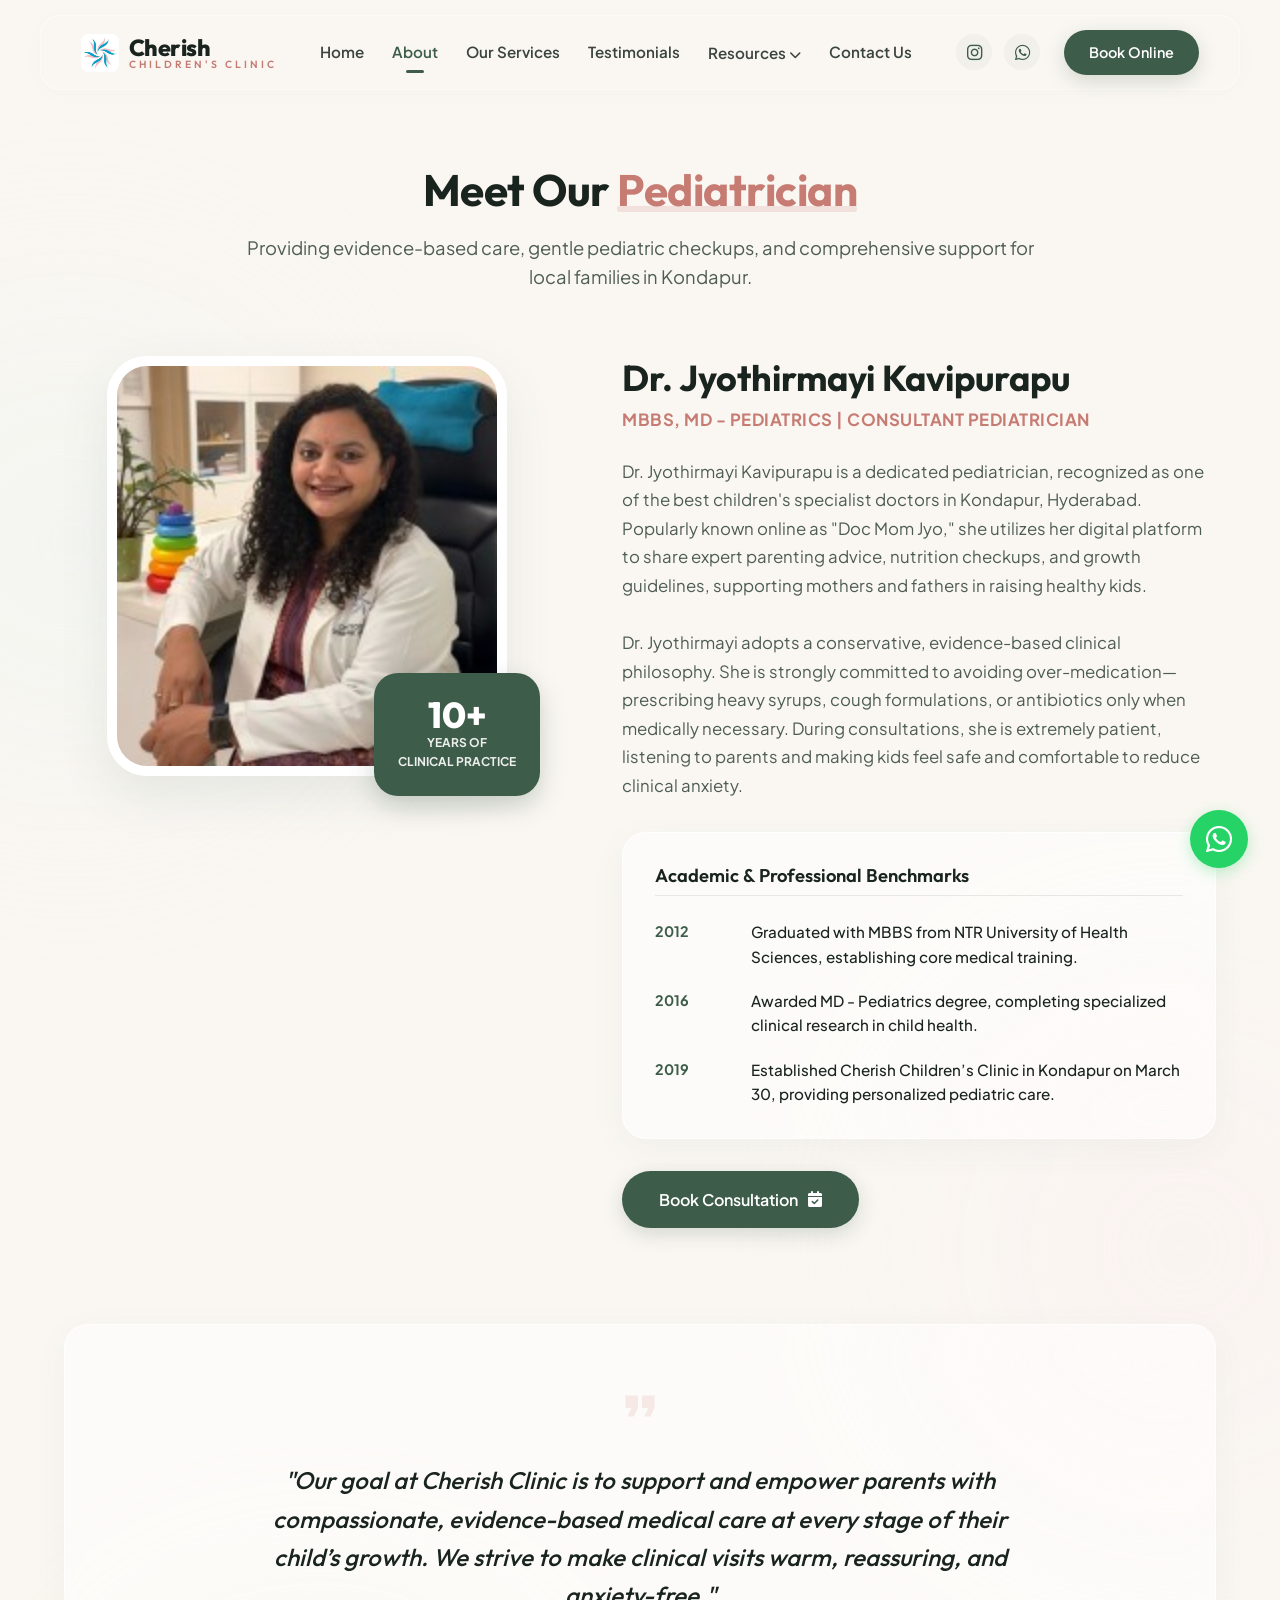
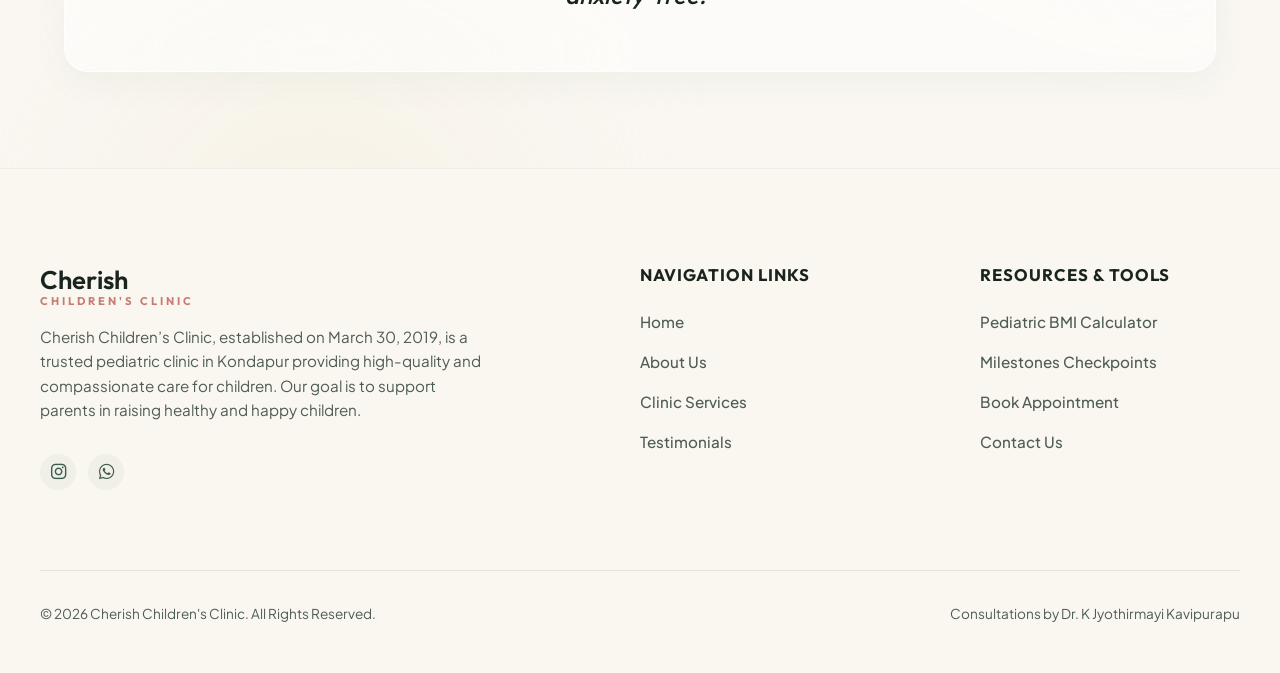
==== about.html @ bef2d630 "Initial commit" ====
<!DOCTYPE html>
<html lang="en">
<head>
  <meta charset="UTF-8">
  <meta name="viewport" content="width=device-width, initial-scale=1.0">
  <title>About Dr. Jyothirmayi - Cherish Children's Clinic</title>
  <meta name="description" content="Meet Dr. Jyothirmayi Kavipurapu, MBBS, MD - Pediatrics. Pediatrician with 10+ years of experience leading Cherish Children's Clinic in Kondapur, Hyderabad.">
  <meta name="keywords" content="dr jyothirmayi pediatrician, pediatric specialist kondapur, md pediatrics, best child doctor hyderabad">
  <meta name="author" content="Dr. K Jyothirmayi">
  
  <!-- FontAwesome Icons CDN -->
  <link rel="stylesheet" href="https://cdnjs.cloudflare.com/ajax/libs/font-awesome/6.4.0/css/all.min.css">
  
  <!-- Favicon -->
  <link rel="icon" type="image/jpeg" href="photos/logo.jpg">

  <!-- Custom Stylesheet -->
  <link rel="stylesheet" href="index.css">
</head>
<body>

  <!-- Background blobs -->
  <div class="bg-blob bg-blob-1"></div>
  <div class="bg-blob bg-blob-2"></div>
  <div class="bg-blob bg-blob-3"></div>

  <!-- Floating WhatsApp Widget -->
  <a href="https://wa.me/919986777109?text=Hello%20Cherish%20Children's%20Clinic,%20I'd%20like%20to%20inquire%20about%20booking%20an%20appointment." 
     target="_blank" 
     class="whatsapp-widget" 
     aria-label="Chat with us on WhatsApp">
    <i class="fab fa-whatsapp"></i>
  </a>

  <!-- Header Navigation -->
  <header id="main-header">
    <div class="logo-container">
      <img src="photos/logo.jpg" alt="Cherish Clinic Logo" class="logo-img">
      <h1>
        Cherish
        <span class="clinic-sub">Children's Clinic</span>
      </h1>
    </div>
    
    <nav class="nav-menu">
      <a href="index.html" class="nav-link">Home</a>
      <a href="about.html" class="nav-link active">About</a>
      <a href="services.html" class="nav-link">Our Services</a>
      <a href="testimonials.html" class="nav-link">Testimonials</a>
      
      <!-- Resources Dropdown -->
      <div class="dropdown">
        <a href="resources.html" class="nav-link">Resources <i class="fa-solid fa-chevron-down" style="font-size: 0.75rem;"></i></a>
        <div class="dropdown-menu">
          <a href="bmi-calculator.html" class="dropdown-item">BMI Calculator</a>
          <a href="milestones-blog.html" class="dropdown-item">Developmental Blog</a>
        </div>
      </div>
      
      <a href="contact.html" class="nav-link">Contact Us</a>
    </nav>

    <div class="header-actions">
      <div class="social-icons">
        <a href="https://www.instagram.com/doc_mom_jyo/?hl=en" target="_blank" class="social-icon instagram" aria-label="Instagram Profile"><i class="fab fa-instagram"></i></a>
        <a href="https://wa.me/919986777109" target="_blank" class="social-icon whatsapp" aria-label="WhatsApp Us"><i class="fab fa-whatsapp"></i></a>
      </div>
      <a href="booking.html" class="btn-primary" style="padding: 0.6rem 1.5rem; font-size: 0.9rem;">Book Online</a>
    </div>

    <!-- Hamburger Menu Toggle (Mobile) -->
    <button class="mobile-toggle" id="mobile-toggle" aria-label="Toggle Navigation Menu">
      <span></span>
      <span></span>
      <span></span>
    </button>
  </header>

  <!-- Mobile Navigation Drawer -->
  <div class="mobile-nav-drawer" id="mobile-drawer">
    <button class="mobile-nav-close" id="mobile-drawer-close" aria-label="Close Navigation Menu">
      <i class="fa-solid fa-xmark"></i>
    </button>
    <ul class="mobile-nav-links">
      <li><a href="index.html" class="mobile-nav-link">Home</a></li>
      <li><a href="about.html" class="mobile-nav-link">About</a></li>
      <li><a href="services.html" class="mobile-nav-link">Our Services</a></li>
      <li><a href="testimonials.html" class="mobile-nav-link">Testimonials</a></li>
      <li>
        <span class="mobile-nav-link" style="font-weight: 600; color: var(--text-primary);">Resources</span>
        <ul class="mobile-resources-sublinks">
          <li><a href="bmi-calculator.html">BMI Calculator</a></li>
          <li><a href="milestones-blog.html">Developmental Blog</a></li>
        </ul>
      </li>
      <li><a href="contact.html" class="mobile-nav-link">Contact Us</a></li>
      <li style="margin-top: 1.5rem;"><a href="booking.html" class="btn-primary">Book Appointment</a></li>
    </ul>
  </div>

  <!-- Main Content Area -->
  <main>
    <div class="page-container">
      
      <!-- Page Header -->
      <div class="page-header">
        <h2>Meet Our <span class="highlight-rose">Pediatrician</span></h2>
        <p>Providing evidence-based care, gentle pediatric checkups, and comprehensive support for local families in Kondapur.</p>
      </div>

      <!-- About Split Details -->
      <div class="about-split">
        <!-- Photo column -->
        <div class="about-media-column">
          <img src="photos/dr_jyothirmayi.jpg" alt="Dr. Jyothirmayi Kavipurapu" class="about-photo-frame">
          <div class="experience-floating-badge">
            <h4>10+</h4>
            <p>Years of<br>Clinical practice</p>
          </div>
        </div>
        
        <!-- Bio text column -->
        <div class="about-bio-column">
          <h3>Dr. Jyothirmayi Kavipurapu</h3>
          <p class="credentials">MBBS, MD - Pediatrics | Consultant Pediatrician</p>
          
          <p class="bio-para">
            Dr. Jyothirmayi Kavipurapu is a dedicated pediatrician, recognized as one of the best children's specialist doctors in Kondapur, Hyderabad. Popularly known online as "Doc Mom Jyo," she utilizes her digital platform to share expert parenting advice, nutrition checkups, and growth guidelines, supporting mothers and fathers in raising healthy kids.
            <br><br>
            Dr. Jyothirmayi adopts a conservative, evidence-based clinical philosophy. She is strongly committed to avoiding over-medication—prescribing heavy syrups, cough formulations, or antibiotics only when medically necessary. During consultations, she is extremely patient, listening to parents and making kids feel safe and comfortable to reduce clinical anxiety.
          </p>

          <!-- Timeline Card -->
          <div class="credentials-timeline-card glass-card">
            <h4>Academic & Professional Benchmarks</h4>
            
            <div class="timeline-item">
              <div class="timeline-year">2012</div>
              <div class="timeline-text">Graduated with MBBS from NTR University of Health Sciences, establishing core medical training.</div>
            </div>
            
            <div class="timeline-item">
              <div class="timeline-year">2016</div>
              <div class="timeline-text">Awarded MD - Pediatrics degree, completing specialized clinical research in child health.</div>
            </div>
            
            <div class="timeline-item">
              <div class="timeline-year">2019</div>
              <div class="timeline-text">Established Cherish Children’s Clinic in Kondapur on March 30, providing personalized pediatric care.</div>
            </div>
          </div>

          <a href="booking.html" class="btn-primary">Book Consultation <i class="fa-solid fa-calendar-check"></i></a>
        </div>
      </div>

      <!-- Vision Section -->
      <div class="about-vision-section glass-card">
        <svg class="quote-icon" viewBox="0 0 24 24">
          <path d="M6 17h3l2-4V7H5v6h3zm8 0h3l2-4V7h-6v6h3z"/>
        </svg>
        <h3>
          "Our goal at Cherish Clinic is to support and empower parents with compassionate, evidence-based medical care at every stage of their child’s growth. We strive to make clinical visits warm, reassuring, and anxiety-free."
        </h3>
      </div>

    </div>
  </main>

  <!-- Footer -->
  <footer>
    <div class="footer-top-columns">
      <div class="footer-logo-brand">
        <h2>
          Cherish
          <span class="clinic-sub">Children's Clinic</span>
        </h2>
        <p>Cherish Children’s Clinic, established on March 30, 2019, is a trusted pediatric clinic in Kondapur providing high-quality and compassionate care for children. Our goal is to support parents in raising healthy and happy children.</p>
        <div class="social-icons" style="margin-top: 1rem;">
          <a href="https://www.instagram.com/doc_mom_jyo/?hl=en" target="_blank" class="social-icon instagram" aria-label="Instagram"><i class="fab fa-instagram"></i></a>
          <a href="https://wa.me/919986777109" target="_blank" class="social-icon whatsapp" aria-label="WhatsApp"><i class="fab fa-whatsapp"></i></a>
        </div>
      </div>
      
      <div class="footer-column">
        <h4>Navigation Links</h4>
        <ul class="footer-links-list">
          <li><a href="index.html">Home</a></li>
          <li><a href="about.html">About Us</a></li>
          <li><a href="services.html">Clinic Services</a></li>
          <li><a href="testimonials.html">Testimonials</a></li>
        </ul>
      </div>

      <div class="footer-column">
        <h4>Resources & Tools</h4>
        <ul class="footer-links-list">
          <li><a href="bmi-calculator.html">Pediatric BMI Calculator</a></li>
          <li><a href="milestones-blog.html">Milestones Checkpoints</a></li>
          <li><a href="booking.html">Book Appointment</a></li>
          <li><a href="contact.html">Contact Us</a></li>
        </ul>
      </div>
    </div>

    <div class="footer-bottom-bar">
      <p>&copy; 2026 Cherish Children's Clinic. All Rights Reserved.</p>
      <p>Consultations by Dr. K Jyothirmayi Kavipurapu</p>
    </div>
  </footer>

  <!-- Universal Script -->
  <script src="script.js"></script>
</body>
</html>
---- index.css ----
/* index.css - Cherish Children's Clinic Design System & Styles */
@import url('https://fonts.googleapis.com/css2?family=Outfit:wght@300;400;500;600;700;800&family=Plus+Jakarta+Sans:wght@300;400;500;600;700;800&display=swap');

:root {
  /* Earth-Toned Luxury Palette */
  --bg-primary: #faf7f2;        /* Warm Oat/Cream main background */
  --bg-secondary: #f4edd9;      /* Deeper warm sand */
  --bg-sage-light: #eef4f0;     /* Soft Light Mint */
  --bg-rose-light: #fbf1f0;     /* Soft Terracotta Blush */
  
  --sage-green: #3e5c4a;        /* Rich Forest Sage Green */
  --sage-green-hover: #2e4436;
  --sage-green-glow: rgba(62, 92, 74, 0.08);
  
  --terracotta-rose: #c67b73;    /* Warm Terracotta Rose */
  --terracotta-rose-hover: #b46860;
  --terracotta-rose-glow: rgba(198, 123, 115, 0.08);
  
  --text-primary: #1a241f;      /* Deep Forest Charcoal */
  --text-secondary: #4e5d54;    /* Muted Sage Slate */
  
  --border-color: rgba(62, 92, 74, 0.12);
  --glass-bg: rgba(255, 255, 255, 0.55);
  --glass-border: rgba(255, 255, 255, 0.75);
  --glass-shadow: 0 10px 35px 0 rgba(62, 92, 74, 0.05);
  --glass-shadow-hover: 0 20px 50px 0 rgba(62, 92, 74, 0.1);
  
  --transition-smooth: all 0.5s cubic-bezier(0.16, 1, 0.3, 1);
  --transition-quick: all 0.25s ease;
  
  --font-heading: 'Outfit', sans-serif;
  --font-body: 'Plus Jakarta Sans', sans-serif;
}

/* Base resets & animations */
* {
  box-sizing: border-box;
  margin: 0;
  padding: 0;
  -webkit-tap-highlight-color: transparent;
}

html {
  scroll-behavior: smooth;
  scroll-padding-top: 100px;
  font-size: 16px;
  height: 100%;
}

body {
  font-family: var(--font-body);
  background-color: var(--bg-primary);
  color: var(--text-primary);
  line-height: 1.6;
  overflow-x: hidden;
  position: relative;
  min-height: 100%;
  display: flex;
  flex-direction: column;
  opacity: 0;
  animation: pageFadeIn 0.8s cubic-bezier(0.16, 1, 0.3, 1) forwards;
}

@keyframes pageFadeIn {
  to { opacity: 1; }
}

/* Typography */
h1, h2, h3, h4, h5, h6 {
  font-family: var(--font-heading);
  font-weight: 600;
  line-height: 1.2;
  color: var(--text-primary);
}

p {
  color: var(--text-secondary);
}

a {
  text-decoration: none;
  color: inherit;
  transition: var(--transition-quick);
}

button {
  font-family: var(--font-body);
  cursor: pointer;
  border: none;
  background: none;
  transition: var(--transition-quick);
}

/* Glowing background blobs */
.bg-blob {
  position: absolute;
  border-radius: 50%;
  filter: blur(120px);
  -webkit-filter: blur(120px);
  z-index: -1;
  opacity: 0.55;
  pointer-events: none;
  animation: floatBlob 24s infinite alternate ease-in-out;
}

.bg-blob-1 {
  top: 15%;
  left: -10%;
  width: 400px;
  height: 400px;
  background-color: var(--bg-sage-light);
}

.bg-blob-2 {
  top: 45%;
  right: -10%;
  width: 450px;
  height: 450px;
  background-color: var(--bg-rose-light);
  animation-delay: -6s;
}

.bg-blob-3 {
  bottom: 10%;
  left: 10%;
  width: 380px;
  height: 380px;
  background-color: var(--bg-secondary);
  animation-delay: -12s;
}

@keyframes floatBlob {
  0% { transform: translate(0, 0) scale(1); }
  50% { transform: translate(60px, -50px) scale(1.1); }
  100% { transform: translate(-30px, 60px) scale(0.9); }
}

/* Glassmorphism card */
.glass-card {
  background: var(--glass-bg);
  backdrop-filter: blur(20px);
  -webkit-backdrop-filter: blur(20px);
  border: 1px solid var(--glass-border);
  box-shadow: var(--glass-shadow);
  border-radius: 24px;
  transition: var(--transition-smooth);
}

.glass-card:hover {
  transform: translateY(-6px);
  box-shadow: var(--glass-shadow-hover);
  border-color: rgba(255, 255, 255, 0.95);
}

/* Section Containers (Multi-page Layouts) */
main {
  flex: 1;
  padding-top: 100px; /* Offset for floating header */
}

.page-container {
  padding: 4rem 1.5rem 6rem 1.5rem;
  max-width: 1200px;
  margin: 0 auto;
  position: relative;
}

.page-header {
  text-align: center;
  margin-bottom: 4rem;
  max-width: 800px;
  margin-left: auto;
  margin-right: auto;
}

.page-header h2 {
  font-size: 2.75rem;
  font-weight: 700;
  margin-bottom: 1rem;
  letter-spacing: -0.5px;
}

.page-header h2 span.highlight-rose {
  color: var(--terracotta-rose);
  position: relative;
  display: inline-block;
}

.page-header h2 span.highlight-rose::after {
  content: '';
  position: absolute;
  bottom: 5px;
  left: 0;
  width: 100%;
  height: 6px;
  background-color: rgba(198, 123, 115, 0.18);
  border-radius: 2px;
  z-index: -1;
}

.page-header p {
  font-size: 1.15rem;
}

/* Buttons (Modern magnetic style indicators) */
.btn-primary {
  background-color: var(--sage-green);
  color: #fff;
  padding: 0.9rem 2.25rem;
  font-size: 1rem;
  font-weight: 600;
  border-radius: 40px;
  display: inline-flex;
  align-items: center;
  gap: 0.6rem;
  box-shadow: 0 6px 20px rgba(62, 92, 74, 0.2);
  border: 1px solid transparent;
}

.btn-primary:hover {
  background-color: var(--sage-green-hover);
  transform: translateY(-2px);
  box-shadow: 0 8px 25px rgba(62, 92, 74, 0.3);
}

.btn-secondary {
  background-color: var(--terracotta-rose);
  color: #fff;
  padding: 0.9rem 2.25rem;
  font-size: 1rem;
  font-weight: 600;
  border-radius: 40px;
  display: inline-flex;
  align-items: center;
  gap: 0.6rem;
  box-shadow: 0 6px 20px rgba(198, 123, 115, 0.2);
}

.btn-secondary:hover {
  background-color: var(--terracotta-rose-hover);
  transform: translateY(-2px);
  box-shadow: 0 8px 25px rgba(198, 123, 115, 0.3);
}

.btn-outline {
  border: 1.5px solid var(--sage-green);
  color: var(--sage-green);
  padding: 0.85rem 2.1rem;
  font-size: 1rem;
  font-weight: 600;
  border-radius: 40px;
  display: inline-flex;
  align-items: center;
  gap: 0.6rem;
}

.btn-outline:hover {
  background-color: var(--sage-green);
  color: #fff;
  transform: translateY(-2px);
}

/* Header Styles */
header {
  position: fixed;
  top: 15px;
  left: 50%;
  transform: translateX(-50%);
  width: calc(100% - 40px);
  max-width: 1200px;
  height: 75px;
  z-index: 1000;
  display: flex;
  justify-content: space-between;
  align-items: center;
  padding: 0 2.5rem;
  border-radius: 20px;
  background-color: rgba(250, 247, 242, 0.75);
  border: 1px solid rgba(255, 255, 255, 0.4);
  box-shadow: 0 4px 25px rgba(0, 0, 0, 0.02);
  backdrop-filter: blur(12px);
  -webkit-backdrop-filter: blur(12px);
  transition: var(--transition-smooth);
}

header.header-scrolled {
  top: 10px;
  height: 68px;
  background: linear-gradient(135deg, rgba(250, 247, 242, 0.85), rgba(238, 244, 240, 0.85), rgba(251, 241, 240, 0.85));
  background-size: 300% 300%;
  animation: headerGradientShift 12s ease infinite;
  backdrop-filter: blur(20px);
  -webkit-backdrop-filter: blur(20px);
  border-bottom: 1px solid rgba(255, 255, 255, 0.6);
  box-shadow: var(--glass-shadow);
}

@keyframes headerGradientShift {
  0% { background-position: 0% 50%; }
  50% { background-position: 100% 50%; }
  100% { background-position: 0% 50%; }
}

header .logo-container {
  display: flex;
  align-items: center;
  gap: 0.6rem;
}

header .logo-container .logo-svg {
  width: 32px;
  height: 32px;
  fill: var(--sage-green);
}

header .logo-container .logo-img {
  width: 38px;
  height: 38px;
  object-fit: contain;
  border-radius: 8px;
}

header .logo-container h1 {
  font-size: 1.45rem;
  font-weight: 800;
  letter-spacing: -0.5px;
  display: flex;
  flex-direction: column;
}

header .logo-container h1 span.clinic-sub {
  font-size: 0.65rem;
  font-weight: 600;
  text-transform: uppercase;
  letter-spacing: 3px;
  color: var(--terracotta-rose);
  margin-top: -3px;
}

/* Nav Menu Desktop */
.nav-menu {
  display: flex;
  align-items: center;
  gap: 1.75rem;
}

.nav-link {
  font-size: 0.95rem;
  font-weight: 600;
  color: var(--text-primary);
  position: relative;
  padding: 0.5rem 0;
  opacity: 0.85;
}

.nav-link::after {
  content: '';
  position: absolute;
  bottom: 0;
  left: 50%;
  transform: translateX(-50%);
  width: 0;
  height: 3px;
  border-radius: 2px;
  background-color: var(--sage-green);
  transition: var(--transition-quick);
}

.nav-link:hover::after,
.nav-link.active::after {
  width: 18px;
}

.nav-link:hover,
.nav-link.active {
  color: var(--sage-green);
  opacity: 1;
}

/* Resources Dropdown */
.dropdown {
  position: relative;
}

.dropdown-menu {
  position: absolute;
  top: 100%;
  left: 50%;
  transform: translateX(-50%) translateY(15px);
  background: rgba(250, 247, 242, 0.95);
  border: 1px solid var(--border-color);
  backdrop-filter: blur(10px);
  border-radius: 16px;
  padding: 0.75rem 0;
  min-width: 180px;
  box-shadow: 0 10px 40px rgba(62,92,74,0.08);
  opacity: 0;
  visibility: hidden;
  transition: var(--transition-quick);
  z-index: 1100;
}

.dropdown:hover .dropdown-menu {
  opacity: 1;
  visibility: visible;
  transform: translateX(-50%) translateY(8px);
}

.dropdown-item {
  display: block;
  padding: 0.6rem 1.5rem;
  font-size: 0.9rem;
  font-weight: 600;
  color: var(--text-primary);
  transition: var(--transition-quick);
}

.dropdown-item:hover {
  background-color: var(--bg-sage-light);
  color: var(--sage-green);
}

/* Right-side links & social icons */
.header-actions {
  display: flex;
  align-items: center;
  gap: 1.5rem;
}

.social-icons {
  display: flex;
  align-items: center;
  gap: 0.75rem;
}

.social-icon {
  width: 36px;
  height: 36px;
  border-radius: 50%;
  background-color: rgba(62, 92, 74, 0.05);
  color: var(--sage-green);
  display: flex;
  align-items: center;
  justify-content: center;
  font-size: 1.1rem;
  transition: var(--transition-quick);
}

.social-icon:hover {
  background-color: var(--sage-green);
  color: #fff;
  transform: scale(1.08);
}

.social-icon.instagram:hover {
  background: linear-gradient(45deg, #f09433 0%, #e6683c 25%, #dc2743 50%, #cc2366 75%, #bc1888 100%);
  color: #fff;
}

.social-icon.whatsapp:hover {
  background-color: #25d366;
  color: #fff;
}

/* Mobile Hamburger Toggle */
.mobile-toggle {
  display: none;
  flex-direction: column;
  justify-content: space-between;
  width: 24px;
  height: 16px;
}

.mobile-toggle span {
  width: 100%;
  height: 2px;
  background-color: var(--text-primary);
  border-radius: 2px;
  transition: var(--transition-quick);
}

/* ==========================================
   PAGE: index.html - HOME PAGE
   ========================================== */
.hero-split {
  display: grid;
  grid-template-columns: 1.1fr 0.9fr;
  gap: 4rem;
  align-items: center;
  padding: 3rem 0 5rem 0;
}

.hero-tag {
  background-color: var(--bg-sage-light);
  color: var(--sage-green);
  font-size: 0.85rem;
  font-weight: 700;
  text-transform: uppercase;
  letter-spacing: 1.5px;
  padding: 0.5rem 1.25rem;
  border-radius: 30px;
  margin-bottom: 1.5rem;
  display: inline-block;
}

.hero-text h1 {
  font-size: 3.5rem;
  font-weight: 800;
  line-height: 1.15;
  margin-bottom: 1.5rem;
  letter-spacing: -1.5px;
}

.hero-text h1 span.highlight-rose {
  color: var(--terracotta-rose);
  position: relative;
  z-index: 1;
}

.hero-text h1 span.highlight-rose::after {
  content: '';
  position: absolute;
  bottom: 8px;
  left: 0;
  width: 100%;
  height: 12px;
  background-color: rgba(198, 123, 115, 0.15);
  z-index: -1;
  border-radius: 2px;
}

.hero-text p {
  font-size: 1.25rem;
  color: var(--text-secondary);
  margin-bottom: 2.5rem;
  max-width: 550px;
}

.hero-actions {
  display: flex;
  gap: 1rem;
}

/* Home hero card right side */
.hero-badge-card {
  padding: 2.5rem;
  display: flex;
  flex-direction: column;
  gap: 1.75rem;
}

.badge-doctor-row {
  display: flex;
  align-items: center;
  gap: 1.25rem;
}

.badge-doctor-img {
  width: 75px;
  height: 75px;
  border-radius: 50%;
  object-fit: cover;
  border: 3px solid #fff;
  box-shadow: 0 4px 15px rgba(62,92,74,0.1);
}

.badge-doctor-info h3 {
  font-size: 1.25rem;
  font-weight: 700;
}

.badge-doctor-info p {
  font-size: 0.85rem;
  font-weight: 600;
  text-transform: uppercase;
  color: var(--sage-green);
  letter-spacing: 1px;
}

.status-dot-indicator {
  display: inline-flex;
  align-items: center;
  gap: 0.4rem;
  font-size: 0.8rem;
  font-weight: 700;
  background-color: var(--bg-sage-light);
  color: var(--sage-green);
  padding: 0.25rem 0.75rem;
  border-radius: 20px;
  margin-top: 0.35rem;
}

.status-dot-indicator span.dot {
  width: 7px;
  height: 7px;
  border-radius: 50%;
  background-color: #28a745;
  display: block;
}

.badge-bullets-list {
  list-style: none;
  display: flex;
  flex-direction: column;
  gap: 0.75rem;
}

.badge-bullets-list li {
  font-size: 0.9rem;
  font-weight: 500;
  display: flex;
  align-items: center;
  gap: 0.75rem;
}

.badge-bullets-list li svg {
  width: 18px;
  height: 18px;
  fill: var(--terracotta-rose);
  flex-shrink: 0;
}

.hero-contact-strip {
  border-top: 1px solid var(--border-color);
  padding-top: 1.25rem;
  display: flex;
  justify-content: space-between;
  align-items: center;
}

.strip-item {
  font-size: 0.8rem;
  font-weight: 600;
  color: var(--text-secondary);
}

/* Home Section Previews styling */
.home-section-teaser {
  padding: 5rem 0;
  border-top: 1px solid rgba(62,92,74,0.06);
}

.teaser-row {
  display: flex;
  justify-content: space-between;
  align-items: flex-end;
  margin-bottom: 3rem;
}

.teaser-row h2 {
  font-size: 2.2rem;
  letter-spacing: -0.5px;
}

/* Home Highlights Section */
.highlights-container {
  display: grid;
  grid-template-columns: repeat(3, 1fr);
  gap: 2rem;
  margin-top: 2rem;
}

.highlight-card {
  padding: 2.5rem;
  text-align: left;
}

.highlight-icon-box {
  width: 52px;
  height: 52px;
  border-radius: 16px;
  background-color: var(--bg-sage-light);
  color: var(--sage-green);
  display: flex;
  align-items: center;
  justify-content: center;
  margin-bottom: 1.5rem;
}

.highlight-card h3 {
  font-size: 1.3rem;
  margin-bottom: 0.75rem;
}

.highlight-card p {
  font-size: 0.95rem;
}

/* ==========================================
   PAGE: about.html - ABOUT DR. JYO
   ========================================== */
.about-split {
  display: grid;
  grid-template-columns: 0.90fr 1.10fr;
  gap: 4.5rem;
  align-items: flex-start;
}

.about-media-column {
  position: relative;
}

.about-photo-frame {
  width: 100%;
  max-width: 400px;
  height: 420px;
  object-fit: cover;
  border-radius: 40px;
  border: 10px solid #fff;
  box-shadow: var(--glass-shadow-hover);
  display: block;
  margin: 0 auto;
}

.about-media-column .experience-floating-badge {
  position: absolute;
  bottom: -20px;
  right: 10px;
  background-color: var(--sage-green);
  color: #fff;
  padding: 1.5rem;
  border-radius: 24px;
  box-shadow: 0 10px 25px rgba(62,92,74,0.25);
  text-align: center;
  min-width: 140px;
}

.about-media-column .experience-floating-badge h4 {
  font-size: 2.25rem;
  font-weight: 800;
  color: #fff;
  line-height: 1;
}

.about-media-column .experience-floating-badge p {
  font-size: 0.75rem;
  font-weight: 700;
  text-transform: uppercase;
  color: rgba(255, 255, 255, 0.9);
}

.about-bio-column h3 {
  font-size: 2.25rem;
  font-weight: 700;
  margin-bottom: 0.5rem;
}

.about-bio-column p.credentials {
  font-size: 1.05rem;
  color: var(--terracotta-rose);
  font-weight: 700;
  margin-bottom: 1.5rem;
  text-transform: uppercase;
  letter-spacing: 0.5px;
}

.about-bio-column p.bio-para {
  font-size: 1.05rem;
  line-height: 1.7;
  margin-bottom: 2rem;
}

.credentials-timeline-card {
  padding: 2rem;
  display: flex;
  flex-direction: column;
  gap: 1.25rem;
  margin-bottom: 2rem;
}

.credentials-timeline-card h4 {
  font-size: 1.15rem;
  margin-bottom: 0.25rem;
  border-bottom: 1px solid var(--border-color);
  padding-bottom: 0.5rem;
}

.timeline-item {
  display: flex;
  gap: 1rem;
}

.timeline-year {
  font-size: 0.9rem;
  font-weight: 700;
  color: var(--sage-green);
  min-width: 80px;
}

.timeline-text {
  font-size: 0.95rem;
  font-weight: 500;
}

.about-vision-section {
  margin-top: 6rem;
  padding: 3.5rem;
  text-align: center;
  position: relative;
}

.about-vision-section svg.quote-icon {
  width: 50px;
  height: 50px;
  fill: rgba(198, 123, 115, 0.15);
  margin-bottom: 1.5rem;
}

.about-vision-section h3 {
  font-size: 1.5rem;
  font-style: italic;
  font-weight: 500;
  max-width: 800px;
  margin: 0 auto;
  line-height: 1.6;
  color: var(--text-primary);
}

/* ==========================================
   PAGE: services.html - SERVICES
   ========================================== */
.services-masonry {
  display: grid;
  grid-template-columns: repeat(3, 1fr);
  gap: 2rem;
}

.service-card-premium {
  padding: 3rem 2.25rem;
  display: flex;
  flex-direction: column;
  height: 100%;
}

.service-icon-svg {
  width: 48px;
  height: 48px;
  margin-bottom: 2rem;
  fill: var(--sage-green);
}

.service-card-premium:nth-child(even) .service-icon-svg {
  fill: var(--terracotta-rose);
}

.service-card-premium h3 {
  font-size: 1.4rem;
  font-weight: 700;
  margin-bottom: 1rem;
}

.service-card-premium p.service-desc {
  font-size: 0.95rem;
  margin-bottom: 2rem;
  flex-grow: 1;
}

.service-accordion {
  border-top: 1px solid var(--border-color);
  padding-top: 1.25rem;
}

.service-accordion-header {
  display: flex;
  justify-content: space-between;
  align-items: center;
  cursor: pointer;
}

.service-accordion-header span {
  font-size: 0.85rem;
  font-weight: 700;
  text-transform: uppercase;
  color: var(--text-primary);
  letter-spacing: 0.5px;
}

.service-accordion-header svg {
  width: 14px;
  height: 14px;
  fill: var(--text-secondary);
  transition: transform 0.3s;
}

.service-accordion.active .service-accordion-header svg {
  transform: rotate(180deg);
}

.service-accordion-content {
  max-height: 0;
  overflow: hidden;
  transition: max-height 0.3s ease-out;
}

.service-accordion-content ul {
  list-style: none;
  padding: 1rem 0 0.5rem 0;
  display: flex;
  flex-direction: column;
  gap: 0.5rem;
}

.service-accordion-content li {
  font-size: 0.85rem;
  display: flex;
  align-items: center;
  gap: 0.5rem;
}

.service-accordion-content li::before {
  content: '✦';
  color: var(--terracotta-rose);
  font-size: 0.7rem;
}

/* ==========================================
   PAGE: testimonials.html - TESTIMONIALS
   ========================================== */
.slider-featured-testimonials {
  position: relative;
  max-width: 900px;
  margin: 0 auto 5rem auto;
  overflow: hidden;
}

.featured-slider-track {
  display: flex;
  transition: transform 0.6s cubic-bezier(0.16, 1, 0.3, 1);
}

.featured-slide {
  flex: 0 0 100%;
  width: 100%;
  padding: 0 1rem;
}

.featured-testimonial-card {
  padding: 3.5rem;
  position: relative;
  min-height: 280px;
  text-align: center;
}

.featured-testimonial-card svg.quote-icon {
  width: 60px;
  height: 60px;
  fill: rgba(62,92,74,0.04);
  position: absolute;
  top: 2rem;
  left: 2rem;
}

.featured-author h3 {
  font-size: 1.4rem;
  font-weight: 700;
  margin-bottom: 0.25rem;
}

.featured-author p.author-meta {
  font-size: 0.8rem;
  text-transform: uppercase;
  color: var(--text-secondary);
  letter-spacing: 1.5px;
  margin-bottom: 1.5rem;
}

.featured-stars {
  color: #ffc107;
  font-size: 1.2rem;
  display: flex;
  justify-content: center;
  gap: 3px;
  margin-bottom: 2rem;
}

.featured-quote-text {
  font-size: 1.15rem;
  line-height: 1.75;
  font-style: italic;
  max-width: 750px;
  margin: 0 auto;
}

/* Masonry reviews list */
.reviews-grid-masonry {
  display: grid;
  grid-template-columns: repeat(3, 1fr);
  gap: 2rem;
}

.review-item-card {
  padding: 2.25rem;
  display: flex;
  flex-direction: column;
  gap: 1.25rem;
  min-height: 220px;
}

.review-header-row {
  display: flex;
  justify-content: space-between;
  align-items: flex-start;
}

.reviewer-name h4 {
  font-size: 1.1rem;
  font-weight: 700;
}

.reviewer-name span {
  font-size: 0.75rem;
  color: var(--text-secondary);
  display: block;
}

.review-body-text {
  font-size: 0.95rem;
  line-height: 1.6;
}

.review-body-text.collapsed p {
  display: -webkit-box;
  -webkit-line-clamp: 3;
  -webkit-box-orient: vertical;
  max-height: 4.8em;
  overflow: hidden;
}

/* ==========================================
   PAGE: bmi-calculator.html - PEDIATRIC BMI
   ========================================== */
.bmi-calculator-split {
  display: grid;
  grid-template-columns: 1.1fr 0.9fr;
  gap: 4rem;
  align-items: flex-start;
}

.bmi-control-box {
  padding: 3rem 2.5rem;
}

.gender-select-pill {
  display: flex;
  background-color: var(--bg-sage-light);
  padding: 0.35rem;
  border-radius: 30px;
  margin-bottom: 2rem;
}

.gender-pill-btn {
  flex: 1;
  padding: 0.6rem;
  font-size: 0.9rem;
  font-weight: 700;
  border-radius: 25px;
  text-align: center;
  color: var(--text-secondary);
}

.gender-pill-btn.active {
  background-color: var(--sage-green);
  color: #fff;
}

.range-slider-group {
  display: flex;
  flex-direction: column;
  gap: 0.75rem;
  margin-bottom: 2.25rem;
}

.slider-label-row {
  display: flex;
  justify-content: space-between;
  align-items: center;
}

.slider-label-row span.label-title {
  font-size: 0.95rem;
  font-weight: 700;
}

.slider-label-row span.label-value-display {
  font-size: 1.2rem;
  font-weight: 800;
  color: var(--sage-green);
}

/* Custom styled Range Inputs */
input[type=range] {
  -webkit-appearance: none;
  width: 100%;
  background: transparent;
}

input[type=range]:focus {
  outline: none;
}

input[type=range]::-webkit-slider-runnable-track {
  width: 100%;
  height: 6px;
  cursor: pointer;
  background: rgba(62,92,74,0.1);
  border-radius: 3px;
}

input[type=range]::-webkit-slider-thumb {
  height: 20px;
  width: 20px;
  border-radius: 50%;
  background: var(--sage-green);
  cursor: pointer;
  -webkit-appearance: none;
  margin-top: -7px;
  box-shadow: 0 3px 8px rgba(62,92,74,0.25);
  transition: transform 0.15s;
}

input[type=range]::-webkit-slider-thumb:hover {
  transform: scale(1.25);
}

/* BMI Gauge Metric Display */
.bmi-output-display-card {
  padding: 3rem 2rem;
  text-align: center;
}

.bmi-gauge-metric-box {
  position: relative;
  width: 160px;
  height: 160px;
  margin: 0 auto 2rem auto;
  display: flex;
  align-items: center;
  justify-content: center;
}

.bmi-gauge-metric-svg {
  position: absolute;
  top: 0;
  left: 0;
  width: 100%;
  height: 100%;
  transform: rotate(-90deg);
}

.bmi-gauge-metric-svg circle.bg {
  fill: none;
  stroke: var(--bg-sage-light);
  stroke-width: 8;
}

.bmi-gauge-metric-svg circle.fill {
  fill: none;
  stroke: var(--sage-green);
  stroke-width: 8;
  stroke-linecap: round;
  stroke-dasharray: 439.6; /* 2 * PI * r = 2 * 3.14159 * 70 */
  stroke-dashoffset: 439.6;
  transition: stroke-dashoffset 0.8s cubic-bezier(0.16, 1, 0.3, 1), stroke 0.8s ease;
}

.bmi-value-overlay {
  z-index: 2;
  display: flex;
  flex-direction: column;
  align-items: center;
}

.bmi-value-overlay h3 {
  font-size: 2.75rem;
  font-weight: 800;
  line-height: 1;
}

.bmi-value-overlay span {
  font-size: 0.75rem;
  font-weight: 700;
  text-transform: uppercase;
  letter-spacing: 1px;
  color: var(--text-secondary);
}

.bmi-status-badge {
  display: inline-block;
  padding: 0.4rem 1.25rem;
  border-radius: 30px;
  font-size: 0.85rem;
  font-weight: 700;
  text-transform: uppercase;
  letter-spacing: 0.5px;
  margin-bottom: 1rem;
}

.bmi-status-badge.healthy {
  background-color: var(--bg-sage-light);
  color: var(--sage-green);
}

.bmi-status-badge.underweight {
  background-color: var(--bg-rose-light);
  color: var(--terracotta-rose);
}

.bmi-status-badge.warning {
  background-color: #fbf0df;
  color: #c0842e;
}

.bmi-status-badge.danger {
  background-color: #f7e6e6;
  color: #b84c4c;
}

/* Fancy BMI alert warning card */
.bmi-action-alert-card {
  margin-top: 2rem;
  padding: 1.75rem;
  border-radius: 16px;
  border-left: 5px solid var(--terracotta-rose);
  background-color: rgba(198,123,115,0.04);
  text-align: left;
  display: none;
  flex-direction: column;
  gap: 1rem;
  animation: scaleUp 0.4s ease forwards;
}

/* ==========================================
   PAGE: milestones-blog.html - MILESTONES
   ========================================== */
.milestones-wrapper {
  max-width: 900px;
  margin: 0 auto;
}

.milestones-age-dock {
  display: flex;
  justify-content: center;
  gap: 1rem;
  margin-bottom: 3rem;
}

.age-dock-btn {
  padding: 0.85rem 2.25rem;
  border-radius: 30px;
  font-size: 1rem;
  font-weight: 700;
  border: 1px solid var(--border-color);
  background-color: transparent;
  color: var(--text-secondary);
}

.age-dock-btn.active {
  background-color: var(--sage-green);
  color: #fff;
  border-color: var(--sage-green);
  box-shadow: 0 4px 15px rgba(62,92,74,0.2);
}

.timeline-list-panel {
  display: none;
  padding: 3rem;
  animation: fadeIn 0.4s ease forwards;
}

.timeline-list-panel.active {
  display: block;
}

.timeline-list-grid {
  display: grid;
  grid-template-columns: 1fr 1fr;
  gap: 2rem;
}

.timeline-checkpoint-item {
  display: flex;
  gap: 1.25rem;
}

.checkpoint-number {
  width: 38px;
  height: 38px;
  border-radius: 50%;
  background-color: var(--bg-sage-light);
  color: var(--sage-green);
  display: flex;
  align-items: center;
  justify-content: center;
  font-weight: 700;
  font-size: 0.95rem;
  flex-shrink: 0;
}

.timeline-checkpoint-item:nth-child(even) .checkpoint-number {
  background-color: var(--bg-rose-light);
  color: var(--terracotta-rose);
}

.checkpoint-details h4 {
  font-size: 1.15rem;
  font-weight: 700;
  margin-bottom: 0.35rem;
}

.checkpoint-details p {
  font-size: 0.9rem;
}

.milestones-warning-panel {
  margin-top: 4.5rem;
  padding: 3rem;
  border: 1px solid rgba(198,123,115,0.15);
  border-left: 6px solid var(--terracotta-rose);
  background-color: rgba(198,123,115,0.03);
  border-radius: 24px;
}

.milestones-warning-panel h3 {
  color: var(--terracotta-rose);
  font-size: 1.5rem;
  margin-bottom: 1rem;
  display: flex;
  align-items: center;
  gap: 0.6rem;
}

.milestones-warning-panel h3 svg {
  width: 24px;
  height: 24px;
  fill: var(--terracotta-rose);
}

.milestones-warning-panel ul {
  list-style: none;
  padding-left: 0.5rem;
  margin-bottom: 2rem;
}

.milestones-warning-panel li {
  font-size: 1rem;
  margin-bottom: 0.75rem;
  position: relative;
  padding-left: 1.5rem;
}

.milestones-warning-panel li::before {
  content: '!';
  position: absolute;
  left: 0;
  top: 50%;
  transform: translateY(-50%);
  width: 16px;
  height: 16px;
  border-radius: 50%;
  background-color: var(--terracotta-rose);
  color: #fff;
  font-size: 0.65rem;
  font-weight: bold;
  display: flex;
  align-items: center;
  justify-content: center;
}

/* ==========================================
   PAGE: booking.html - SCHEDULER WIZARD
   ========================================== */
.booking-wizard-card {
  padding: 4rem 3rem;
}

.booking-stepper-tracker {
  display: flex;
  justify-content: space-between;
  position: relative;
  margin-bottom: 4rem;
  max-width: 600px;
  margin-left: auto;
  margin-right: auto;
}

.booking-stepper-tracker::before {
  content: '';
  position: absolute;
  top: 50%;
  left: 0;
  width: 100%;
  height: 2px;
  background-color: var(--border-color);
  z-index: 1;
  transform: translateY(-50%);
}

.stepper-progress-fill-line {
  position: absolute;
  top: 50%;
  left: 0;
  width: 0%;
  height: 2px;
  background-color: var(--sage-green);
  z-index: 2;
  transform: translateY(-50%);
  transition: width 0.4s ease;
}

.stepper-node {
  width: 42px;
  height: 42px;
  border-radius: 50%;
  background-color: var(--bg-primary);
  border: 2px solid var(--border-color);
  display: flex;
  align-items: center;
  justify-content: center;
  font-size: 1rem;
  font-weight: 700;
  z-index: 3;
  transition: var(--transition-quick);
}

.stepper-node.active {
  border-color: var(--sage-green);
  color: var(--sage-green);
  background-color: var(--bg-sage-light);
  transform: scale(1.15);
  box-shadow: 0 4px 15px rgba(62,92,74,0.15);
}

.stepper-node.completed {
  border-color: var(--sage-green);
  background-color: var(--sage-green);
  color: #fff;
}

.booking-panel-slide {
  display: none;
  animation: fadeIn 0.4s ease forwards;
}

.booking-panel-slide.active {
  display: block;
}

/* Step 1: Consult Type cards */
.consult-grid-cards {
  display: grid;
  grid-template-columns: 1fr 1fr;
  gap: 2rem;
}

.consult-card-option {
  padding: 3.5rem 2.5rem;
  text-align: center;
  cursor: pointer;
  border-radius: 24px;
}

.consult-card-option.active {
  border-color: var(--sage-green);
  background-color: rgba(62, 92, 74, 0.03);
  box-shadow: var(--glass-shadow-hover);
}

.consult-card-option svg {
  width: 52px;
  height: 52px;
  fill: var(--sage-green);
  margin-bottom: 2rem;
}

.consult-card-option h3 {
  font-size: 1.4rem;
  margin-bottom: 0.75rem;
}

/* Step 2: Doctor choices */
.doctor-select-grid {
  display: grid;
  grid-template-columns: 1fr 1fr;
  gap: 2rem;
}

.doctor-select-card {
  padding: 2.5rem;
  display: flex;
  align-items: center;
  gap: 2rem;
  cursor: pointer;
}

.doctor-select-card.active {
  border-color: var(--sage-green);
  background-color: rgba(62, 92, 74, 0.03);
}

.doctor-select-card img.doc-avatar-img {
  width: 85px;
  height: 85px;
  border-radius: 50%;
  object-fit: cover;
  border: 3px solid #fff;
  box-shadow: var(--glass-shadow);
}

.doctor-select-card div.avatar-placeholder {
  width: 85px;
  height: 85px;
  border-radius: 50%;
  background-color: var(--bg-sage-light);
  color: var(--sage-green);
  display: flex;
  align-items: center;
  justify-content: center;
  font-size: 2.2rem;
  font-weight: bold;
  border: 3px solid #fff;
  box-shadow: var(--glass-shadow);
}

.doc-card-details h3 {
  font-size: 1.3rem;
  margin-bottom: 0.25rem;
}

.doc-card-details p.dept {
  font-size: 0.8rem;
  font-weight: 700;
  text-transform: uppercase;
  color: var(--sage-green);
  letter-spacing: 1px;
}

.doc-card-details p.exp {
  font-size: 0.9rem;
}

/* Step 3: Date & Slots */
.wizard-date-scroll-rack {
  display: flex;
  gap: 1rem;
  overflow-x: auto;
  padding-bottom: 1rem;
  margin-bottom: 2.5rem;
}

.wizard-date-rack-card {
  flex: 0 0 calc(25% - 0.75rem);
  min-width: 90px;
  padding: 1rem;
  text-align: center;
  cursor: pointer;
  border-radius: 16px;
}

.wizard-date-rack-card.active {
  border-color: var(--sage-green);
  background-color: rgba(62, 92, 74, 0.03);
}

.wizard-date-rack-card span.day {
  display: block;
  font-size: 0.8rem;
  text-transform: uppercase;
  color: var(--text-secondary);
  font-weight: 600;
}

.wizard-date-rack-card span.date {
  display: block;
  font-size: 1.6rem;
  font-weight: 800;
  margin-top: 0.15rem;
}

.wizard-slots-grid-pane {
  display: grid;
  grid-template-columns: repeat(4, 1fr);
  gap: 1rem;
}

.wizard-slot-pill {
  padding: 0.9rem;
  text-align: center;
  border: 1px solid var(--border-color);
  border-radius: 10px;
  font-weight: 600;
  font-size: 0.95rem;
  background-color: #fff;
  transition: var(--transition-quick);
}

.wizard-slot-pill.active {
  background-color: var(--sage-green);
  color: #fff;
  border-color: var(--sage-green);
  box-shadow: 0 4px 12px rgba(62,92,74,0.2);
}

.wizard-slot-pill:hover:not(.active) {
  border-color: var(--sage-green);
  color: var(--sage-green);
}

/* Step 4: Checkout Flip-Card paywall */
.checkout-panel-split {
  display: grid;
  grid-template-columns: 1fr 1fr;
  gap: 3rem;
  align-items: flex-start;
}

.checkout-summary-column {
  padding: 2rem;
  border-radius: 20px;
  border: 1px solid var(--border-color);
}

.checkout-summary-heading {
  font-size: 1.25rem;
  font-weight: 700;
  border-bottom: 1px solid var(--border-color);
  padding-bottom: 0.75rem;
  margin-bottom: 1.5rem;
}

.checkout-summary-row {
  display: flex;
  justify-content: space-between;
  margin-bottom: 1rem;
  font-size: 1rem;
}

.checkout-summary-row.total-row {
  border-top: 1px dashed var(--border-color);
  padding-top: 1.25rem;
  margin-top: 1.25rem;
  font-weight: 800;
  font-size: 1.3rem;
}

/* Interactive Card Flip graphics */
.payment-card-visual {
  width: 100%;
  max-width: 320px;
  height: 185px;
  perspective: 1000px;
  margin: 0 auto 2rem auto;
}

.payment-card-inner {
  width: 100%;
  height: 100%;
  transition: transform 0.6s cubic-bezier(0.175, 0.885, 0.32, 1.275);
  transform-style: preserve-3d;
  position: relative;
}

.payment-card-visual.flip .payment-card-inner {
  transform: rotateY(180deg);
}

.payment-card-front, .payment-card-back {
  width: 100%;
  height: 100%;
  position: absolute;
  backface-visibility: hidden;
  border-radius: 18px;
  padding: 1.5rem;
  color: #fff;
  display: flex;
  flex-direction: column;
  justify-content: space-between;
  box-shadow: 0 10px 30px rgba(62,92,74,0.15);
}

.payment-card-front {
  background: linear-gradient(135deg, var(--sage-green), #4a6d57);
}

.payment-card-front .chip {
  width: 40px;
  height: 30px;
  background-color: #f6d27e;
  border-radius: 5px;
}

.payment-card-front .card-number-lbl {
  font-size: 1.25rem;
  letter-spacing: 2px;
  font-family: monospace;
}

.payment-card-front .card-holder-row {
  display: flex;
  justify-content: space-between;
}

.payment-card-front .card-holder-row span {
  font-size: 0.75rem;
  text-transform: uppercase;
  letter-spacing: 1px;
}

.payment-card-back {
  background: linear-gradient(135deg, #4a6d57, var(--sage-green));
  transform: rotateY(180deg);
}

.payment-card-back .stripe {
  width: 100%;
  height: 40px;
  background-color: rgba(0,0,0,0.2);
  margin-top: 10px;
}

.payment-card-back .cvv-stripe {
  background-color: #fff;
  height: 30px;
  display: flex;
  align-items: center;
  justify-content: flex-end;
  padding-right: 10px;
  color: #000;
  font-family: monospace;
  font-weight: bold;
}

/* payment form items */
.payment-forms-panel {
  display: flex;
  flex-direction: column;
  gap: 1.25rem;
}

.payment-gateway-radio-picker {
  display: flex;
  gap: 1rem;
}

.gateway-pill {
  flex: 1;
  padding: 0.75rem;
  border: 1px solid var(--border-color);
  border-radius: 12px;
  display: flex;
  align-items: center;
  justify-content: center;
  gap: 0.5rem;
  cursor: pointer;
}

.gateway-pill.active {
  border-color: var(--sage-green);
  background-color: var(--bg-sage-light);
}

.gateway-pill input {
  display: none;
}

.credit-card-form-inputs {
  display: flex;
  flex-direction: column;
  gap: 1rem;
}

.form-field-group {
  display: flex;
  flex-direction: column;
  gap: 0.4rem;
}

.form-field-group label {
  font-size: 0.85rem;
  font-weight: 700;
}

.form-field-group input {
  padding: 0.75rem 1rem;
  border: 1px solid var(--border-color);
  border-radius: 10px;
  font-family: var(--font-body);
  font-size: 0.95rem;
}

.form-field-group input:focus {
  outline: none;
  border-color: var(--sage-green);
}

.form-field-row {
  display: grid;
  grid-template-columns: 1fr 1fr;
  gap: 1rem;
}

/* UPI Payment view */
.upi-form-panel {
  display: none;
}

/* Success Confirmation popup */
.success-screen-card {
  padding: 5rem 3rem;
  text-align: center;
  display: none;
  flex-direction: column;
  align-items: center;
}

.success-check-mark-svg {
  width: 80px;
  height: 80px;
  fill: var(--sage-green);
  margin-bottom: 2rem;
}

.success-screen-card h2 {
  font-size: 2.25rem;
  margin-bottom: 0.75rem;
}

.success-screen-card p {
  font-size: 1.05rem;
  max-width: 600px;
  margin-bottom: 3rem;
}

/* Booking Nav buttons row */
.booking-wizard-nav-row {
  display: flex;
  justify-content: space-between;
  margin-top: 3.5rem;
}

/* ==========================================
   PAGE: contact.html - CONTACT US
   ========================================== */
.contact-split-grid {
  display: grid;
  grid-template-columns: 1.10fr 0.90fr;
  gap: 4.5rem;
  align-items: stretch;
}

.contact-card-premium {
  padding: 3rem;
  display: flex;
  flex-direction: column;
  gap: 2rem;
}

.contact-row-item {
  display: flex;
  align-items: flex-start;
  gap: 1.5rem;
}

.contact-row-icon-box {
  width: 48px;
  height: 48px;
  border-radius: 14px;
  background-color: var(--bg-sage-light);
  color: var(--sage-green);
  display: flex;
  align-items: center;
  justify-content: center;
  font-size: 1.3rem;
  flex-shrink: 0;
}

.contact-row-item:nth-child(even) .contact-row-icon-box {
  background-color: var(--bg-rose-light);
  color: var(--terracotta-rose);
}

.contact-row-details h4 {
  font-size: 1.15rem;
  font-weight: 700;
  margin-bottom: 0.2rem;
}

.contact-row-details a {
  font-size: 1rem;
  font-weight: 600;
  color: var(--text-primary);
}

.contact-row-details a:hover {
  color: var(--sage-green);
}

.hours-table-strip {
  list-style: none;
  width: 100%;
}

.hours-table-strip li {
  display: flex;
  justify-content: space-between;
  font-size: 0.9rem;
  margin-bottom: 0.5rem;
  border-bottom: 1px solid rgba(62,92,74,0.05);
  padding-bottom: 0.5rem;
}

.hours-table-strip li span.day {
  font-weight: 700;
}

.contact-map-card-premium {
  border-radius: 28px;
  overflow: hidden;
  box-shadow: var(--glass-shadow-hover);
  border: 1px solid var(--glass-border);
  min-height: 400px;
}

.contact-map-card-premium iframe {
  width: 100%;
  height: 100%;
  border: 0;
  display: block;
}

/* ==========================================
   FOOTER (Unified for all pages)
   ========================================== */
footer {
  padding: 6rem 1.5rem 3rem 1.5rem;
  background-color: #faf6f0;
  border-top: 1px solid rgba(62,92,74,0.06);
  margin-top: auto;
}

.footer-top-columns {
  max-width: 1200px;
  margin: 0 auto 5rem auto;
  display: grid;
  grid-template-columns: 2fr 1fr 1fr;
  gap: 5rem;
}

.footer-logo-brand h2 {
  font-size: 1.6rem;
  margin-bottom: 1rem;
  display: flex;
  flex-direction: column;
}

.footer-logo-brand h2 span.clinic-sub {
  font-size: 0.7rem;
  font-weight: 700;
  text-transform: uppercase;
  letter-spacing: 3px;
  color: var(--terracotta-rose);
}

.footer-logo-brand p {
  font-size: 0.95rem;
  max-width: 450px;
  margin-bottom: 2rem;
}

.footer-column h4 {
  font-size: 1.05rem;
  font-weight: 700;
  margin-bottom: 1.5rem;
  text-transform: uppercase;
  letter-spacing: 1px;
}

.footer-links-list {
  list-style: none;
}

.footer-links-list li {
  margin-bottom: 0.9rem;
}

.footer-links-list a {
  font-size: 0.95rem;
  color: var(--text-secondary);
  font-weight: 500;
}

.footer-links-list a:hover {
  color: var(--sage-green);
  padding-left: 6px;
}

.footer-bottom-bar {
  max-width: 1200px;
  margin: 0 auto;
  border-top: 1px solid var(--border-color);
  padding-top: 2rem;
  display: flex;
  justify-content: space-between;
  align-items: center;
  flex-wrap: wrap;
  gap: 1.5rem;
}

.footer-bottom-bar p {
  font-size: 0.85rem;
}

/* ==========================================
   FLOATING WHATSAPP & MOBILE MENU OVERLAYS
   ========================================== */
.whatsapp-widget {
  position: fixed;
  bottom: 2rem;
  right: 2rem;
  width: 58px;
  height: 58px;
  border-radius: 50%;
  background-color: #25d366;
  color: #fff;
  display: flex;
  align-items: center;
  justify-content: center;
  font-size: 1.85rem;
  box-shadow: 0 4px 15px rgba(37, 211, 102, 0.3);
  z-index: 999;
  transition: var(--transition-smooth);
}

.whatsapp-widget:hover {
  transform: translateY(-5px) scale(1.06);
  box-shadow: 0 8px 25px rgba(37, 211, 102, 0.5);
}

/* Mobile Nav Drawer overlay */
.mobile-nav-drawer {
  position: fixed;
  top: 0;
  right: -100%;
  width: 300px;
  height: 100vh;
  z-index: 1001;
  background: var(--bg-primary);
  box-shadow: -10px 0 40px rgba(0, 0, 0, 0.05);
  display: flex;
  flex-direction: column;
  padding: 3.5rem 2.25rem;
  gap: 2.5rem;
  transition: right 0.45s cubic-bezier(0.16, 1, 0.3, 1);
  border-left: 1px solid var(--border-color);
}

.mobile-nav-drawer.open {
  right: 0;
}

.mobile-nav-close {
  align-self: flex-end;
  font-size: 1.6rem;
  color: var(--text-primary);
}

.mobile-nav-links {
  display: flex;
  flex-direction: column;
  gap: 1.75rem;
  list-style: none;
}

.mobile-nav-link {
  font-size: 1.25rem;
  font-weight: 700;
}

.mobile-resources-sublinks {
  list-style: none;
  padding-left: 1rem;
  display: flex;
  flex-direction: column;
  gap: 0.9rem;
  margin-top: 0.9rem;
  border-left: 2px solid var(--border-color);
}

.mobile-resources-sublinks a {
  font-size: 1.05rem;
  color: var(--text-secondary);
  font-weight: 600;
}

/* Helper keyframes */
@keyframes fadeIn {
  from { opacity: 0; }
  to { opacity: 1; }
}

@keyframes scaleUp {
  from { opacity: 0; transform: scale(0.95); }
  to { opacity: 1; transform: scale(1); }
}

/* ==========================================
   RESPONSIVE DESIGN (MEDIA QUERIES)
   ========================================== */
@media (max-width: 1024px) {
  .hero-split, .about-split, .bmi-calculator-split, .checkout-panel-split, .contact-split-grid {
    gap: 3rem;
  }
  
  .services-masonry, .reviews-grid-masonry {
    grid-template-columns: repeat(2, 1fr);
  }
  
  .footer-top-columns {
    gap: 3rem;
  }
}

@media (max-width: 768px) {
  html {
    font-size: 15px;
  }
  
  header {
    width: calc(100% - 24px);
    padding: 0 1.5rem;
  }
  
  .nav-menu, .header-actions {
    display: none;
  }
  
  .mobile-toggle {
    display: flex;
  }
  
  main {
    padding-top: 90px;
  }
  
  .page-container {
    padding: 2.5rem 1.25rem 4rem 1.25rem;
  }
  
  .page-header h2 {
    font-size: 2.25rem;
  }
  
  /* Layout shifts to 1 column for splits */
  .hero-split, .about-split, .bmi-calculator-split, .checkout-panel-split, .contact-split-grid {
    grid-template-columns: 1fr;
    gap: 2.5rem;
  }
  
  .hero-text {
    text-align: center;
    display: flex;
    flex-direction: column;
    align-items: center;
  }
  
  .hero-text h1 {
    font-size: 2.75rem;
  }
  
  .hero-actions {
    justify-content: center;
  }
  
  .about-media-column {
    order: -1;
  }
  
  .about-bio-column {
    text-align: center;
  }
  
  .about-media-column .experience-floating-badge {
    right: 50%;
    transform: translateX(50%);
    bottom: -20px;
  }
  
  /* Grid conversions */
  .services-masonry, .reviews-grid-masonry {
    grid-template-columns: repeat(2, 1fr); /* Stay 2 per row */
    gap: 1rem;
  }
  
  .service-card-premium {
    padding: 2rem 1.5rem;
  }
  
  .highlights-container {
    grid-template-columns: 1fr;
    gap: 1.5rem;
  }
  
  .featured-testimonial-card {
    padding: 2.5rem 1.5rem;
  }
  
  .timeline-list-grid {
    grid-template-columns: 1fr;
    gap: 1.5rem;
  }
  
  .consult-grid-cards, .doctor-select-grid {
    grid-template-columns: 1fr;
    gap: 1.5rem;
  }
  
  .wizard-date-rack-card {
    flex: 0 0 calc(33.33% - 0.6rem);
  }
  
  .wizard-slot-pill {
    padding: 0.75rem;
  }
  
  .wizard-slots-grid-pane {
    grid-template-columns: repeat(2, 1fr);
  }
  
  .contact-map-card-premium {
    height: 300px;
  }
  
  .footer-top-columns {
    grid-template-columns: 1fr;
    gap: 2.5rem;
  }
  
  .footer-logo-brand {
    grid-column: span 1;
  }
}

@media (max-width: 480px) {
  .services-masonry, .reviews-grid-masonry {
    grid-template-columns: repeat(2, 1fr); /* Explicitly force 2 columns on mobile */
    gap: 0.5rem;
  }
  
  .service-card-premium h3 {
    font-size: 1.05rem;
  }
  
  .service-card-premium p.service-desc {
    font-size: 0.8rem;
  }
  
  .review-item-card {
    padding: 1rem;
  }
  
  .review-body-text {
    font-size: 0.85rem;
  }
  
  .hero-text h1 {
    font-size: 2.4rem;
  }
  
  .wizard-date-rack-card {
    flex: 0 0 calc(50% - 0.5rem);
  }
}

/* Resources Index & Loading Bar styling */
.resource-index-grid {
  display: grid;
  grid-template-columns: repeat(auto-fill, minmax(320px, 1fr));
  gap: 2rem;
  margin-bottom: 3rem;
}

.resource-card-link {
  display: block;
  text-decoration: none;
  color: inherit;
  transition: all 0.4s cubic-bezier(0.16, 1, 0.3, 1);
}

.resource-index-card {
  padding: 3rem 2.5rem;
  display: flex;
  flex-direction: column;
  height: 100%;
  border: 1px solid rgba(255, 255, 255, 0.6);
  background: rgba(255, 255, 255, 0.45);
  backdrop-filter: blur(20px);
  -webkit-backdrop-filter: blur(20px);
  border-radius: 32px;
  box-shadow: 0 10px 30px rgba(0, 0, 0, 0.02);
  transition: all 0.4s cubic-bezier(0.16, 1, 0.3, 1);
  position: relative;
}

.resource-index-card::after {
  content: '';
  position: absolute;
  top: 0;
  left: 0;
  right: 0;
  bottom: 0;
  border-radius: 32px;
  padding: 1.5px;
  background: linear-gradient(135deg, rgba(255, 255, 255, 0.8), rgba(255, 255, 255, 0.1) 40%, rgba(62, 92, 74, 0.15));
  -webkit-mask: linear-gradient(#fff 0 0) content-box, linear-gradient(#fff 0 0);
  mask: linear-gradient(#fff 0 0) content-box, linear-gradient(#fff 0 0);
  -webkit-mask-composite: xor;
  mask-composite: exclude;
  pointer-events: none;
}

.resource-card-link:hover .resource-index-card {
  transform: translateY(-8px);
  border-color: rgba(62, 92, 74, 0.25);
  background: rgba(255, 255, 255, 0.8);
  box-shadow: 0 20px 40px rgba(62, 92, 74, 0.06);
}

.resource-card-link:nth-child(even):hover .resource-index-card {
  border-color: rgba(198, 123, 115, 0.25);
  box-shadow: 0 20px 40px rgba(198, 123, 115, 0.06);
}

.resource-index-card.active {
  border-color: var(--sage-green);
  box-shadow: 0 8px 30px rgba(62,92,74,0.12);
  background: rgba(255, 255, 255, 0.95);
}

.resource-icon-badge {
  width: 58px;
  height: 58px;
  border-radius: 18px;
  background: linear-gradient(135deg, var(--bg-sage-light) 0%, rgba(62,92,74,0.15) 100%);
  color: var(--sage-green);
  display: flex;
  align-items: center;
  justify-content: center;
  margin-bottom: 1.75rem;
  font-size: 1.4rem;
  box-shadow: inset 0 2px 5px rgba(255,255,255,0.4);
}

.resource-card-link:nth-child(even) .resource-icon-badge {
  background: linear-gradient(135deg, var(--bg-rose-light) 0%, rgba(198,123,115,0.15) 100%);
  color: var(--terracotta-rose);
}

.resource-index-card h4 {
  font-size: 1.35rem;
  font-weight: 800;
  margin-bottom: 0.75rem;
  color: var(--text-primary);
  letter-spacing: -0.2px;
}

.resource-index-card p {
  font-size: 0.95rem;
  color: var(--text-secondary);
  line-height: 1.6;
  margin-bottom: 1.75rem;
  flex-grow: 1;
}

.resource-action-lbl {
  font-size: 0.85rem;
  font-weight: 800;
  color: var(--sage-green);
  text-transform: uppercase;
  display: flex;
  align-items: center;
  gap: 0.5rem;
  letter-spacing: 0.5px;
  transition: gap 0.25s ease;
}

.resource-card-link:hover .resource-action-lbl {
  gap: 0.75rem;
}

.resource-card-link:nth-child(even) .resource-action-lbl {
  color: var(--terracotta-rose);
}

.expandable-resource-container {
  display: none;
  margin-top: 2rem;
  animation: slideDownFade 0.5s cubic-bezier(0.16, 1, 0.3, 1) forwards;
}

.expandable-resource-container.open {
  display: block;
}

@keyframes slideDownFade {
  from {
    opacity: 0;
    transform: translateY(20px);
  }
  to {
    opacity: 1;
    transform: translateY(0);
  }
}

/* BMI Calculator Fake Loader styling */
.bmi-loader-overlay {
  display: none;
  flex-direction: column;
  align-items: center;
  justify-content: center;
  padding: 5rem 2rem;
  text-align: center;
}

.bmi-loader-bar-bg {
  width: 100%;
  max-width: 280px;
  height: 6px;
  background-color: var(--border-color);
  border-radius: 3px;
  overflow: hidden;
  margin-bottom: 1rem;
  position: relative;
}

.bmi-loader-bar-fill {
  width: 0%;
  height: 100%;
  background-color: var(--sage-green);
  border-radius: 3px;
  animation: loadProgress 0.8s cubic-bezier(0.4, 0, 0.2, 1) forwards;
}

.bmi-loader-overlay span {
  font-size: 0.9rem;
  font-weight: 600;
  color: var(--text-secondary);
}

@keyframes loadProgress {
  0% { width: 0%; }
  100% { width: 100%; }
}

/* Enhanced Premium Booking Nudge Card */
.enhanced-nudge-box {
  background: linear-gradient(135deg, rgba(62,92,74,0.06) 0%, rgba(198,123,115,0.06) 100%);
  border: 1.5px solid rgba(62,92,74,0.15);
  border-radius: 28px;
  padding: 2.5rem;
  margin-top: 3rem;
  box-shadow: var(--glass-shadow-hover);
  position: relative;
  overflow: hidden;
}

.enhanced-nudge-box::before {
  content: '';
  position: absolute;
  top: -50px;
  right: -50px;
  width: 150px;
  height: 150px;
  border-radius: 50%;
  background: radial-gradient(circle, rgba(198,123,115,0.1) 0%, transparent 70%);
  z-index: 1;
}

.enhanced-nudge-content {
  position: relative;
  z-index: 2;
  display: flex;
  align-items: center;
  gap: 2rem;
}

.enhanced-nudge-avatar-col {
  flex-shrink: 0;
  display: flex;
  flex-direction: column;
  align-items: center;
}

.enhanced-nudge-avatar {
  width: 85px;
  height: 85px;
  border-radius: 50%;
  object-fit: cover;
  border: 4px solid #fff;
  box-shadow: 0 8px 20px rgba(0,0,0,0.1);
}

.enhanced-nudge-info-col {
  flex-grow: 1;
}

.enhanced-nudge-info-col h4 {
  font-size: 1.45rem;
  font-weight: 800;
  color: var(--text-primary);
  margin-bottom: 0.5rem;
}

.enhanced-nudge-info-col p {
  font-size: 0.95rem;
  line-height: 1.6;
  color: var(--text-secondary);
  margin-bottom: 1.25rem;
}

.enhanced-nudge-actions {
  display: flex;
  gap: 1rem;
  align-items: center;
  flex-wrap: wrap;
}

@media (max-width: 768px) {
  .enhanced-nudge-content {
    flex-direction: column;
    text-align: center;
    gap: 1.5rem;
  }
  .enhanced-nudge-actions {
    justify-content: center;
  }
}

.back-to-index-btn {
  display: inline-flex;
  align-items: center;
  gap: 0.6rem;
  font-size: 0.9rem;
  font-weight: 700;
  color: var(--sage-green);
  background-color: rgba(62, 92, 74, 0.05);
  border: 1px solid rgba(62, 92, 74, 0.1);
  padding: 0.6rem 1.4rem;
  border-radius: 30px;
  text-decoration: none;
  margin-bottom: 2.5rem;
  transition: all 0.3s cubic-bezier(0.16, 1, 0.3, 1);
  box-shadow: 0 4px 10px rgba(0,0,0,0.02);
}

.back-to-index-btn:hover {
  background-color: var(--sage-green);
  color: #fff;
  transform: translateX(-4px);
  box-shadow: 0 6px 15px rgba(62, 92, 74, 0.15);
}
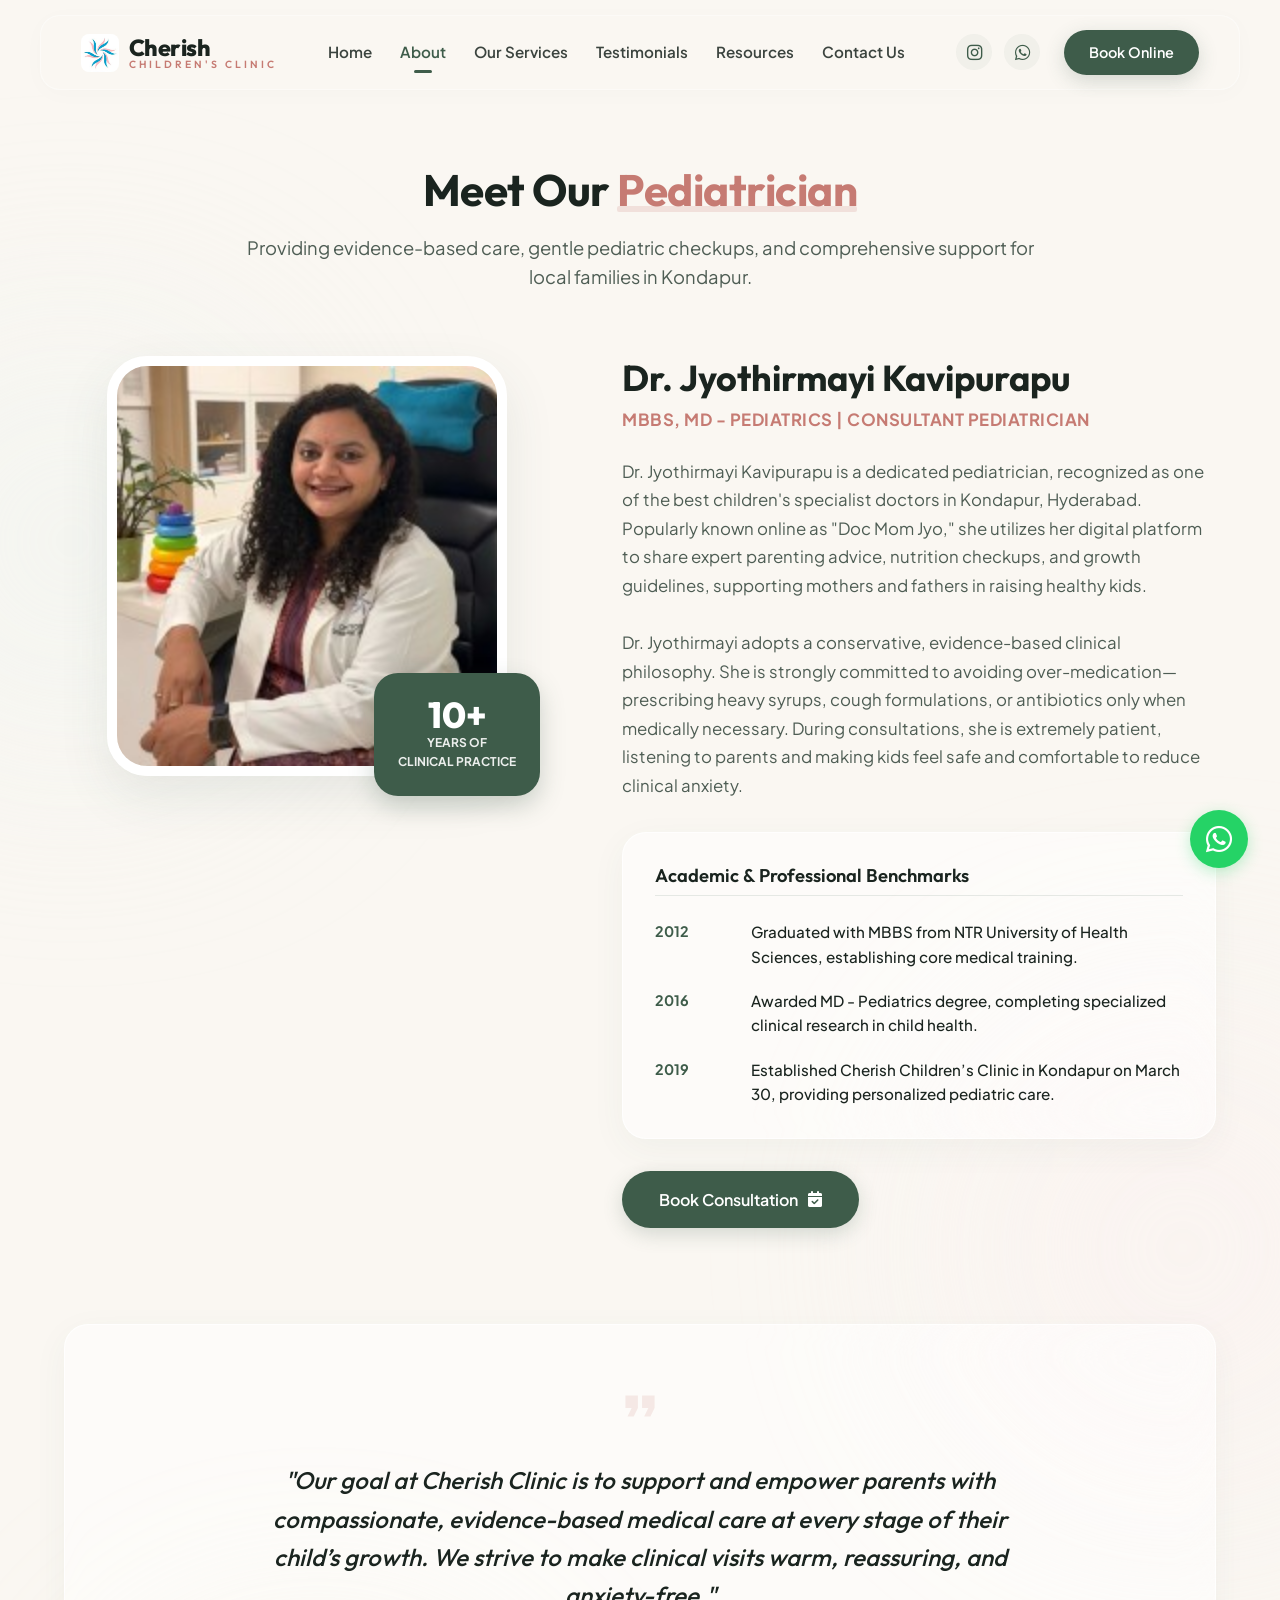
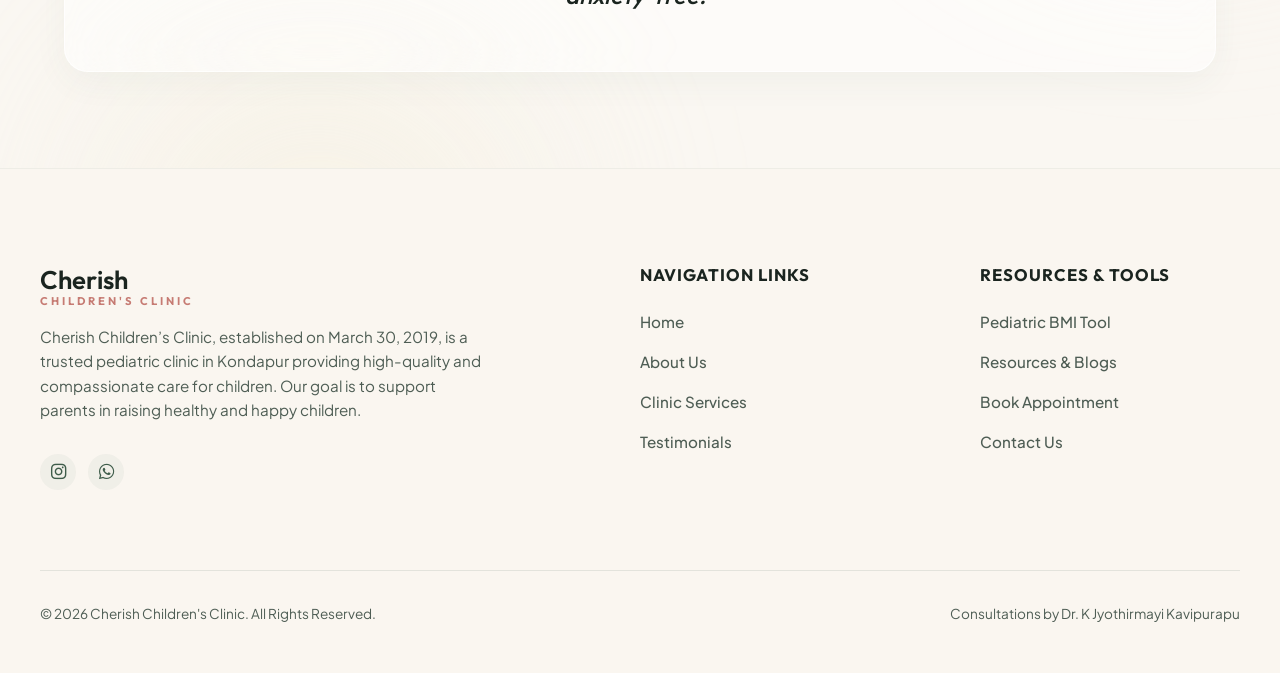
==== commit d73c5418: "mobile changes" ====
--- a/about.html
+++ b/about.html
@@ -48,14 +48,8 @@
       <a href="services.html" class="nav-link">Our Services</a>
       <a href="testimonials.html" class="nav-link">Testimonials</a>
       
-      <!-- Resources Dropdown -->
-      <div class="dropdown">
-        <a href="resources.html" class="nav-link">Resources <i class="fa-solid fa-chevron-down" style="font-size: 0.75rem;"></i></a>
-        <div class="dropdown-menu">
-          <a href="bmi-calculator.html" class="dropdown-item">BMI Calculator</a>
-          <a href="milestones-blog.html" class="dropdown-item">Developmental Blog</a>
-        </div>
-      </div>
+      <!-- Resources Link -->
+      <a href="resources.html" class="nav-link">Resources</a>
       
       <a href="contact.html" class="nav-link">Contact Us</a>
     </nav>
@@ -86,13 +80,7 @@
       <li><a href="about.html" class="mobile-nav-link">About</a></li>
       <li><a href="services.html" class="mobile-nav-link">Our Services</a></li>
       <li><a href="testimonials.html" class="mobile-nav-link">Testimonials</a></li>
-      <li>
-        <span class="mobile-nav-link" style="font-weight: 600; color: var(--text-primary);">Resources</span>
-        <ul class="mobile-resources-sublinks">
-          <li><a href="bmi-calculator.html">BMI Calculator</a></li>
-          <li><a href="milestones-blog.html">Developmental Blog</a></li>
-        </ul>
-      </li>
+      <li><a href="resources.html" class="mobile-nav-link">Resources</a></li>
       <li><a href="contact.html" class="mobile-nav-link">Contact Us</a></li>
       <li style="margin-top: 1.5rem;"><a href="booking.html" class="btn-primary">Book Appointment</a></li>
     </ul>
@@ -195,8 +183,8 @@
       <div class="footer-column">
         <h4>Resources & Tools</h4>
         <ul class="footer-links-list">
-          <li><a href="bmi-calculator.html">Pediatric BMI Calculator</a></li>
-          <li><a href="milestones-blog.html">Milestones Checkpoints</a></li>
+          <li><a href="bmi-calculator.html">Pediatric BMI Tool</a></li>
+          <li><a href="resources.html">Resources &amp; Blogs</a></li>
           <li><a href="booking.html">Book Appointment</a></li>
           <li><a href="contact.html">Contact Us</a></li>
         </ul>
--- a/index.css
+++ b/index.css
@@ -919,14 +919,19 @@
 .slider-featured-testimonials {
   position: relative;
   max-width: 900px;
-  margin: 0 auto 5rem auto;
+  margin: 0 auto 3rem auto;
+}
+
+.slider-track-wrapper {
   overflow: hidden;
+  border-radius: 28px;
 }
 
 .featured-slider-track {
   display: flex;
   transition: transform 0.6s cubic-bezier(0.16, 1, 0.3, 1);
 }
+
 
 .featured-slide {
   flex: 0 0 100%;
@@ -979,6 +984,61 @@
   font-style: italic;
   max-width: 750px;
   margin: 0 auto;
+}
+
+/* Slider controls (arrows + dots) */
+.slider-controls {
+  display: flex;
+  align-items: center;
+  justify-content: center;
+  gap: 1.25rem;
+  margin-top: 2rem;
+}
+
+.slider-btn {
+  width: 46px;
+  height: 46px;
+  border-radius: 50%;
+  background: rgba(255,255,255,0.85);
+  border: 1.5px solid var(--border-color);
+  color: var(--sage-green);
+  display: flex;
+  align-items: center;
+  justify-content: center;
+  font-size: 0.95rem;
+  box-shadow: 0 4px 16px rgba(62,92,74,0.08);
+  backdrop-filter: blur(8px);
+  transition: var(--transition-quick);
+  flex-shrink: 0;
+}
+
+.slider-btn:hover {
+  background: var(--sage-green);
+  color: #fff;
+  border-color: var(--sage-green);
+  transform: scale(1.08);
+  box-shadow: 0 6px 20px rgba(62,92,74,0.2);
+}
+
+.slider-dots {
+  display: flex;
+  gap: 0.5rem;
+  align-items: center;
+}
+
+.slider-dot {
+  width: 8px;
+  height: 8px;
+  border-radius: 50%;
+  background: rgba(62,92,74,0.2);
+  transition: var(--transition-quick);
+  padding: 0;
+}
+
+.slider-dot.active {
+  background: var(--sage-green);
+  width: 24px;
+  border-radius: 4px;
 }
 
 /* Masonry reviews list */
@@ -2163,11 +2223,38 @@
   }
   
   .hero-text h1 {
-    font-size: 2.75rem;
+    font-size: 2.4rem;
+    line-height: 1.15;
+  }
+  
+  .hero-text > p {
+    font-size: 1rem;
+    max-width: 480px;
+  }
+  
+  .hero-tag {
+    font-size: 0.7rem;
   }
   
   .hero-actions {
     justify-content: center;
+    flex-wrap: wrap;
+    gap: 0.75rem;
+  }
+  
+  .hero-actions .btn-primary,
+  .hero-actions .btn-outline {
+    padding: 0.8rem 1.75rem;
+    font-size: 0.95rem;
+  }
+  
+  .hero-badge-card {
+    padding: 2rem 1.5rem !important;
+  }
+  
+  .badge-doctor-img {
+    width: 56px !important;
+    height: 56px !important;
   }
   
   .about-media-column {
@@ -2241,7 +2328,7 @@
 
 @media (max-width: 480px) {
   .services-masonry, .reviews-grid-masonry {
-    grid-template-columns: repeat(2, 1fr); /* Explicitly force 2 columns on mobile */
+    grid-template-columns: repeat(2, 1fr);
     gap: 0.5rem;
   }
   
@@ -2262,13 +2349,43 @@
   }
   
   .hero-text h1 {
-    font-size: 2.4rem;
+    font-size: 2.1rem;
+    letter-spacing: -0.5px;
+  }
+  
+  .hero-split {
+    padding: 1.5rem 0 3rem 0;
+    gap: 2rem;
+  }
+  
+  .hero-badge-card {
+    gap: 1.25rem !important;
+  }
+  
+  .badge-bullets-list li {
+    font-size: 0.85rem;
+  }
+  
+  .hero-contact-strip {
+    flex-wrap: wrap;
+    gap: 0.5rem;
   }
   
   .wizard-date-rack-card {
     flex: 0 0 calc(50% - 0.5rem);
   }
-}
+  
+  .page-header h2 {
+    font-size: 1.9rem;
+  }
+  
+  .slider-btn {
+    width: 38px;
+    height: 38px;
+    font-size: 0.8rem;
+  }
+}
+
 
 /* Resources Index & Loading Bar styling */
 .resource-index-grid {
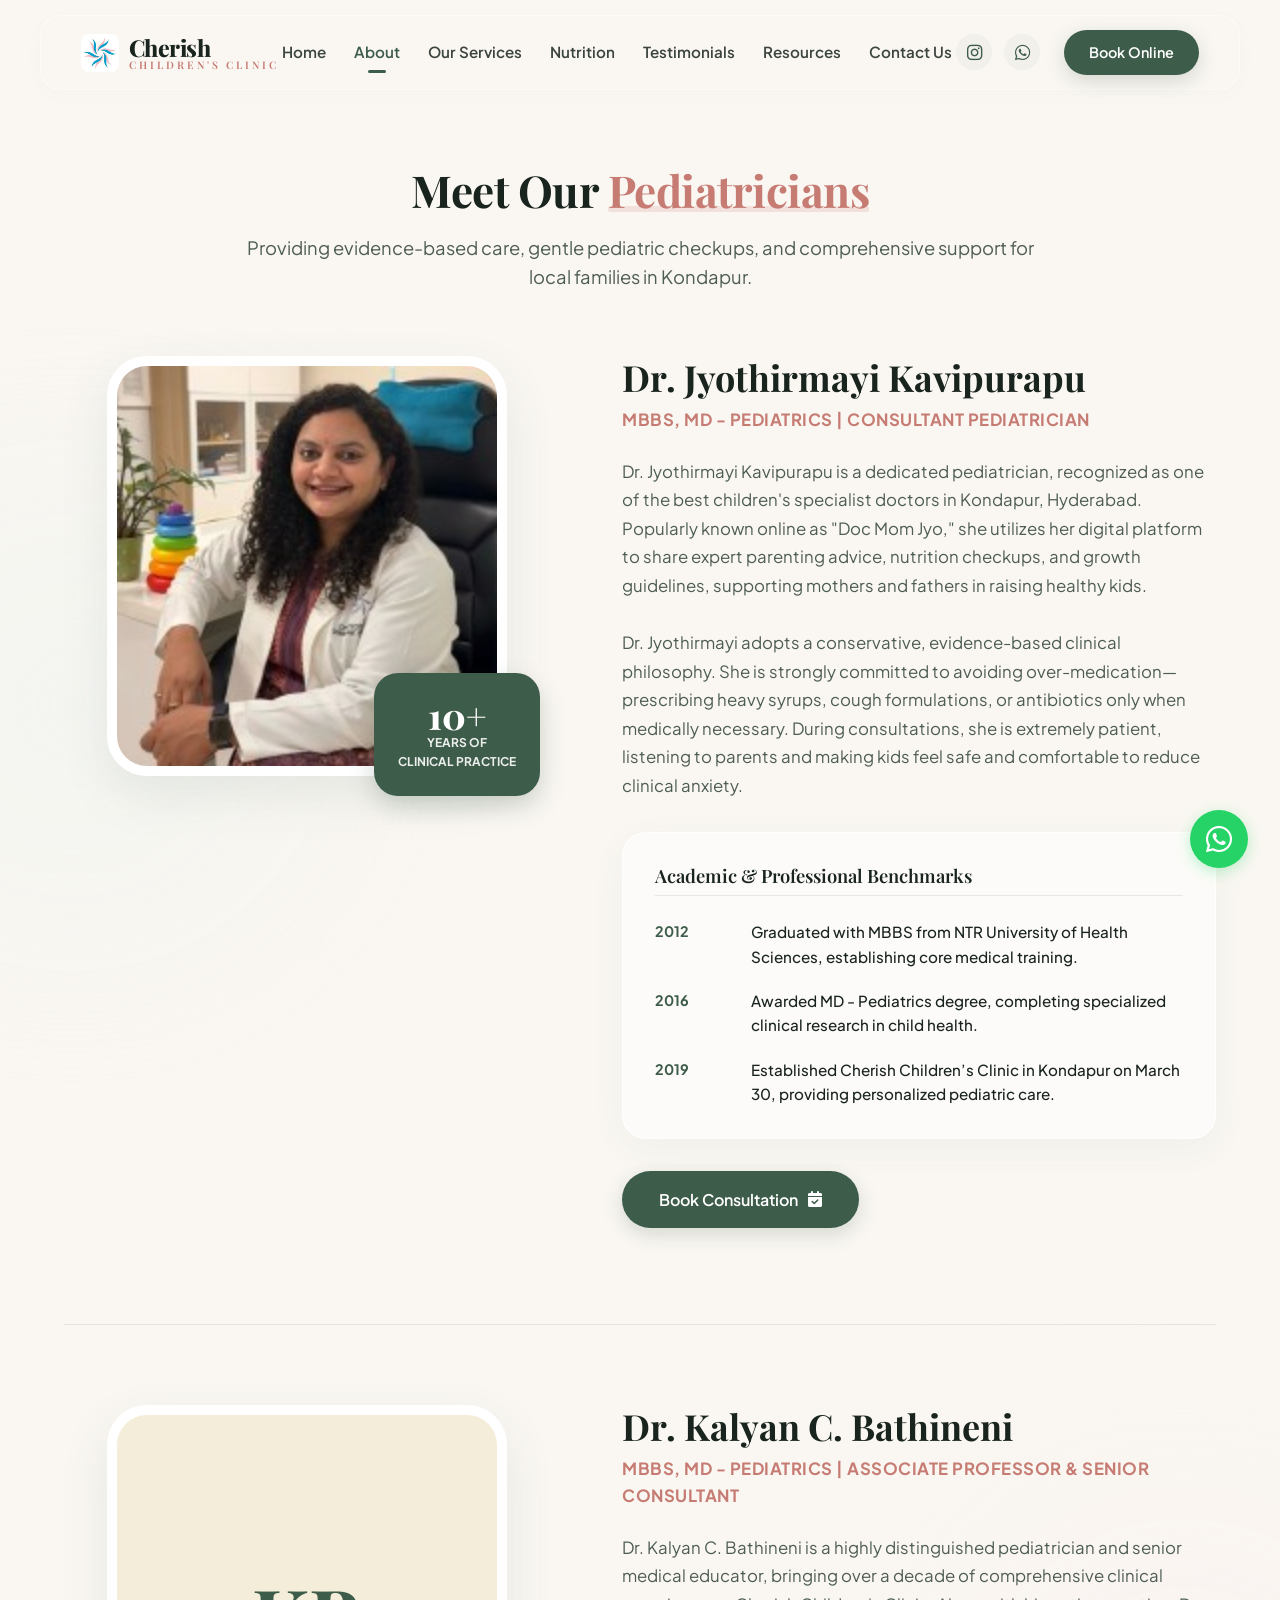
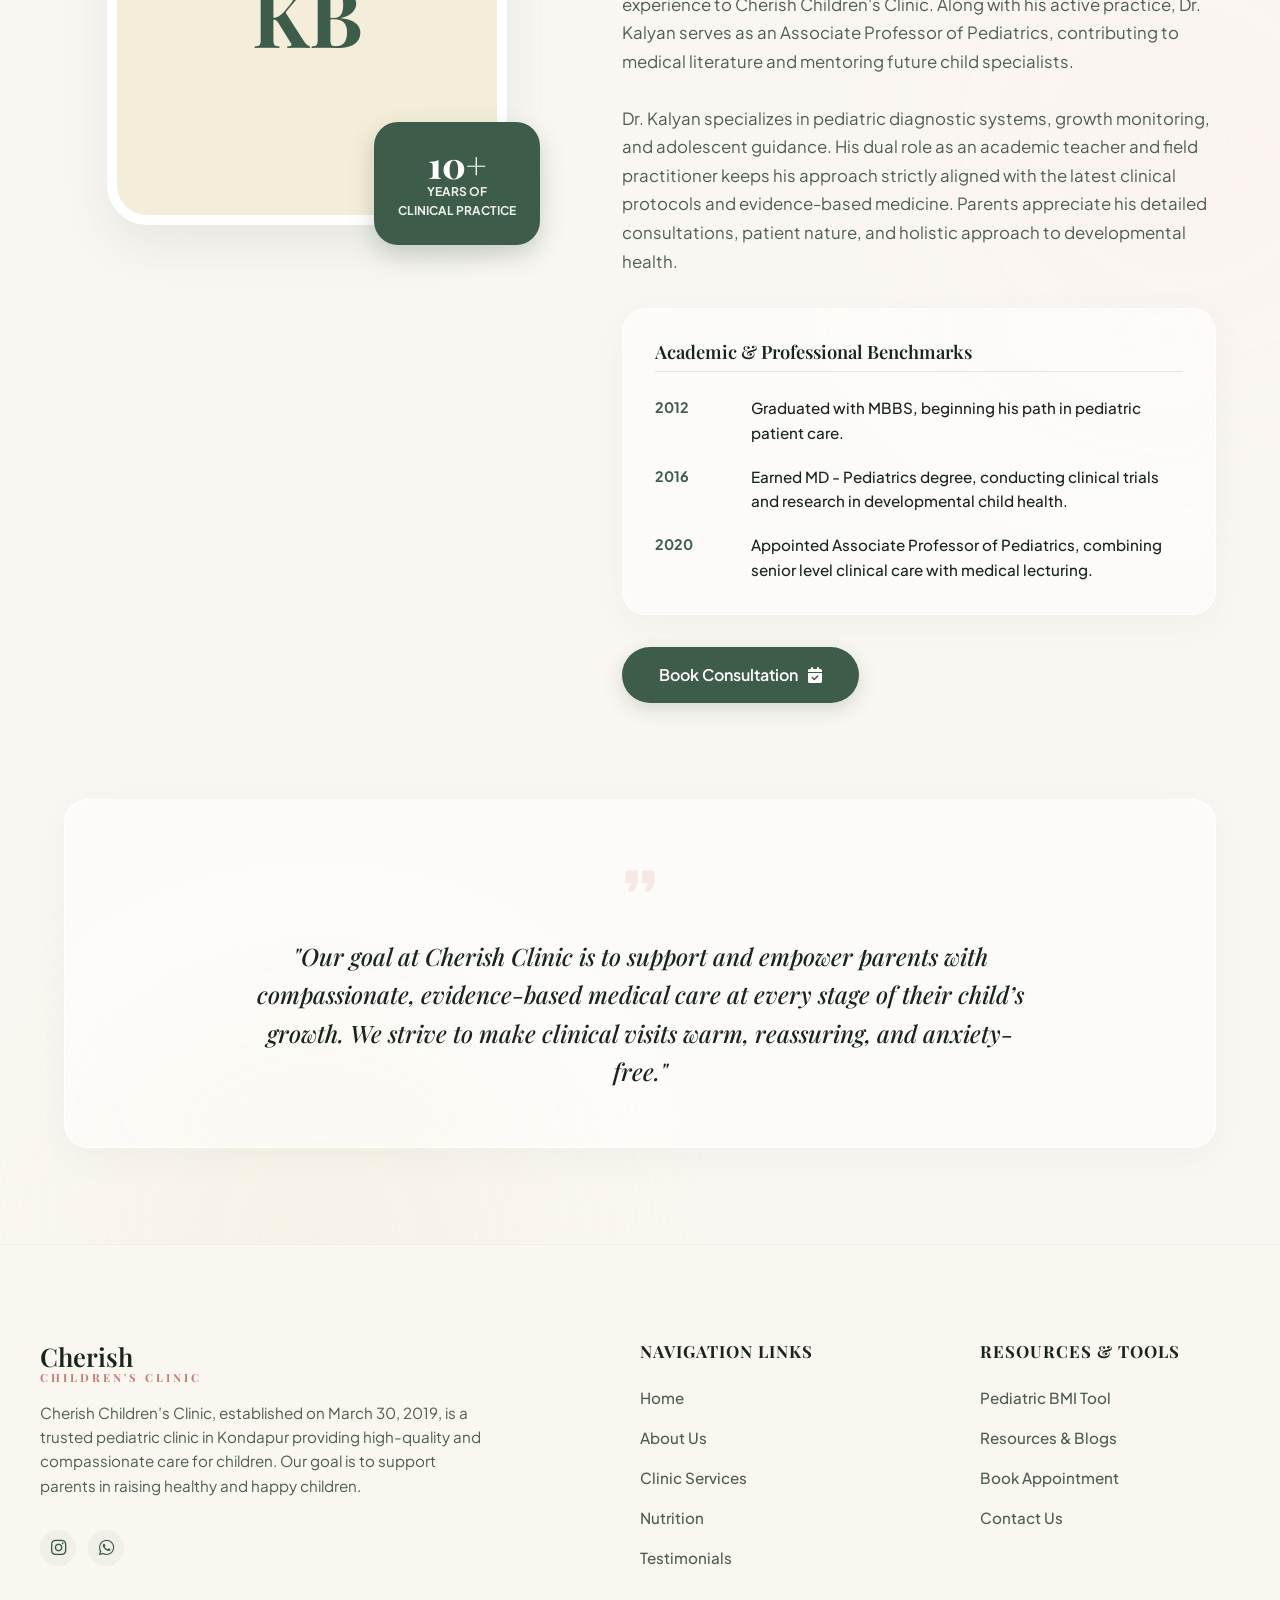
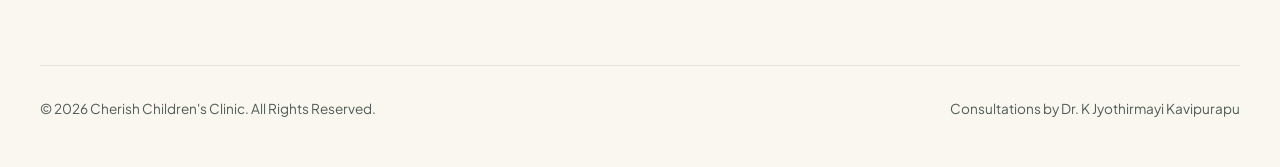
==== commit 3ae392b4: "itnl filter" ====
--- a/about.html
+++ b/about.html
@@ -46,6 +46,7 @@
       <a href="index.html" class="nav-link">Home</a>
       <a href="about.html" class="nav-link active">About</a>
       <a href="services.html" class="nav-link">Our Services</a>
+      <a href="nutrition.html" class="nav-link">Nutrition</a>
       <a href="testimonials.html" class="nav-link">Testimonials</a>
       
       <!-- Resources Link -->
@@ -79,6 +80,7 @@
       <li><a href="index.html" class="mobile-nav-link">Home</a></li>
       <li><a href="about.html" class="mobile-nav-link">About</a></li>
       <li><a href="services.html" class="mobile-nav-link">Our Services</a></li>
+      <li><a href="nutrition.html" class="mobile-nav-link">Nutrition</a></li>
       <li><a href="testimonials.html" class="mobile-nav-link">Testimonials</a></li>
       <li><a href="resources.html" class="mobile-nav-link">Resources</a></li>
       <li><a href="contact.html" class="mobile-nav-link">Contact Us</a></li>
@@ -92,12 +94,12 @@
       
       <!-- Page Header -->
       <div class="page-header">
-        <h2>Meet Our <span class="highlight-rose">Pediatrician</span></h2>
+        <h2>Meet Our <span class="highlight-rose">Pediatricians</span></h2>
         <p>Providing evidence-based care, gentle pediatric checkups, and comprehensive support for local families in Kondapur.</p>
       </div>
 
-      <!-- About Split Details -->
-      <div class="about-split">
+      <!-- About Split Details - Dr. Jyo -->
+      <div class="about-split" style="margin-bottom: 6rem;">
         <!-- Photo column -->
         <div class="about-media-column">
           <img src="photos/dr_jyothirmayi.jpg" alt="Dr. Jyothirmayi Kavipurapu" class="about-photo-frame">
@@ -135,6 +137,52 @@
             <div class="timeline-item">
               <div class="timeline-year">2019</div>
               <div class="timeline-text">Established Cherish Children’s Clinic in Kondapur on March 30, providing personalized pediatric care.</div>
+            </div>
+          </div>
+
+          <a href="booking.html" class="btn-primary">Book Consultation <i class="fa-solid fa-calendar-check"></i></a>
+        </div>
+      </div>
+
+      <!-- About Split Details - Dr. Kalyan -->
+      <div class="about-split" style="margin-bottom: 4rem; border-top: 1px solid var(--border-color); padding-top: 5rem;">
+        <!-- Photo column -->
+        <div class="about-media-column">
+          <div class="about-photo-frame" style="background-color: var(--bg-secondary); display: flex; align-items: center; justify-content: center; font-size: 5rem; font-family: var(--font-heading); color: var(--sage-green); font-weight: 700; border: 10px solid #fff; box-shadow: var(--glass-shadow-hover); border-radius: 40px;">KB</div>
+          <div class="experience-floating-badge">
+            <h4>10+</h4>
+            <p>Years of<br>Clinical practice</p>
+          </div>
+        </div>
+        
+        <!-- Bio text column -->
+        <div class="about-bio-column">
+          <h3>Dr. Kalyan C. Bathineni</h3>
+          <p class="credentials">MBBS, MD - Pediatrics | Associate Professor & Senior Consultant</p>
+          
+          <p class="bio-para">
+            Dr. Kalyan C. Bathineni is a highly distinguished pediatrician and senior medical educator, bringing over a decade of comprehensive clinical experience to Cherish Children's Clinic. Along with his active practice, Dr. Kalyan serves as an Associate Professor of Pediatrics, contributing to medical literature and mentoring future child specialists.
+            <br><br>
+            Dr. Kalyan specializes in pediatric diagnostic systems, growth monitoring, and adolescent guidance. His dual role as an academic teacher and field practitioner keeps his approach strictly aligned with the latest clinical protocols and evidence-based medicine. Parents appreciate his detailed consultations, patient nature, and holistic approach to developmental health.
+          </p>
+
+          <!-- Timeline Card -->
+          <div class="credentials-timeline-card glass-card">
+            <h4>Academic & Professional Benchmarks</h4>
+            
+            <div class="timeline-item">
+              <div class="timeline-year">2012</div>
+              <div class="timeline-text">Graduated with MBBS, beginning his path in pediatric patient care.</div>
+            </div>
+            
+            <div class="timeline-item">
+              <div class="timeline-year">2016</div>
+              <div class="timeline-text">Earned MD - Pediatrics degree, conducting clinical trials and research in developmental child health.</div>
+            </div>
+            
+            <div class="timeline-item">
+              <div class="timeline-year">2020</div>
+              <div class="timeline-text">Appointed Associate Professor of Pediatrics, combining senior level clinical care with medical lecturing.</div>
             </div>
           </div>
 
@@ -176,6 +224,7 @@
           <li><a href="index.html">Home</a></li>
           <li><a href="about.html">About Us</a></li>
           <li><a href="services.html">Clinic Services</a></li>
+          <li><a href="nutrition.html">Nutrition</a></li>
           <li><a href="testimonials.html">Testimonials</a></li>
         </ul>
       </div>
--- a/index.css
+++ b/index.css
@@ -1,5 +1,5 @@
 /* index.css - Cherish Children's Clinic Design System & Styles */
-@import url('https://fonts.googleapis.com/css2?family=Outfit:wght@300;400;500;600;700;800&family=Plus+Jakarta+Sans:wght@300;400;500;600;700;800&display=swap');
+@import url('https://fonts.googleapis.com/css2?family=Playfair+Display:ital,wght@0,400..900;1,400..900&family=Plus+Jakarta+Sans:wght@300;400;500;600;700;800&display=swap');
 
 :root {
   /* Earth-Toned Luxury Palette */
@@ -28,7 +28,7 @@
   --transition-smooth: all 0.5s cubic-bezier(0.16, 1, 0.3, 1);
   --transition-quick: all 0.25s ease;
   
-  --font-heading: 'Outfit', sans-serif;
+  --font-heading: 'Playfair Display', serif;
   --font-body: 'Plus Jakarta Sans', sans-serif;
 }
 
@@ -2675,3 +2675,118 @@
   transform: translateX(-4px);
   box-shadow: 0 6px 15px rgba(62, 92, 74, 0.15);
 }
+
+/* Timezone Modal Overlay */
+.timezone-modal-overlay {
+  position: fixed;
+  top: 0; left: 0; right: 0; bottom: 0;
+  background-color: rgba(26, 36, 31, 0.45);
+  backdrop-filter: blur(15px);
+  -webkit-backdrop-filter: blur(15px);
+  z-index: 10000;
+  display: flex;
+  align-items: center;
+  justify-content: center;
+  opacity: 0;
+  visibility: hidden;
+  transition: all 0.4s ease;
+}
+
+.timezone-modal-overlay.open {
+  opacity: 1;
+  visibility: visible;
+}
+
+.timezone-modal-card {
+  width: 90%;
+  max-width: 500px;
+  padding: 3rem;
+  text-align: center;
+  transform: scale(0.9);
+  transition: all 0.4s cubic-bezier(0.175, 0.885, 0.32, 1.275);
+}
+
+.timezone-modal-overlay.open .timezone-modal-card {
+  transform: scale(1);
+}
+
+.timezone-modal-header .modal-icon {
+  font-size: 3rem;
+  color: var(--sage-green);
+  margin-bottom: 1.5rem;
+}
+
+.timezone-modal-header h3 {
+  font-size: 1.8rem;
+  margin-bottom: 0.75rem;
+}
+
+.timezone-modal-header p {
+  font-size: 0.95rem;
+  line-height: 1.6;
+  margin-bottom: 2rem;
+  color: var(--text-secondary);
+}
+
+.modal-dropdown-select {
+  width: 100%;
+  padding: 1rem 1.5rem;
+  border-radius: 12px;
+  border: 1px solid var(--border-color);
+  background: var(--glass-bg);
+  color: var(--text-primary);
+  font-family: var(--font-body);
+  font-size: 1rem;
+  font-weight: 500;
+  outline: none;
+  cursor: pointer;
+  appearance: none;
+  background-image: url("data:image/svg+xml,%3Csvg xmlns='http://www.w3.org/2000/svg' viewBox='0 0 24 24' width='24' height='24'%3E%3Cpath fill='%233e5c4a' d='M7 10l5 5 5-5H7z'/%3E%3C/svg%3E");
+  background-repeat: no-repeat;
+  background-position: right 15px center;
+  background-size: 20px;
+}
+
+.timezone-modal-footer {
+  margin-top: 2.5rem;
+}
+
+.timezone-modal-footer button {
+  width: 100%;
+  justify-content: center;
+}
+
+/* Resources Page Beautification & Search Enhancements */
+#resource-search-input:focus {
+  outline: none;
+  border-color: var(--sage-green) !important;
+  box-shadow: 0 0 0 4px rgba(62, 92, 74, 0.1) !important;
+  background: #ffffff !important;
+}
+
+.resource-badge-pill {
+  font-size: 0.72rem;
+  font-weight: 700;
+  padding: 0.4rem 0.9rem;
+  border-radius: 20px;
+  text-transform: uppercase;
+  letter-spacing: 0.5px;
+  display: inline-block;
+}
+
+.badge-sage {
+  background: var(--bg-sage-light);
+  color: var(--sage-green);
+}
+
+.badge-rose {
+  background: var(--bg-rose-light);
+  color: var(--terracotta-rose);
+}
+
+.resource-card-link {
+  transition: opacity 0.3s cubic-bezier(0.16, 1, 0.3, 1), transform 0.3s cubic-bezier(0.16, 1, 0.3, 1), box-shadow 0.4s ease, border-color 0.4s ease !important;
+  opacity: 1;
+  transform: scale(1);
+}
+
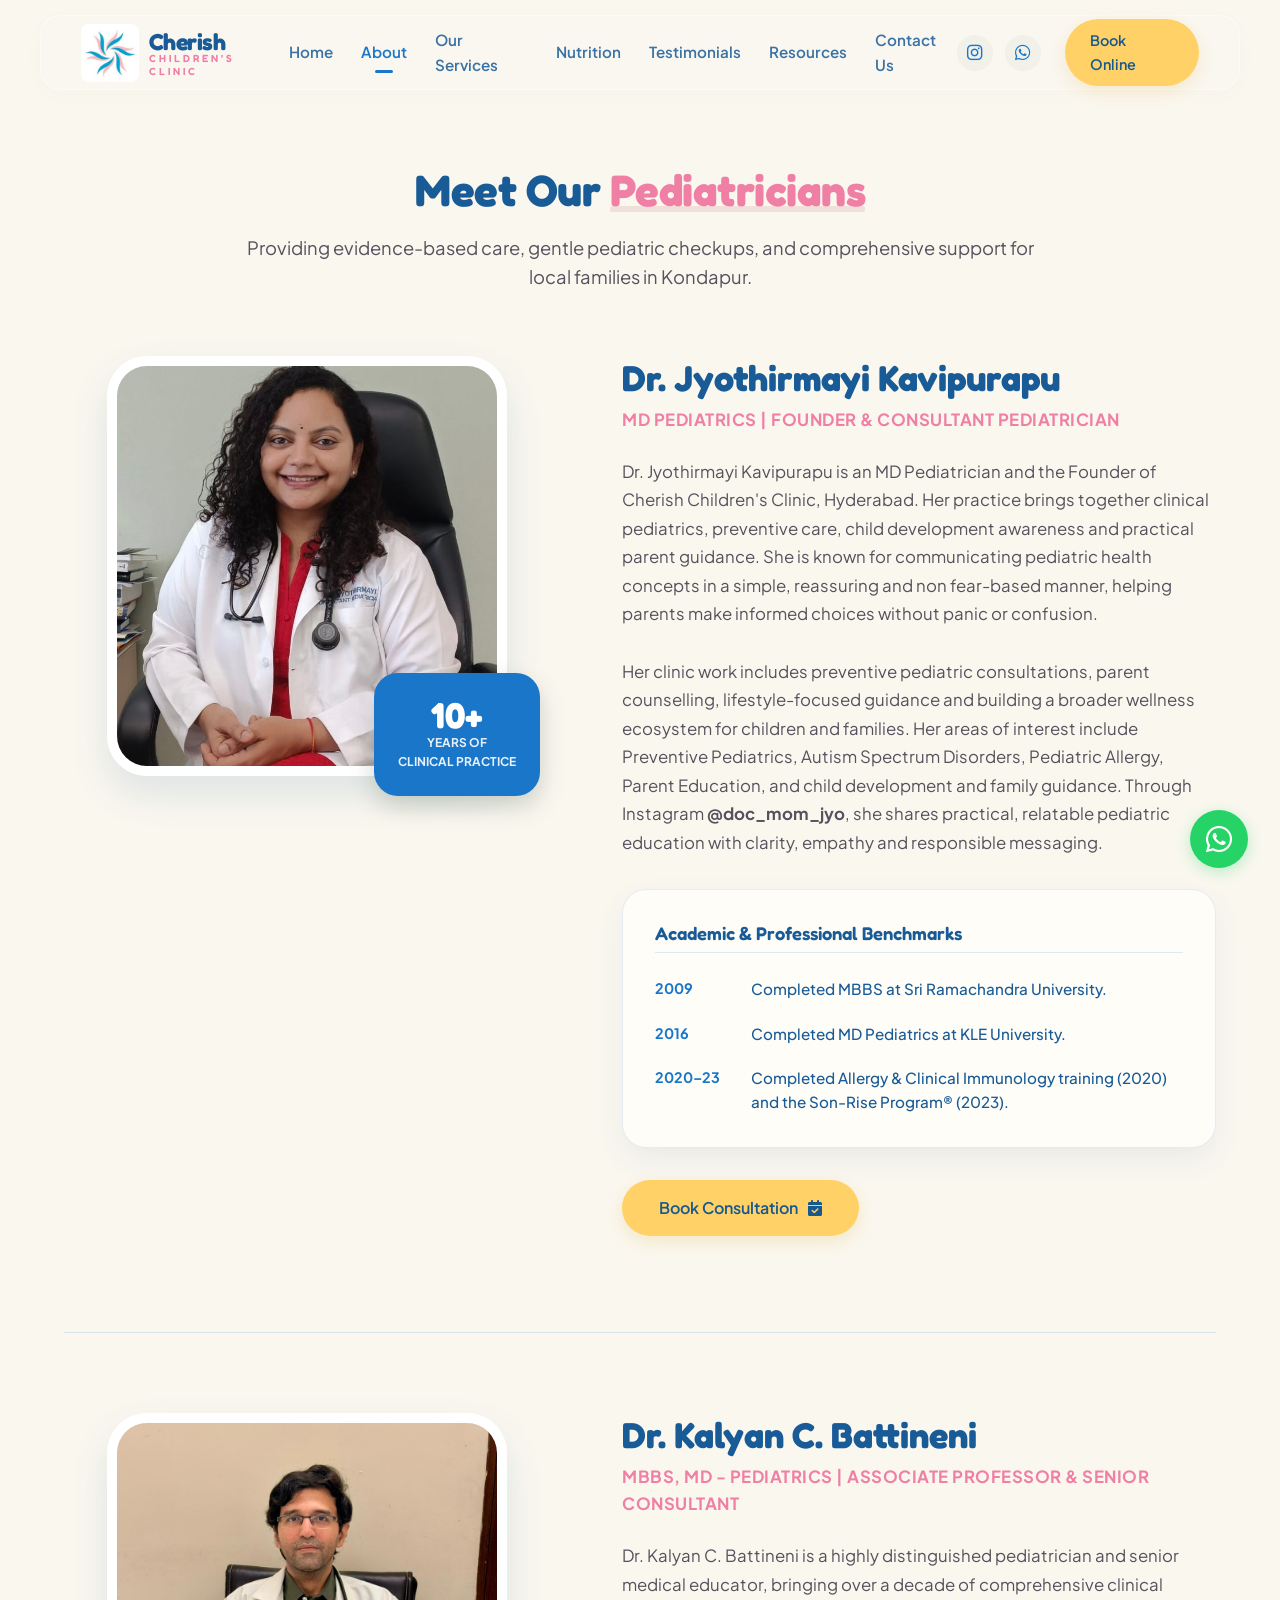
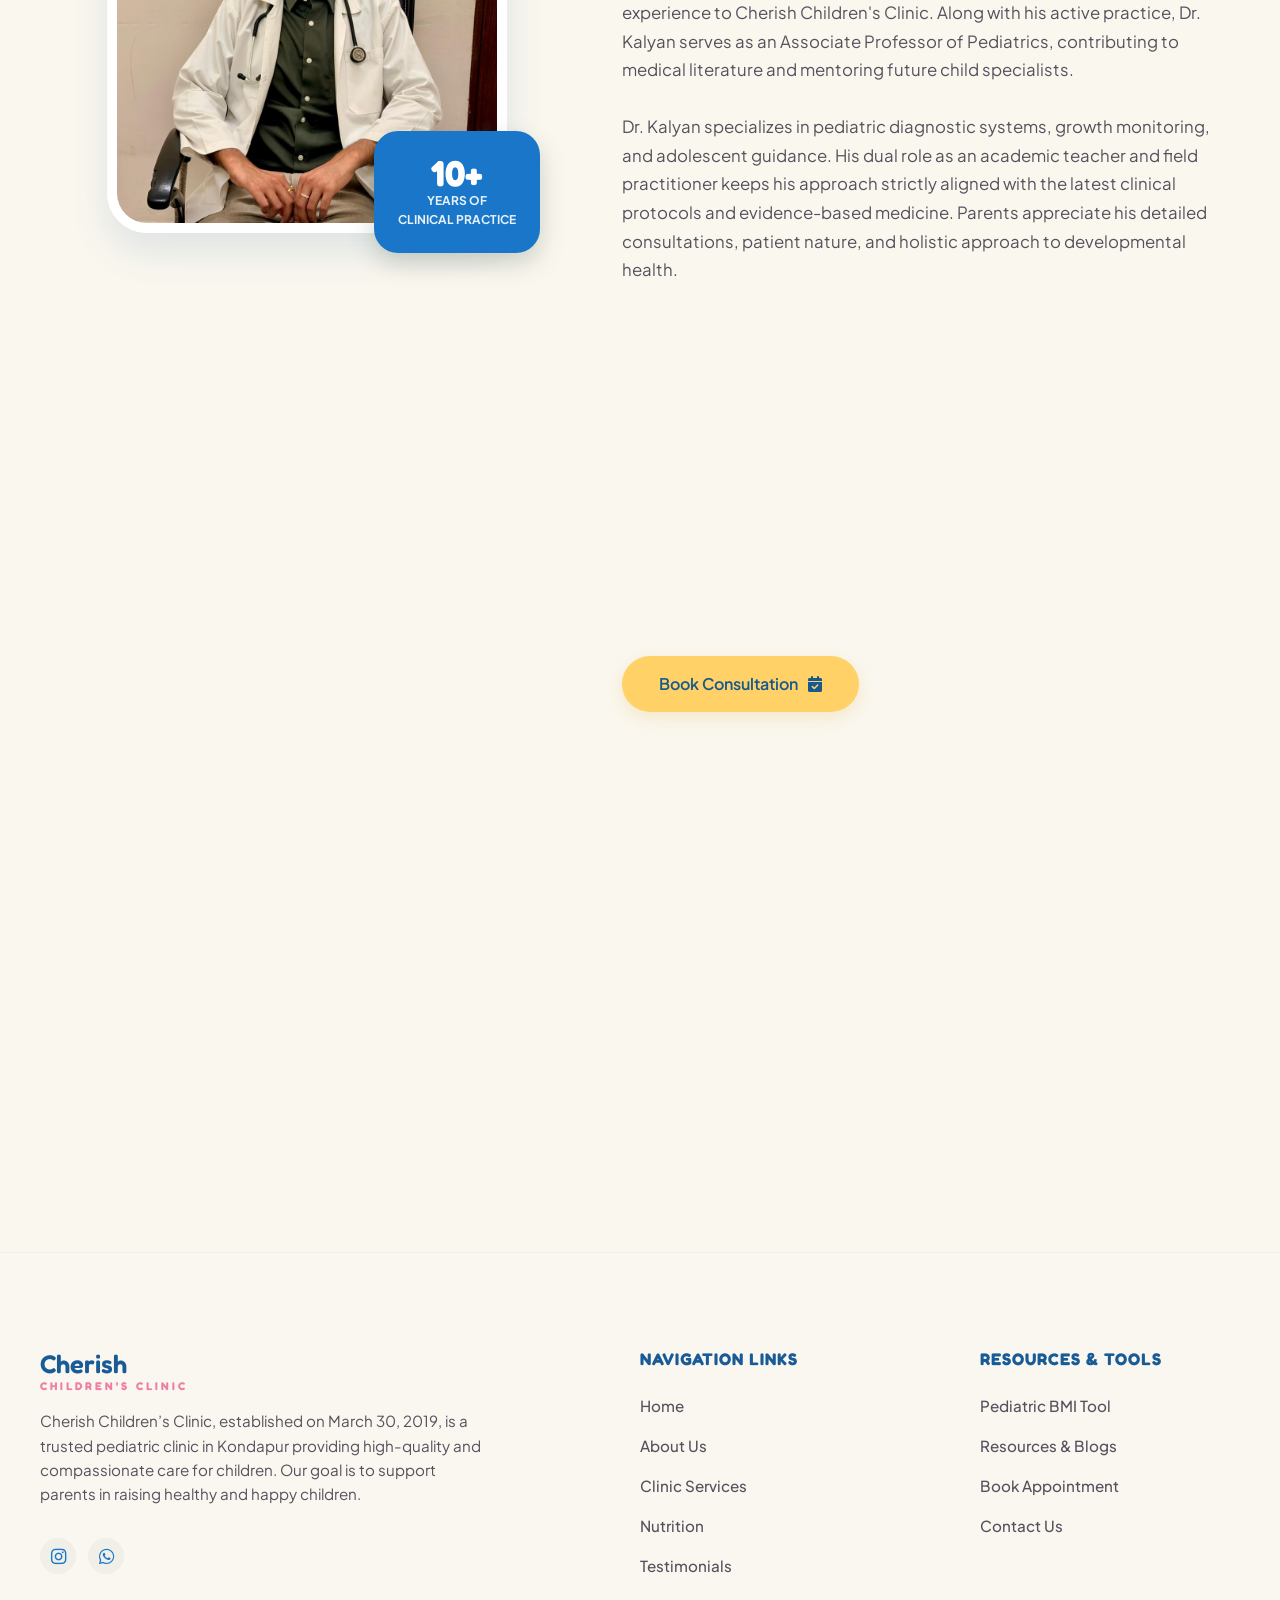
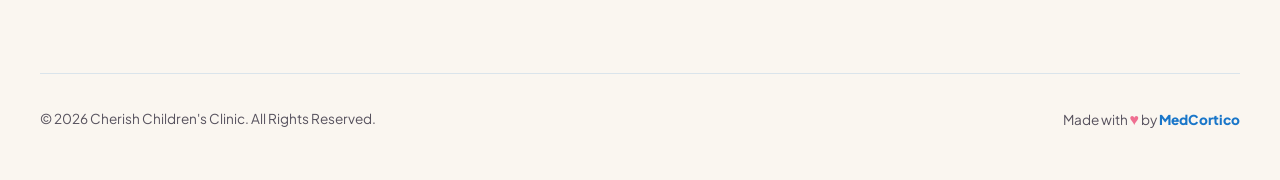
==== commit f4ba9ed3: "theme update" ====
--- a/about.html
+++ b/about.html
@@ -102,7 +102,7 @@
       <div class="about-split" style="margin-bottom: 6rem;">
         <!-- Photo column -->
         <div class="about-media-column">
-          <img src="photos/dr_jyothirmayi.jpg" alt="Dr. Jyothirmayi Kavipurapu" class="about-photo-frame">
+          <img src="photos/dr jyothir mayi latest photo.jpeg" alt="Dr. Jyothirmayi Kavipurapu" class="about-photo-frame">
           <div class="experience-floating-badge">
             <h4>10+</h4>
             <p>Years of<br>Clinical practice</p>
@@ -112,12 +112,12 @@
         <!-- Bio text column -->
         <div class="about-bio-column">
           <h3>Dr. Jyothirmayi Kavipurapu</h3>
-          <p class="credentials">MBBS, MD - Pediatrics | Consultant Pediatrician</p>
+          <p class="credentials">MD Pediatrics | Founder & Consultant Pediatrician</p>
           
           <p class="bio-para">
-            Dr. Jyothirmayi Kavipurapu is a dedicated pediatrician, recognized as one of the best children's specialist doctors in Kondapur, Hyderabad. Popularly known online as "Doc Mom Jyo," she utilizes her digital platform to share expert parenting advice, nutrition checkups, and growth guidelines, supporting mothers and fathers in raising healthy kids.
+            Dr. Jyothirmayi Kavipurapu is an MD Pediatrician and the Founder of Cherish Children's Clinic, Hyderabad. Her practice brings together clinical pediatrics, preventive care, child development awareness and practical parent guidance. She is known for communicating pediatric health concepts in a simple, reassuring and non fear-based manner, helping parents make informed choices without panic or confusion.
             <br><br>
-            Dr. Jyothirmayi adopts a conservative, evidence-based clinical philosophy. She is strongly committed to avoiding over-medication—prescribing heavy syrups, cough formulations, or antibiotics only when medically necessary. During consultations, she is extremely patient, listening to parents and making kids feel safe and comfortable to reduce clinical anxiety.
+            Her clinic work includes preventive pediatric consultations, parent counselling, lifestyle-focused guidance and building a broader wellness ecosystem for children and families. Her areas of interest include Preventive Pediatrics, Autism Spectrum Disorders, Pediatric Allergy, Parent Education, and child development and family guidance. Through Instagram <strong>@doc_mom_jyo</strong>, she shares practical, relatable pediatric education with clarity, empathy and responsible messaging.
           </p>
 
           <!-- Timeline Card -->
@@ -125,18 +125,18 @@
             <h4>Academic & Professional Benchmarks</h4>
             
             <div class="timeline-item">
-              <div class="timeline-year">2012</div>
-              <div class="timeline-text">Graduated with MBBS from NTR University of Health Sciences, establishing core medical training.</div>
+              <div class="timeline-year">2009</div>
+              <div class="timeline-text">Completed MBBS at Sri Ramachandra University.</div>
             </div>
             
             <div class="timeline-item">
               <div class="timeline-year">2016</div>
-              <div class="timeline-text">Awarded MD - Pediatrics degree, completing specialized clinical research in child health.</div>
-            </div>
-            
-            <div class="timeline-item">
-              <div class="timeline-year">2019</div>
-              <div class="timeline-text">Established Cherish Children’s Clinic in Kondapur on March 30, providing personalized pediatric care.</div>
+              <div class="timeline-text">Completed MD Pediatrics at KLE University.</div>
+            </div>
+            
+            <div class="timeline-item">
+              <div class="timeline-year">2020–23</div>
+              <div class="timeline-text">Completed Allergy & Clinical Immunology training (2020) and the Son-Rise Program® (2023).</div>
             </div>
           </div>
 
@@ -148,7 +148,7 @@
       <div class="about-split" style="margin-bottom: 4rem; border-top: 1px solid var(--border-color); padding-top: 5rem;">
         <!-- Photo column -->
         <div class="about-media-column">
-          <div class="about-photo-frame" style="background-color: var(--bg-secondary); display: flex; align-items: center; justify-content: center; font-size: 5rem; font-family: var(--font-heading); color: var(--sage-green); font-weight: 700; border: 10px solid #fff; box-shadow: var(--glass-shadow-hover); border-radius: 40px;">KB</div>
+          <img src="photos/dr kalyan c .jpeg" alt="Dr. Kalyan C. Battineni" class="about-photo-frame">
           <div class="experience-floating-badge">
             <h4>10+</h4>
             <p>Years of<br>Clinical practice</p>
@@ -157,11 +157,11 @@
         
         <!-- Bio text column -->
         <div class="about-bio-column">
-          <h3>Dr. Kalyan C. Bathineni</h3>
+          <h3>Dr. Kalyan C. Battineni</h3>
           <p class="credentials">MBBS, MD - Pediatrics | Associate Professor & Senior Consultant</p>
           
           <p class="bio-para">
-            Dr. Kalyan C. Bathineni is a highly distinguished pediatrician and senior medical educator, bringing over a decade of comprehensive clinical experience to Cherish Children's Clinic. Along with his active practice, Dr. Kalyan serves as an Associate Professor of Pediatrics, contributing to medical literature and mentoring future child specialists.
+            Dr. Kalyan C. Battineni is a highly distinguished pediatrician and senior medical educator, bringing over a decade of comprehensive clinical experience to Cherish Children's Clinic. Along with his active practice, Dr. Kalyan serves as an Associate Professor of Pediatrics, contributing to medical literature and mentoring future child specialists.
             <br><br>
             Dr. Kalyan specializes in pediatric diagnostic systems, growth monitoring, and adolescent guidance. His dual role as an academic teacher and field practitioner keeps his approach strictly aligned with the latest clinical protocols and evidence-based medicine. Parents appreciate his detailed consultations, patient nature, and holistic approach to developmental health.
           </p>
@@ -242,7 +242,7 @@
 
     <div class="footer-bottom-bar">
       <p>&copy; 2026 Cherish Children's Clinic. All Rights Reserved.</p>
-      <p>Consultations by Dr. K Jyothirmayi Kavipurapu</p>
+      <p>Made with <span class="footer-love" aria-label="love">♥</span> by <a href="https://medcortico.com" target="_blank" rel="noopener noreferrer">MedCortico</a></p>
     </div>
   </footer>
 
--- a/index.css
+++ b/index.css
@@ -1,34 +1,34 @@
 /* index.css - Cherish Children's Clinic Design System & Styles */
-@import url('https://fonts.googleapis.com/css2?family=Playfair+Display:ital,wght@0,400..900;1,400..900&family=Plus+Jakarta+Sans:wght@300;400;500;600;700;800&display=swap');
+@import url('https://fonts.googleapis.com/css2?family=Fredoka:wght@500;600;700&family=Plus+Jakarta+Sans:wght@300;400;500;600;700;800&display=swap');
 
 :root {
-  /* Earth-Toned Luxury Palette */
-  --bg-primary: #faf7f2;        /* Warm Oat/Cream main background */
-  --bg-secondary: #f4edd9;      /* Deeper warm sand */
-  --bg-sage-light: #eef4f0;     /* Soft Light Mint */
-  --bg-rose-light: #fbf1f0;     /* Soft Terracotta Blush */
-  
-  --sage-green: #3e5c4a;        /* Rich Forest Sage Green */
-  --sage-green-hover: #2e4436;
-  --sage-green-glow: rgba(62, 92, 74, 0.08);
-  
-  --terracotta-rose: #c67b73;    /* Warm Terracotta Rose */
-  --terracotta-rose-hover: #b46860;
-  --terracotta-rose-glow: rgba(198, 123, 115, 0.08);
-  
-  --text-primary: #1a241f;      /* Deep Forest Charcoal */
-  --text-secondary: #4e5d54;    /* Muted Sage Slate */
-  
-  --border-color: rgba(62, 92, 74, 0.12);
-  --glass-bg: rgba(255, 255, 255, 0.55);
-  --glass-border: rgba(255, 255, 255, 0.75);
-  --glass-shadow: 0 10px 35px 0 rgba(62, 92, 74, 0.05);
-  --glass-shadow-hover: 0 20px 50px 0 rgba(62, 92, 74, 0.1);
+  /* Warm, child-first palette inspired by the clinic reference */
+  --bg-primary: #faf7ef;
+  --bg-secondary: #fff2d2;
+  --bg-sage-light: #fff0c7;
+  --bg-rose-light: #ffe8df;
+  
+  --sage-green: #1976c9;
+  --sage-green-hover: #0e5fa8;
+  --sage-green-glow: rgba(25, 118, 201, 0.1);
+  
+  --terracotta-rose: #ef7fa5;
+  --terracotta-rose-hover: #dd648f;
+  --terracotta-rose-glow: rgba(239, 127, 165, 0.12);
+  
+  --text-primary: #185b96;
+  --text-secondary: #56515d;
+  
+  --border-color: rgba(25, 118, 201, 0.14);
+  --glass-bg: #fffdf8;
+  --glass-border: rgba(25, 118, 201, 0.12);
+  --glass-shadow: 0 12px 30px rgba(28, 91, 145, 0.07);
+  --glass-shadow-hover: 0 18px 38px rgba(28, 91, 145, 0.12);
   
   --transition-smooth: all 0.5s cubic-bezier(0.16, 1, 0.3, 1);
   --transition-quick: all 0.25s ease;
   
-  --font-heading: 'Playfair Display', serif;
+  --font-heading: 'Fredoka', sans-serif;
   --font-body: 'Plus Jakarta Sans', sans-serif;
 }
 
@@ -59,6 +59,7 @@
   flex-direction: column;
   opacity: 0;
   animation: pageFadeIn 0.8s cubic-bezier(0.16, 1, 0.3, 1) forwards;
+  background-image: none;
 }
 
 @keyframes pageFadeIn {
@@ -98,7 +99,7 @@
   filter: blur(120px);
   -webkit-filter: blur(120px);
   z-index: -1;
-  opacity: 0.55;
+  display: none;
   pointer-events: none;
   animation: floatBlob 24s infinite alternate ease-in-out;
 }
@@ -204,8 +205,8 @@
 
 /* Buttons (Modern magnetic style indicators) */
 .btn-primary {
-  background-color: var(--sage-green);
-  color: #fff;
+  background-color: #ffd166;
+  color: #15598f;
   padding: 0.9rem 2.25rem;
   font-size: 1rem;
   font-weight: 600;
@@ -213,12 +214,13 @@
   display: inline-flex;
   align-items: center;
   gap: 0.6rem;
-  box-shadow: 0 6px 20px rgba(62, 92, 74, 0.2);
+  box-shadow: 0 6px 18px rgba(222, 173, 48, 0.2);
   border: 1px solid transparent;
 }
 
 .btn-primary:hover {
-  background-color: var(--sage-green-hover);
+  background-color: #ffc845;
+  color: #15598f;
   transform: translateY(-2px);
   box-shadow: 0 8px 25px rgba(62, 92, 74, 0.3);
 }
@@ -314,8 +316,8 @@
 }
 
 header .logo-container .logo-img {
-  width: 38px;
-  height: 38px;
+  width: 58px;
+  height: 58px;
   object-fit: contain;
   border-radius: 8px;
 }
@@ -487,8 +489,10 @@
   grid-template-columns: 1.1fr 0.9fr;
   gap: 4rem;
   align-items: center;
-  padding: 3rem 0 5rem 0;
-}
+  padding: 4.5rem 0 6rem 0;
+  position: relative;
+}
+
 
 .hero-tag {
   background-color: var(--bg-sage-light);
@@ -501,6 +505,7 @@
   border-radius: 30px;
   margin-bottom: 1.5rem;
   display: inline-block;
+  border: 1px solid #f3c552;
 }
 
 .hero-text h1 {
@@ -509,6 +514,7 @@
   line-height: 1.15;
   margin-bottom: 1.5rem;
   letter-spacing: -1.5px;
+  max-width: 660px;
 }
 
 .hero-text h1 span.highlight-rose {
@@ -541,12 +547,41 @@
   gap: 1rem;
 }
 
+.hero-phone {
+  display: inline-flex;
+  align-items: center;
+  gap: .9rem;
+  margin-top: 1.5rem;
+  color: var(--sage-green);
+  font-family: var(--font-heading);
+  font-size: 1.45rem;
+  font-weight: 700;
+}
+
+.hero-phone > i {
+  width: 48px;
+  height: 48px;
+  display: grid;
+  place-items: center;
+  border-radius: 50%;
+  color: #15598f;
+  background: #ffd166;
+}
+
+.hero-phone span { display: flex; flex-direction: column; line-height: 1.1; }
+.hero-phone small { font-family: var(--font-body); font-size: .72rem; font-weight: 700; text-transform: uppercase; letter-spacing: .08em; color: var(--text-secondary); margin-bottom: .25rem; }
+.hero-phone:hover { transform: translateY(-2px); }
+
 /* Home hero card right side */
 .hero-badge-card {
   padding: 2.5rem;
   display: flex;
   flex-direction: column;
   gap: 1.75rem;
+  border: 2px solid #91b7ef;
+  border-radius: 180px 180px 26px 26px;
+  background: #fffaf0;
+  padding-top: 4rem;
 }
 
 .badge-doctor-row {
@@ -556,11 +591,12 @@
 }
 
 .badge-doctor-img {
-  width: 75px;
-  height: 75px;
+  width: 105px;
+  height: 105px;
   border-radius: 50%;
   object-fit: cover;
-  border: 3px solid #fff;
+  border: 4px solid #fff;
+  object-position: center 18%;
   box-shadow: 0 4px 15px rgba(62,92,74,0.1);
 }
 
@@ -629,14 +665,16 @@
 }
 
 .strip-item {
-  font-size: 0.8rem;
+  font-size: 0.9rem;
   font-weight: 600;
   color: var(--text-secondary);
 }
 
+.hero-contact-strip .strip-item:first-child { color: var(--sage-green); font-weight: 800; }
+
 /* Home Section Previews styling */
 .home-section-teaser {
-  padding: 5rem 0;
+  padding: 5rem 0 2rem;
   border-top: 1px solid rgba(62,92,74,0.06);
 }
 
@@ -663,7 +701,14 @@
 .highlight-card {
   padding: 2.5rem;
   text-align: left;
-}
+  border-bottom: 5px solid var(--terracotta-rose);
+}
+
+.highlight-card:nth-child(even) { border-bottom-color: var(--sage-green); }
+.highlight-card:hover { transform: translateY(-6px); }
+
+.home-section-teaser .reviews-grid-masonry { grid-template-columns: repeat(2, 1fr); }
+.home-section-teaser .review-item-card { border: 1.5px solid #91b7ef; background: #fffaf0; }
 
 .highlight-icon-box {
   width: 52px;
@@ -830,7 +875,10 @@
   display: flex;
   flex-direction: column;
   height: 100%;
-}
+  border-top: 5px solid rgba(13, 163, 210, .55);
+}
+
+.service-card-premium:nth-child(even) { border-top-color: rgba(240, 83, 89, .55); }
 
 .service-icon-svg {
   width: 48px;
@@ -2068,6 +2116,14 @@
 .footer-bottom-bar p {
   font-size: 0.85rem;
 }
+
+.footer-bottom-bar a {
+  color: var(--sage-green);
+  font-weight: 800;
+}
+
+.footer-bottom-bar a:hover { text-decoration: underline; }
+.footer-love { color: #ef6f91; font-size: 1rem; }
 
 /* ==========================================
    FLOATING WHATSAPP & MOBILE MENU OVERLAYS
@@ -2789,4 +2845,3 @@
   opacity: 1;
   transform: scale(1);
 }
-
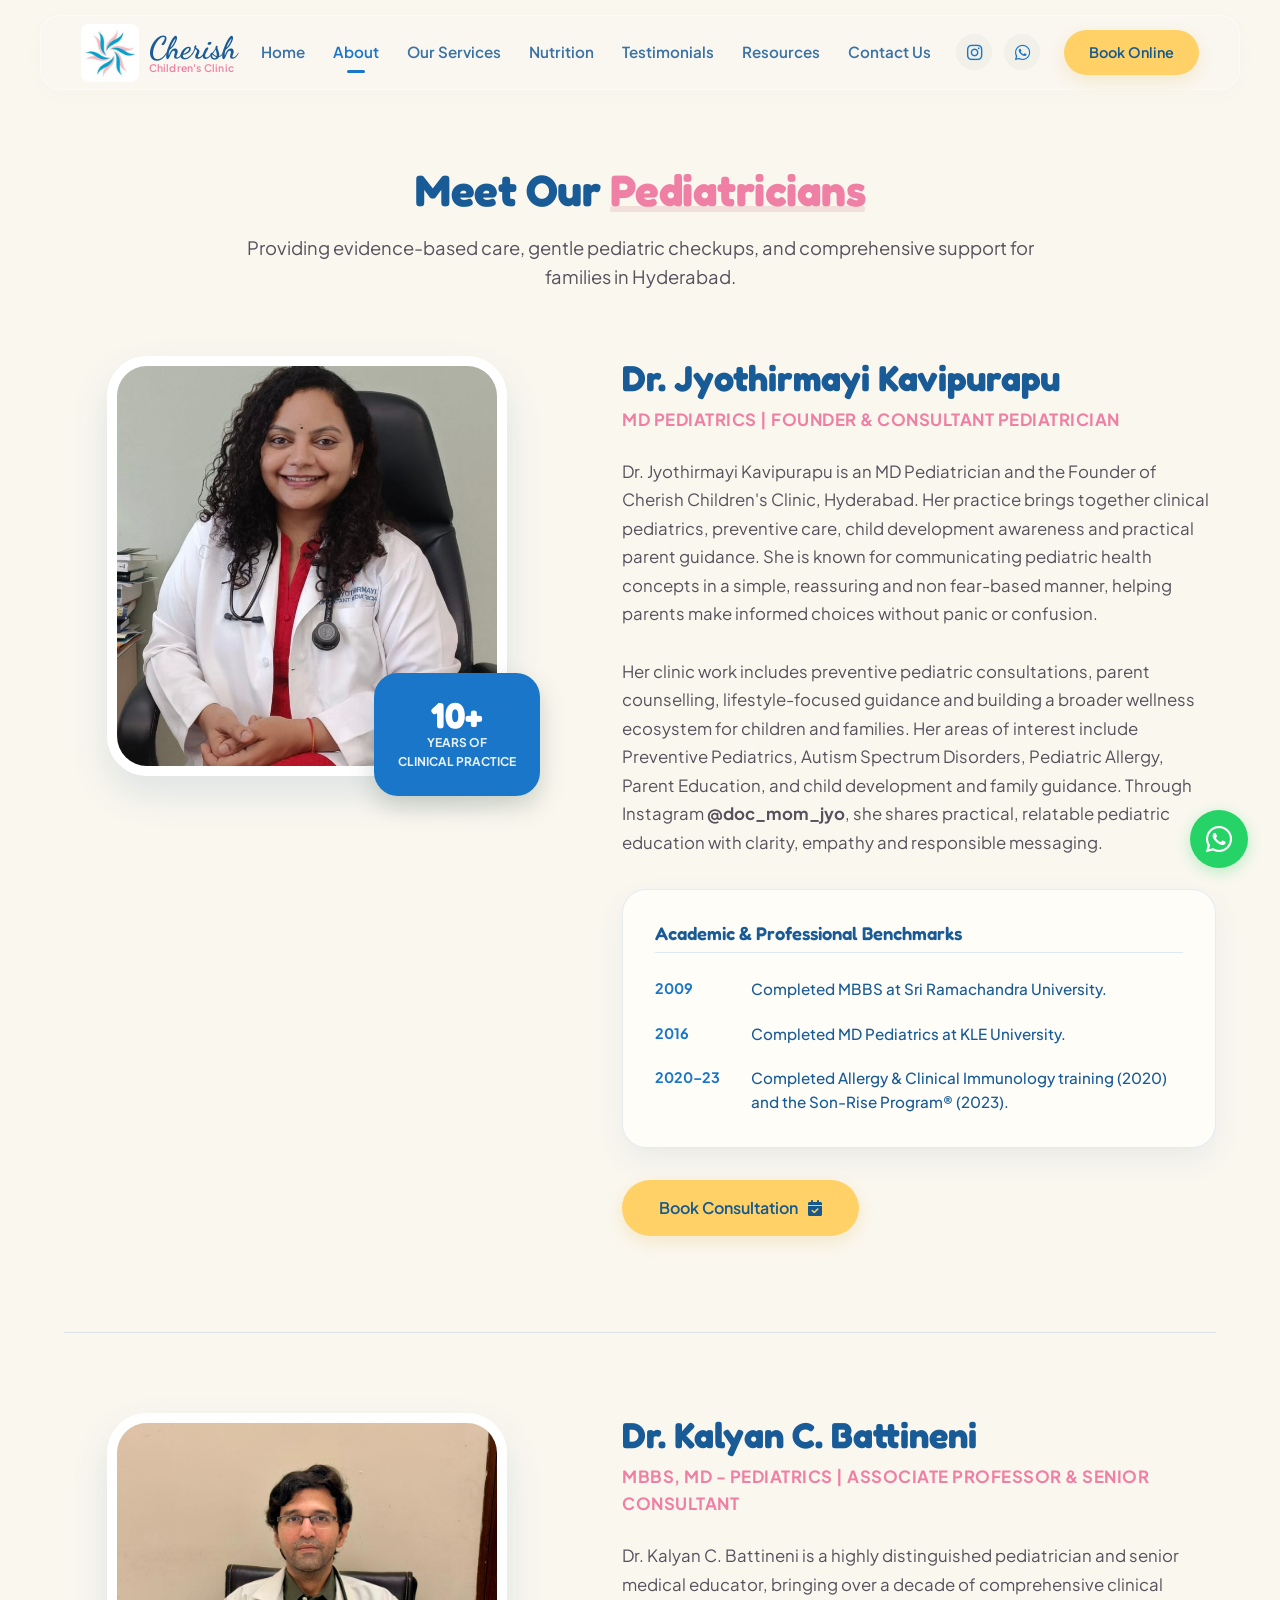
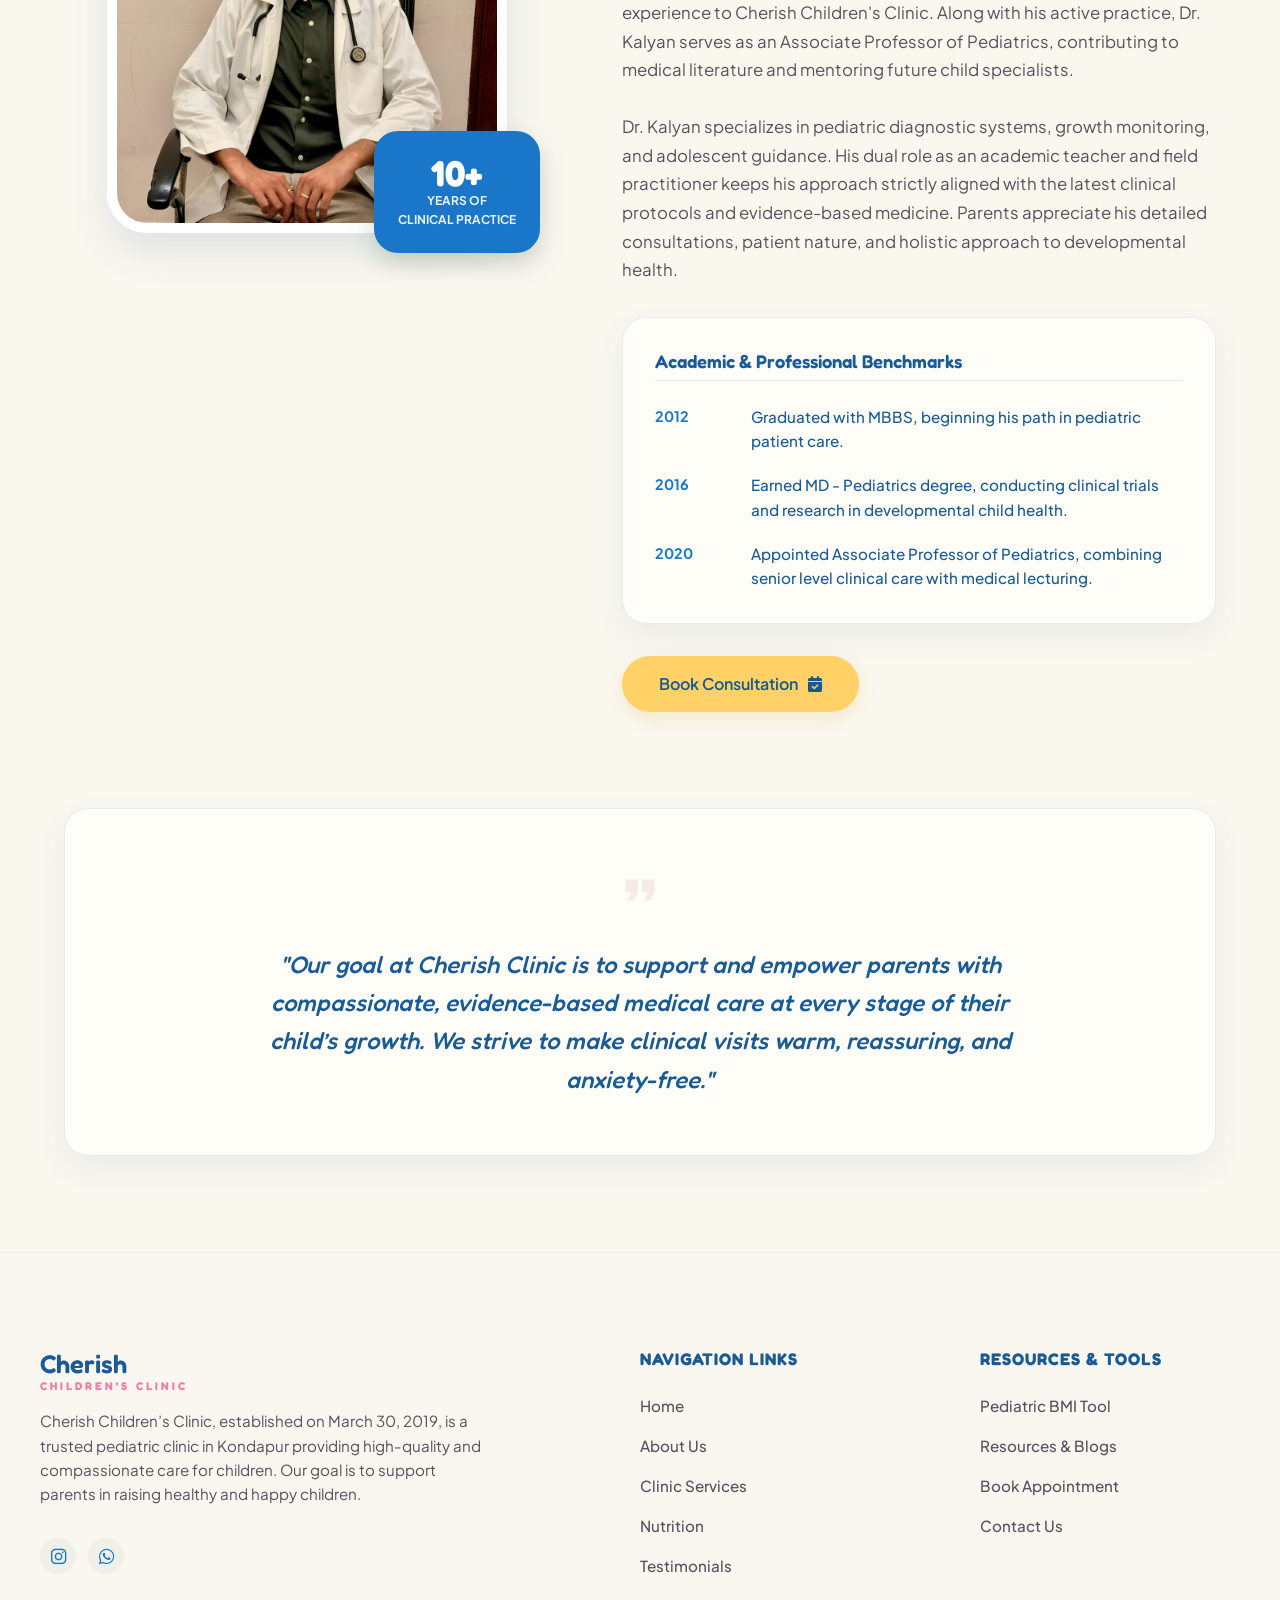
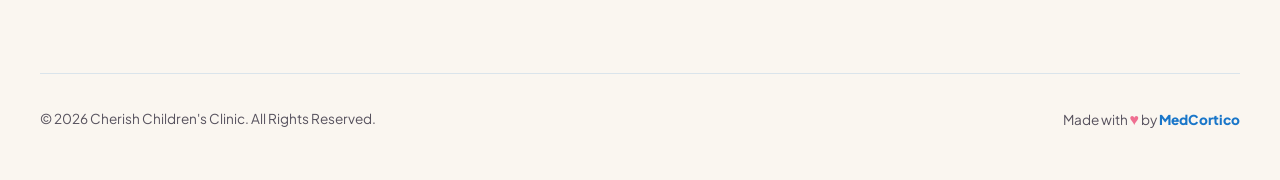
==== commit 61c3046b: "timing changes" ====
--- a/about.html
+++ b/about.html
@@ -95,7 +95,7 @@
       <!-- Page Header -->
       <div class="page-header">
         <h2>Meet Our <span class="highlight-rose">Pediatricians</span></h2>
-        <p>Providing evidence-based care, gentle pediatric checkups, and comprehensive support for local families in Kondapur.</p>
+        <p>Providing evidence-based care, gentle pediatric checkups, and comprehensive support for families in Hyderabad.</p>
       </div>
 
       <!-- About Split Details - Dr. Jyo -->
--- a/index.css
+++ b/index.css
@@ -1,5 +1,5 @@
 /* index.css - Cherish Children's Clinic Design System & Styles */
-@import url('https://fonts.googleapis.com/css2?family=Fredoka:wght@500;600;700&family=Plus+Jakarta+Sans:wght@300;400;500;600;700;800&display=swap');
+@import url('https://fonts.googleapis.com/css2?family=Fredoka:wght@500;600;700&family=Nunito:wght@600;700&family=Plus+Jakarta+Sans:wght@300;400;500;600;700;800&family=Dancing+Script:wght@700&family=Great+Vibes&family=Parisienne&family=Playball&display=swap');
 
 :root {
   /* Warm, child-first palette inspired by the clinic reference */
@@ -30,6 +30,9 @@
   
   --font-heading: 'Fredoka', sans-serif;
   --font-body: 'Plus Jakarta Sans', sans-serif;
+  
+  /* Feminine curly logo font options: 'Dancing Script', 'Great Vibes', 'Parisienne', 'Playball' */
+  --font-logo: 'Dancing Script', cursive;
 }
 
 /* Base resets & animations */
@@ -323,18 +326,21 @@
 }
 
 header .logo-container h1 {
-  font-size: 1.45rem;
-  font-weight: 800;
-  letter-spacing: -0.5px;
+  font-family: var(--font-logo);
+  font-size: 1.95rem;
+  font-weight: 700;
+  letter-spacing: normal;
+  line-height: 1.1;
   display: flex;
   flex-direction: column;
 }
 
 header .logo-container h1 span.clinic-sub {
+  font-family: var(--font-body);
   font-size: 0.65rem;
   font-weight: 600;
-  text-transform: uppercase;
-  letter-spacing: 3px;
+  text-transform: none;
+  letter-spacing: 0.2px;
   color: var(--terracotta-rose);
   margin-top: -3px;
 }
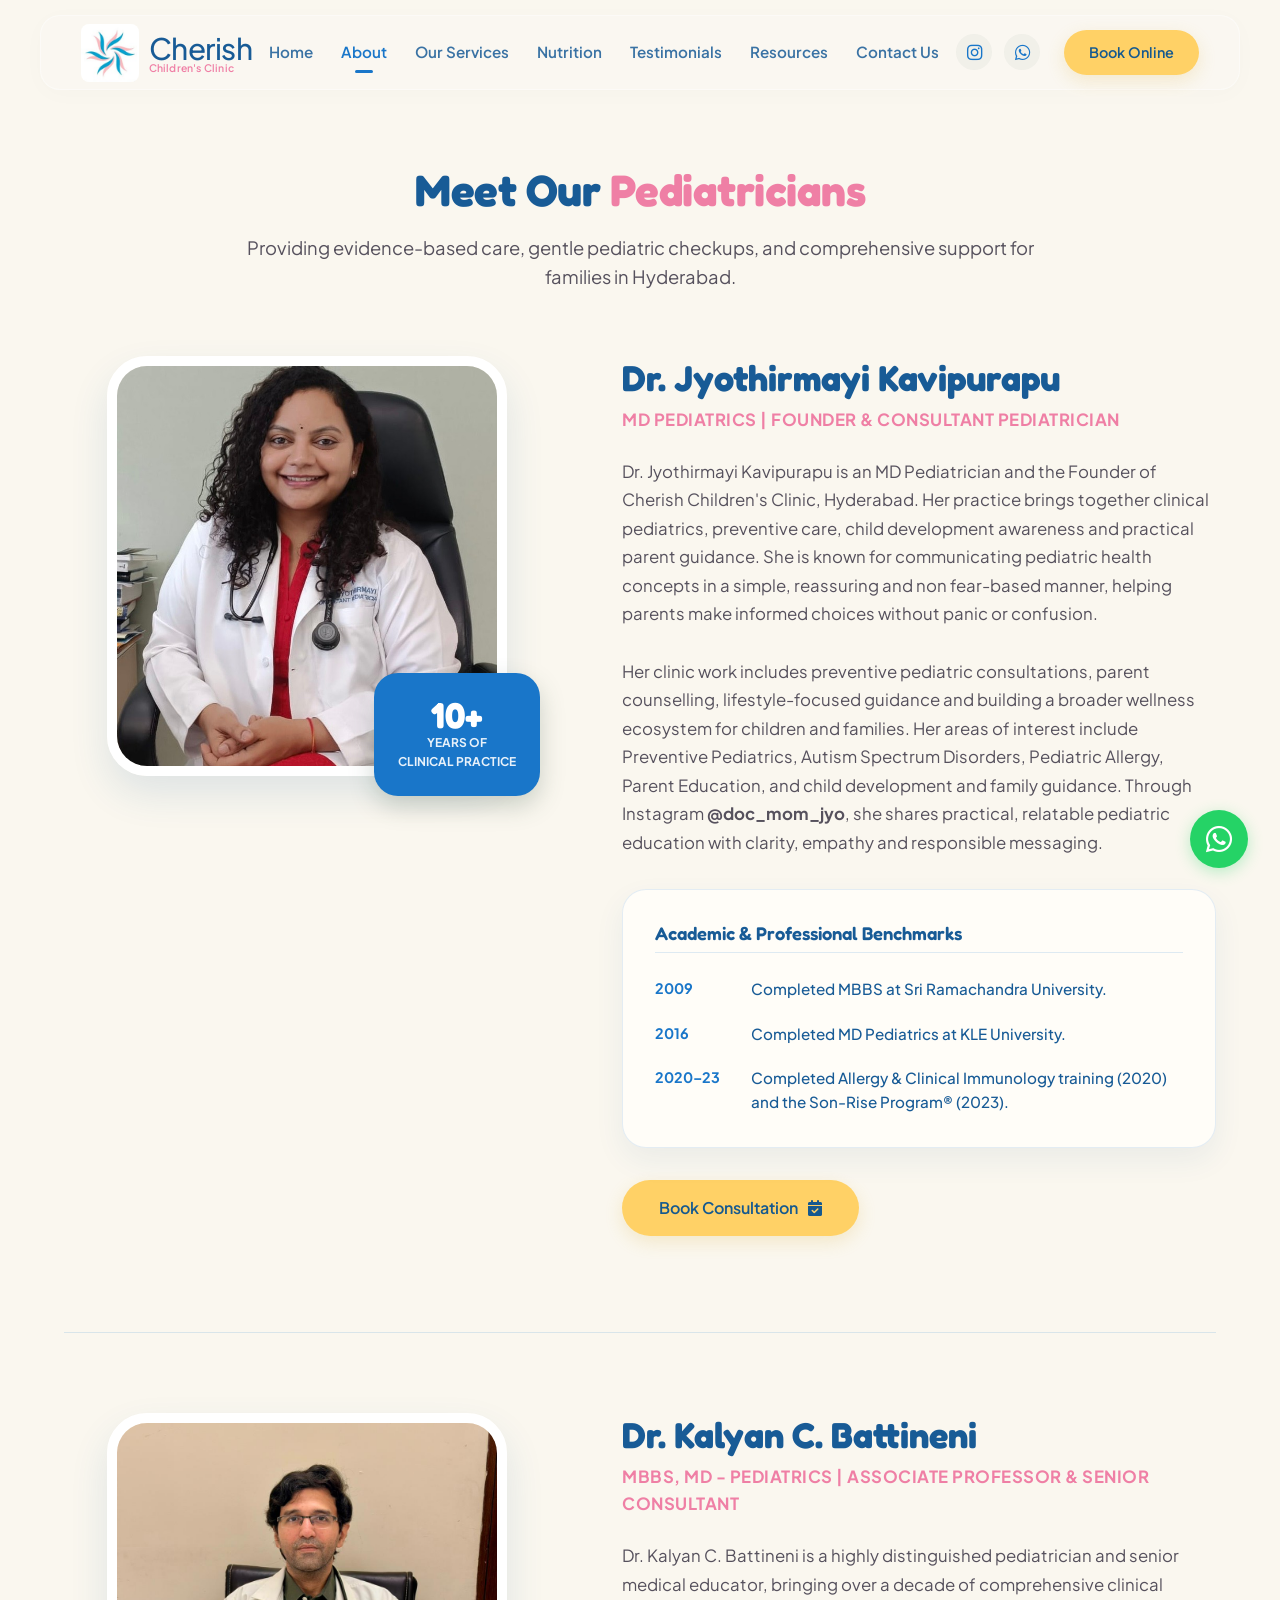
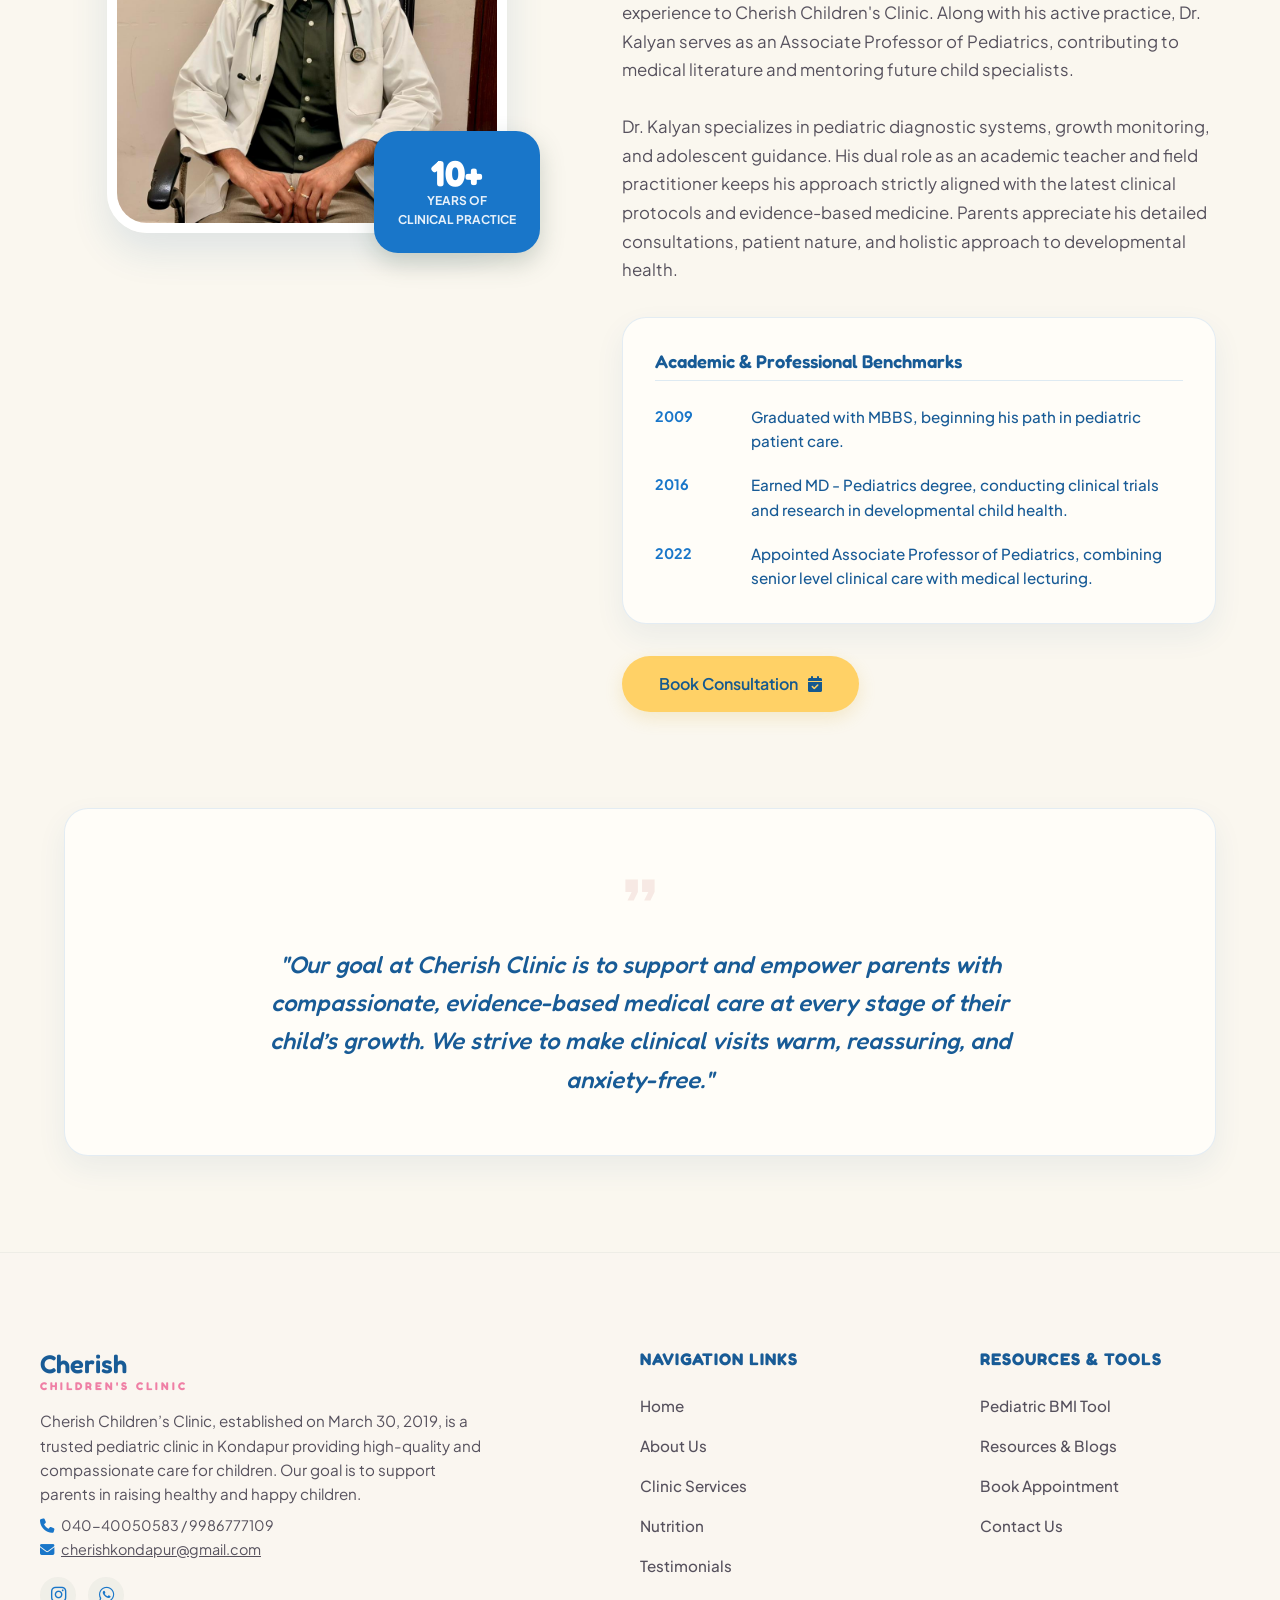
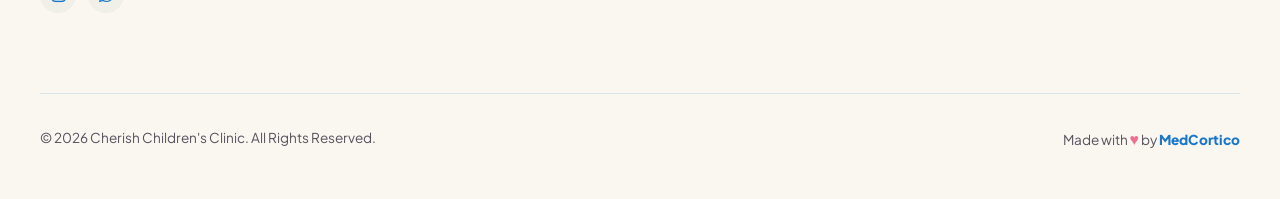
==== commit 0de679eb: "minor changes" ====
--- a/about.html
+++ b/about.html
@@ -171,7 +171,7 @@
             <h4>Academic & Professional Benchmarks</h4>
             
             <div class="timeline-item">
-              <div class="timeline-year">2012</div>
+              <div class="timeline-year">2009</div>
               <div class="timeline-text">Graduated with MBBS, beginning his path in pediatric patient care.</div>
             </div>
             
@@ -181,7 +181,7 @@
             </div>
             
             <div class="timeline-item">
-              <div class="timeline-year">2020</div>
+              <div class="timeline-year">2022</div>
               <div class="timeline-text">Appointed Associate Professor of Pediatrics, combining senior level clinical care with medical lecturing.</div>
             </div>
           </div>
@@ -211,7 +211,11 @@
           Cherish
           <span class="clinic-sub">Children's Clinic</span>
         </h2>
-        <p>Cherish Children’s Clinic, established on March 30, 2019, is a trusted pediatric clinic in Kondapur providing high-quality and compassionate care for children. Our goal is to support parents in raising healthy and happy children.</p>
+        <p style="margin-bottom: 0.5rem;">Cherish Children’s Clinic, established on March 30, 2019, is a trusted pediatric clinic in Kondapur providing high-quality and compassionate care for children. Our goal is to support parents in raising healthy and happy children.</p>
+        <p style="font-size: 0.9rem; margin-bottom: 1rem; color: var(--text-secondary);">
+          <i class="fa-solid fa-phone" style="margin-right: 5px; color: var(--sage-green);"></i> <a href="tel:04040050583" style="color: inherit;">040-40050583</a> / <a href="tel:9986777109" style="color: inherit;">9986777109</a><br>
+          <i class="fa-solid fa-envelope" style="margin-right: 5px; color: var(--sage-green);"></i> <a href="mailto:cherishkondapur@gmail.com" style="color: inherit; text-decoration: underline;">cherishkondapur@gmail.com</a>
+        </p>
         <div class="social-icons" style="margin-top: 1rem;">
           <a href="https://www.instagram.com/doc_mom_jyo/?hl=en" target="_blank" class="social-icon instagram" aria-label="Instagram"><i class="fab fa-instagram"></i></a>
           <a href="https://wa.me/919986777109" target="_blank" class="social-icon whatsapp" aria-label="WhatsApp"><i class="fab fa-whatsapp"></i></a>
--- a/index.css
+++ b/index.css
@@ -32,7 +32,7 @@
   --font-body: 'Plus Jakarta Sans', sans-serif;
   
   /* Feminine curly logo font options: 'Dancing Script', 'Great Vibes', 'Parisienne', 'Playball' */
-  --font-logo: 'Dancing Script', cursive;
+  --font-logo: var(--font-body);
 }
 
 /* Base resets & animations */
@@ -191,15 +191,7 @@
 }
 
 .page-header h2 span.highlight-rose::after {
-  content: '';
-  position: absolute;
-  bottom: 5px;
-  left: 0;
-  width: 100%;
-  height: 6px;
-  background-color: rgba(198, 123, 115, 0.18);
-  border-radius: 2px;
-  z-index: -1;
+  display: none;
 }
 
 .page-header p {
@@ -327,9 +319,9 @@
 
 header .logo-container h1 {
   font-family: var(--font-logo);
-  font-size: 1.95rem;
-  font-weight: 700;
-  letter-spacing: normal;
+  font-size: 1.85rem;
+  font-weight: 500;
+  letter-spacing: -0.5px;
   line-height: 1.1;
   display: flex;
   flex-direction: column;
@@ -530,15 +522,7 @@
 }
 
 .hero-text h1 span.highlight-rose::after {
-  content: '';
-  position: absolute;
-  bottom: 8px;
-  left: 0;
-  width: 100%;
-  height: 12px;
-  background-color: rgba(198, 123, 115, 0.15);
-  z-index: -1;
-  border-radius: 2px;
+  display: none;
 }
 
 .hero-text p {
@@ -556,27 +540,38 @@
 .hero-phone {
   display: inline-flex;
   align-items: center;
-  gap: .9rem;
-  margin-top: 1.5rem;
-  color: var(--sage-green);
-  font-family: var(--font-heading);
-  font-size: 1.45rem;
-  font-weight: 700;
+  gap: 0.75rem;
+  margin-top: 2rem;
+  color: var(--text-primary);
+  background: var(--glass-bg);
+  border: 1px solid var(--glass-border);
+  box-shadow: var(--glass-shadow);
+  padding: 0.6rem 1.25rem;
+  border-radius: 50px;
+  font-family: var(--font-body);
+  font-size: 1.05rem;
+  font-weight: 600;
+  transition: var(--transition-quick);
 }
 
 .hero-phone > i {
-  width: 48px;
-  height: 48px;
+  width: 32px;
+  height: 32px;
   display: grid;
   place-items: center;
   border-radius: 50%;
   color: #15598f;
   background: #ffd166;
-}
-
-.hero-phone span { display: flex; flex-direction: column; line-height: 1.1; }
-.hero-phone small { font-family: var(--font-body); font-size: .72rem; font-weight: 700; text-transform: uppercase; letter-spacing: .08em; color: var(--text-secondary); margin-bottom: .25rem; }
-.hero-phone:hover { transform: translateY(-2px); }
+  font-size: 0.9rem;
+}
+
+.hero-phone span { display: flex; flex-direction: row; align-items: center; gap: 0.5rem; line-height: 1.1; }
+.hero-phone small { font-family: var(--font-body); font-size: .72rem; font-weight: 700; text-transform: uppercase; letter-spacing: .08em; color: var(--text-secondary); margin-bottom: 0; }
+.hero-phone:hover {
+  transform: translateY(-2px);
+  box-shadow: var(--glass-shadow-hover);
+  border-color: rgba(255, 255, 255, 0.95);
+}
 
 /* Home hero card right side */
 .hero-badge-card {
@@ -2302,6 +2297,12 @@
     justify-content: center;
     flex-wrap: wrap;
     gap: 0.75rem;
+  }
+
+  .hero-phone {
+    margin: 2rem auto 0 auto;
+    display: inline-flex;
+    justify-content: center;
   }
   
   .hero-actions .btn-primary,
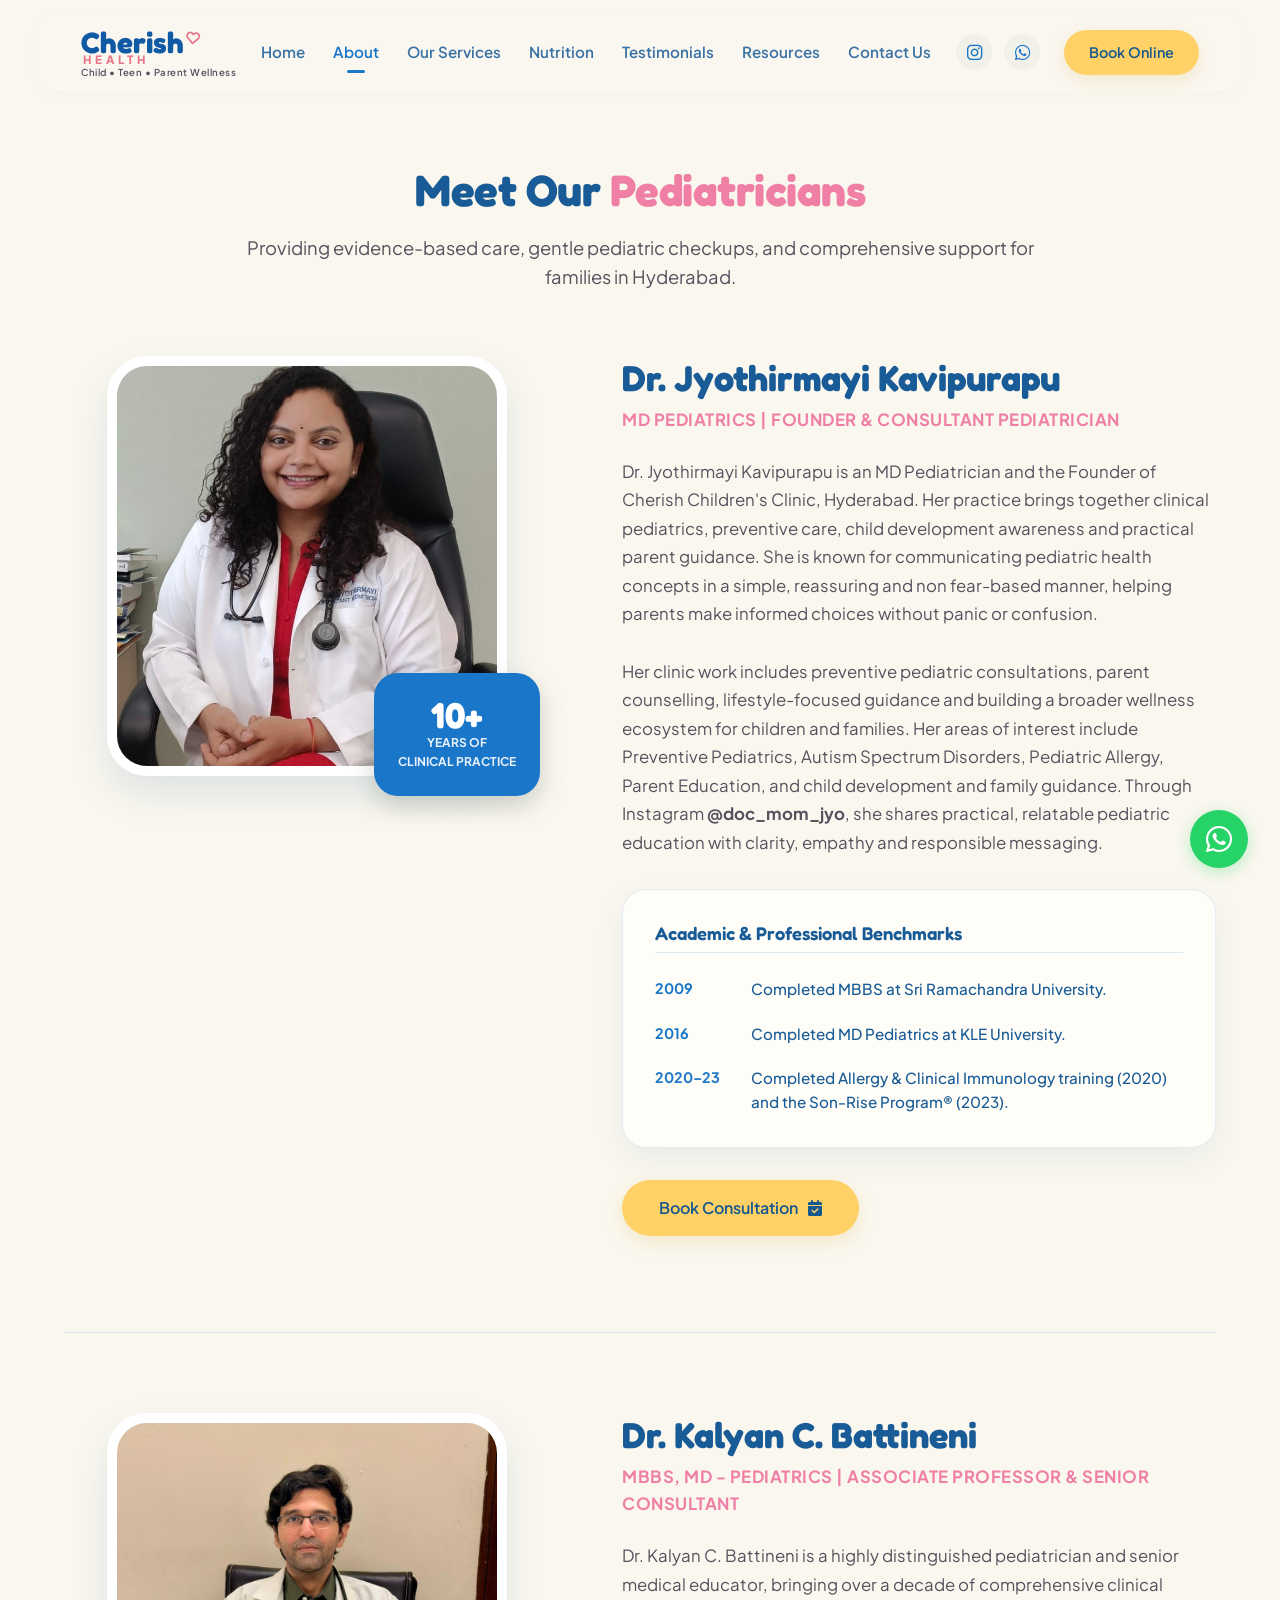
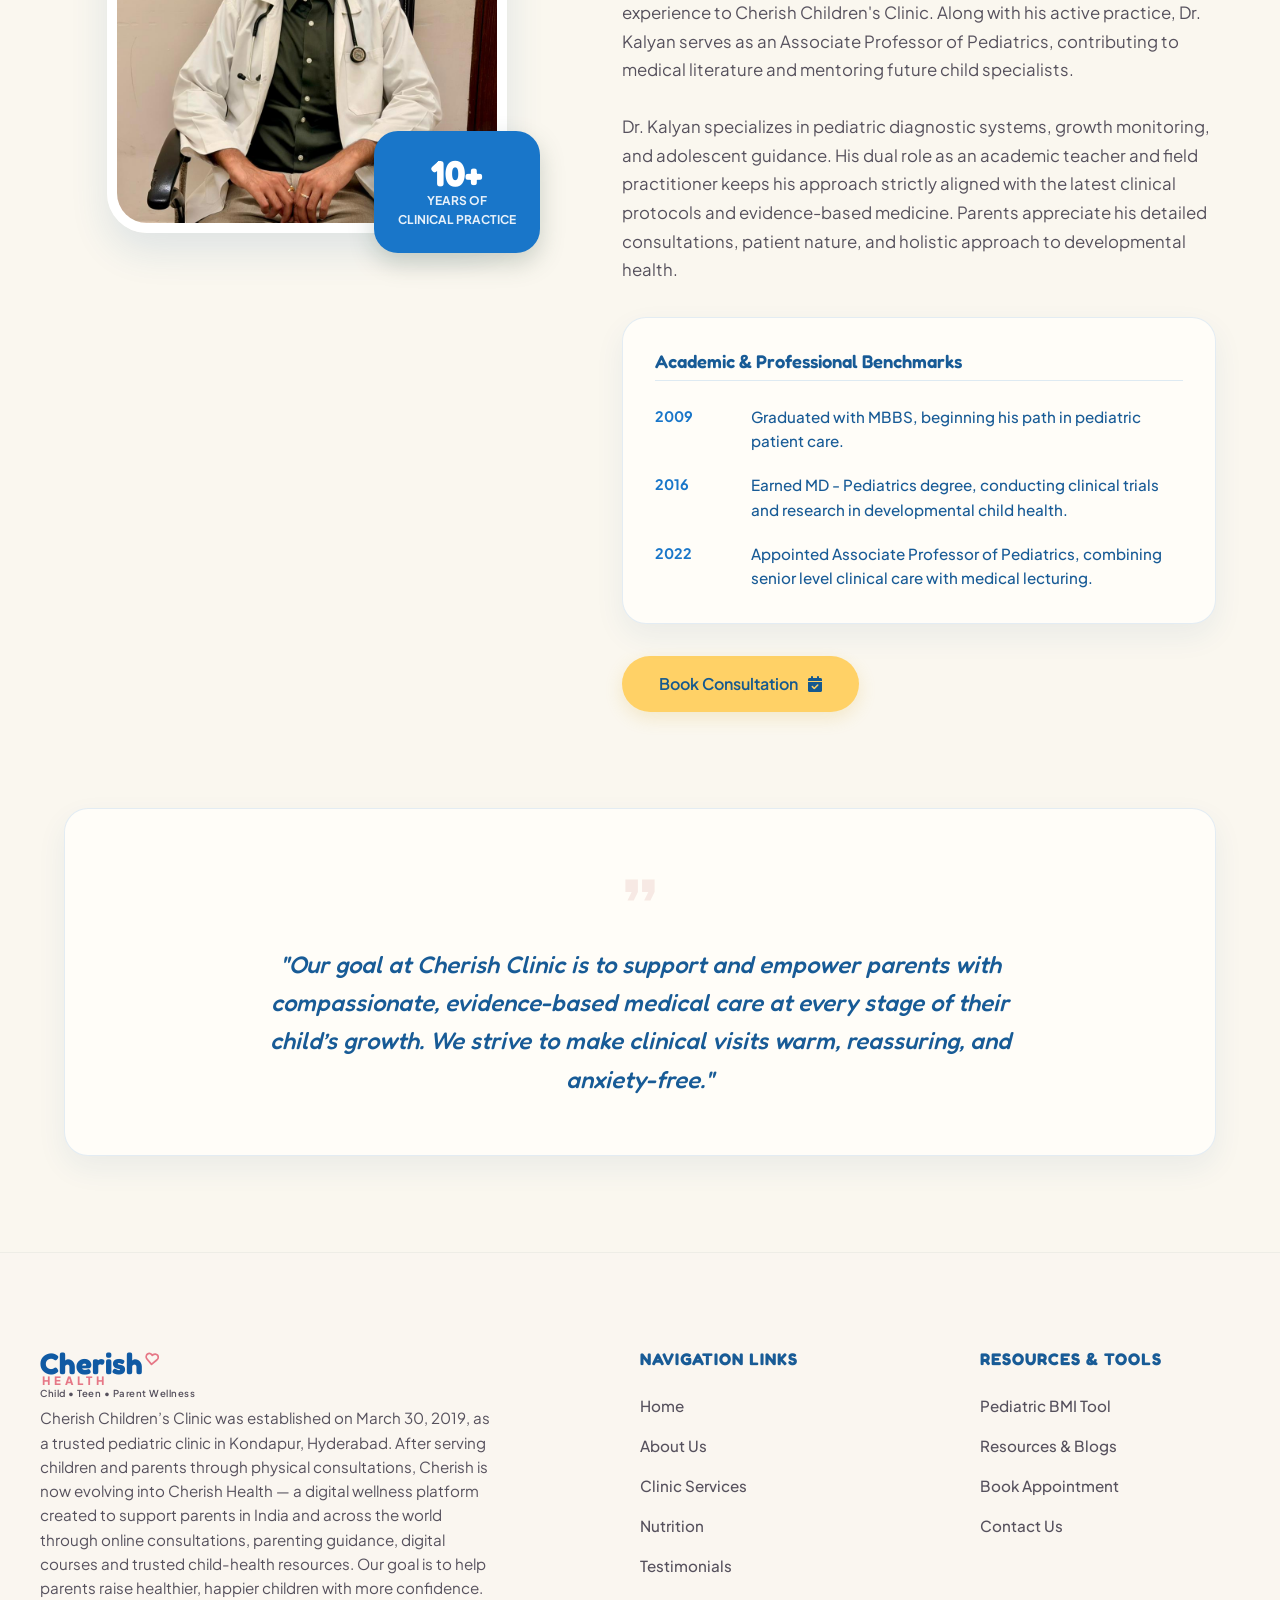
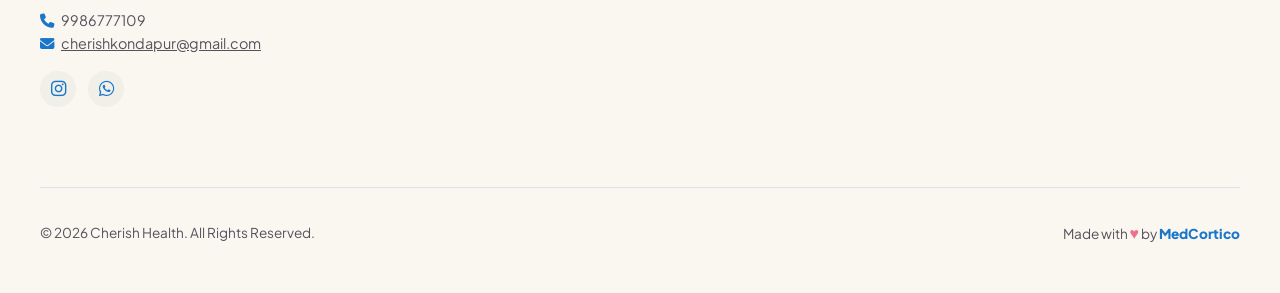
==== commit 0035015a: "cherish health" ====
--- a/about.html
+++ b/about.html
@@ -3,7 +3,7 @@
 <head>
   <meta charset="UTF-8">
   <meta name="viewport" content="width=device-width, initial-scale=1.0">
-  <title>About Dr. Jyothirmayi - Cherish Children's Clinic</title>
+  <title>About Dr. Jyothirmayi - Cherish Health</title>
   <meta name="description" content="Meet Dr. Jyothirmayi Kavipurapu, MBBS, MD - Pediatrics. Pediatrician with 10+ years of experience leading Cherish Children's Clinic in Kondapur, Hyderabad.">
   <meta name="keywords" content="dr jyothirmayi pediatrician, pediatric specialist kondapur, md pediatrics, best child doctor hyderabad">
   <meta name="author" content="Dr. K Jyothirmayi">
@@ -25,7 +25,7 @@
   <div class="bg-blob bg-blob-3"></div>
 
   <!-- Floating WhatsApp Widget -->
-  <a href="https://wa.me/919986777109?text=Hello%20Cherish%20Children's%20Clinic,%20I'd%20like%20to%20inquire%20about%20booking%20an%20appointment." 
+  <a href="https://wa.me/919986777109?text=Hello%20Cherish%20Health,%20I'd%20like%20to%20book%20an%20online%20consultation." 
      target="_blank" 
      class="whatsapp-widget" 
      aria-label="Chat with us on WhatsApp">
@@ -35,11 +35,13 @@
   <!-- Header Navigation -->
   <header id="main-header">
     <div class="logo-container">
-      <img src="photos/logo.jpg" alt="Cherish Clinic Logo" class="logo-img">
-      <h1>
-        Cherish
-        <span class="clinic-sub">Children's Clinic</span>
-      </h1>
+      <a href="index.html" class="logo-brand-link">
+        <div class="logo-brand">
+          <span class="logo-cherish">Cherish<svg class="logo-heart" viewBox="0 0 24 24" fill="none" stroke="currentColor" stroke-width="3" stroke-linecap="round" stroke-linejoin="round"><path d="M20.84 4.61a5.5 5.5 0 0 0-7.78 0L12 5.67l-1.06-1.06a5.5 5.5 0 0 0-7.78 7.78l1.06 1.06L12 21.23l7.78-7.78 1.06-1.06a5.5 5.5 0 0 0 0-7.78z"></path></svg></span>
+          <span class="logo-health">HEALTH</span>
+          <span class="logo-subline">Child • Teen • Parent Wellness</span>
+        </div>
+      </a>
     </div>
     
     <nav class="nav-menu">
@@ -207,13 +209,16 @@
   <footer>
     <div class="footer-top-columns">
       <div class="footer-logo-brand">
-        <h2>
-          Cherish
-          <span class="clinic-sub">Children's Clinic</span>
-        </h2>
-        <p style="margin-bottom: 0.5rem;">Cherish Children’s Clinic, established on March 30, 2019, is a trusted pediatric clinic in Kondapur providing high-quality and compassionate care for children. Our goal is to support parents in raising healthy and happy children.</p>
+        <a href="index.html" class="logo-brand-link">
+          <div class="logo-brand">
+            <span class="logo-cherish">Cherish<svg class="logo-heart" viewBox="0 0 24 24" fill="none" stroke="currentColor" stroke-width="3" stroke-linecap="round" stroke-linejoin="round"><path d="M20.84 4.61a5.5 5.5 0 0 0-7.78 0L12 5.67l-1.06-1.06a5.5 5.5 0 0 0-7.78 7.78l1.06 1.06L12 21.23l7.78-7.78 1.06-1.06a5.5 5.5 0 0 0 0-7.78z"></path></svg></span>
+            <span class="logo-health">HEALTH</span>
+            <span class="logo-subline" style="margin-bottom: 0.5rem;">Child • Teen • Parent Wellness</span>
+          </div>
+        </a>
+        <p style="margin-bottom: 0.5rem;">Cherish Children’s Clinic was established on March 30, 2019, as a trusted pediatric clinic in Kondapur, Hyderabad. After serving children and parents through physical consultations, Cherish is now evolving into Cherish Health — a digital wellness platform created to support parents in India and across the world through online consultations, parenting guidance, digital courses and trusted child-health resources. Our goal is to help parents raise healthier, happier children with more confidence.</p>
         <p style="font-size: 0.9rem; margin-bottom: 1rem; color: var(--text-secondary);">
-          <i class="fa-solid fa-phone" style="margin-right: 5px; color: var(--sage-green);"></i> <a href="tel:04040050583" style="color: inherit;">040-40050583</a> / <a href="tel:9986777109" style="color: inherit;">9986777109</a><br>
+          <i class="fa-solid fa-phone" style="margin-right: 5px; color: var(--sage-green);"></i> <a href="tel:9986777109" style="color: inherit;">9986777109</a><br>
           <i class="fa-solid fa-envelope" style="margin-right: 5px; color: var(--sage-green);"></i> <a href="mailto:cherishkondapur@gmail.com" style="color: inherit; text-decoration: underline;">cherishkondapur@gmail.com</a>
         </p>
         <div class="social-icons" style="margin-top: 1rem;">
@@ -245,7 +250,7 @@
     </div>
 
     <div class="footer-bottom-bar">
-      <p>&copy; 2026 Cherish Children's Clinic. All Rights Reserved.</p>
+      <p>&copy; 2026 Cherish Health. All Rights Reserved.</p>
       <p>Made with <span class="footer-love" aria-label="love">♥</span> by <a href="https://medcortico.com" target="_blank" rel="noopener noreferrer">MedCortico</a></p>
     </div>
   </footer>
--- a/index.css
+++ b/index.css
@@ -304,38 +304,57 @@
   gap: 0.6rem;
 }
 
-header .logo-container .logo-svg {
-  width: 32px;
-  height: 32px;
-  fill: var(--sage-green);
-}
-
-header .logo-container .logo-img {
-  width: 58px;
-  height: 58px;
-  object-fit: contain;
-  border-radius: 8px;
-}
-
-header .logo-container h1 {
-  font-family: var(--font-logo);
+/* Brand Text Logo matching mockup */
+.logo-brand-link {
+  display: inline-block;
+  text-decoration: none;
+}
+
+.logo-brand {
+  display: flex;
+  flex-direction: column;
+  line-height: 0.95;
+}
+
+.logo-cherish {
+  font-family: 'Fredoka', sans-serif;
+  font-weight: 700;
   font-size: 1.85rem;
-  font-weight: 500;
-  letter-spacing: -0.5px;
-  line-height: 1.1;
-  display: flex;
-  flex-direction: column;
-}
-
-header .logo-container h1 span.clinic-sub {
-  font-family: var(--font-body);
-  font-size: 0.65rem;
+  color: #105aa3; /* vibrant logo blue */
+  display: inline-flex;
+  align-items: center;
+  position: relative;
+}
+
+.logo-heart {
+  width: 14px;
+  height: 14px;
+  stroke: #e67786; /* pink outline */
+  margin-left: 2px;
+  align-self: flex-start;
+  margin-top: 3px;
+  transform: rotate(5deg);
+}
+
+.logo-health {
+  font-family: 'Plus Jakarta Sans', sans-serif;
+  font-weight: 800;
+  font-size: 0.72rem;
+  color: #e67786; /* pink text */
+  letter-spacing: 4px;
+  margin-top: -1px;
+  padding-left: 2px;
+}
+
+.logo-subline {
+  font-family: 'Plus Jakarta Sans', sans-serif;
+  font-size: 0.6rem;
   font-weight: 600;
-  text-transform: none;
-  letter-spacing: 0.2px;
-  color: var(--terracotta-rose);
-  margin-top: -3px;
-}
+  color: var(--text-secondary);
+  letter-spacing: 0.5px;
+  margin-top: 2px;
+}
+
 
 /* Nav Menu Desktop */
 .nav-menu {
@@ -635,27 +654,53 @@
   display: block;
 }
 
-.badge-bullets-list {
-  list-style: none;
-  display: flex;
-  flex-direction: column;
-  gap: 0.75rem;
-}
-
-.badge-bullets-list li {
-  font-size: 0.9rem;
-  font-weight: 500;
-  display: flex;
-  align-items: center;
-  gap: 0.75rem;
-}
-
-.badge-bullets-list li svg {
-  width: 18px;
-  height: 18px;
-  fill: var(--terracotta-rose);
+.founder-badges-grid {
+  display: grid;
+  grid-template-columns: repeat(2, 1fr);
+  gap: 0.6rem;
+}
+
+.founder-badges-grid .badge-tag:last-child {
+  grid-column: span 2;
+  justify-content: center;
+}
+
+.badge-tag {
+  font-family: var(--font-body);
+  font-size: 0.75rem;
+  font-weight: 700;
+  color: var(--text-primary);
+  background-color: var(--bg-sage-light);
+  border: 1px solid var(--border-color);
+  padding: 0.45rem 0.6rem;
+  border-radius: 12px;
+  display: inline-flex;
+  align-items: center;
+  gap: 0.4rem;
+  line-height: 1.2;
+}
+
+.badge-tag i {
+  color: var(--terracotta-rose);
+  font-size: 0.8rem;
   flex-shrink: 0;
 }
+
+.founder-card-desc {
+  font-family: var(--font-body);
+  font-size: 0.92rem;
+  color: var(--text-secondary);
+  line-height: 1.5;
+}
+
+.founder-card-inperson {
+  font-family: var(--font-body);
+  font-size: 0.85rem;
+  font-weight: 700;
+  color: var(--terracotta-rose);
+  margin-top: 0.25rem;
+}
+
 
 .hero-contact-strip {
   border-top: 1px solid var(--border-color);
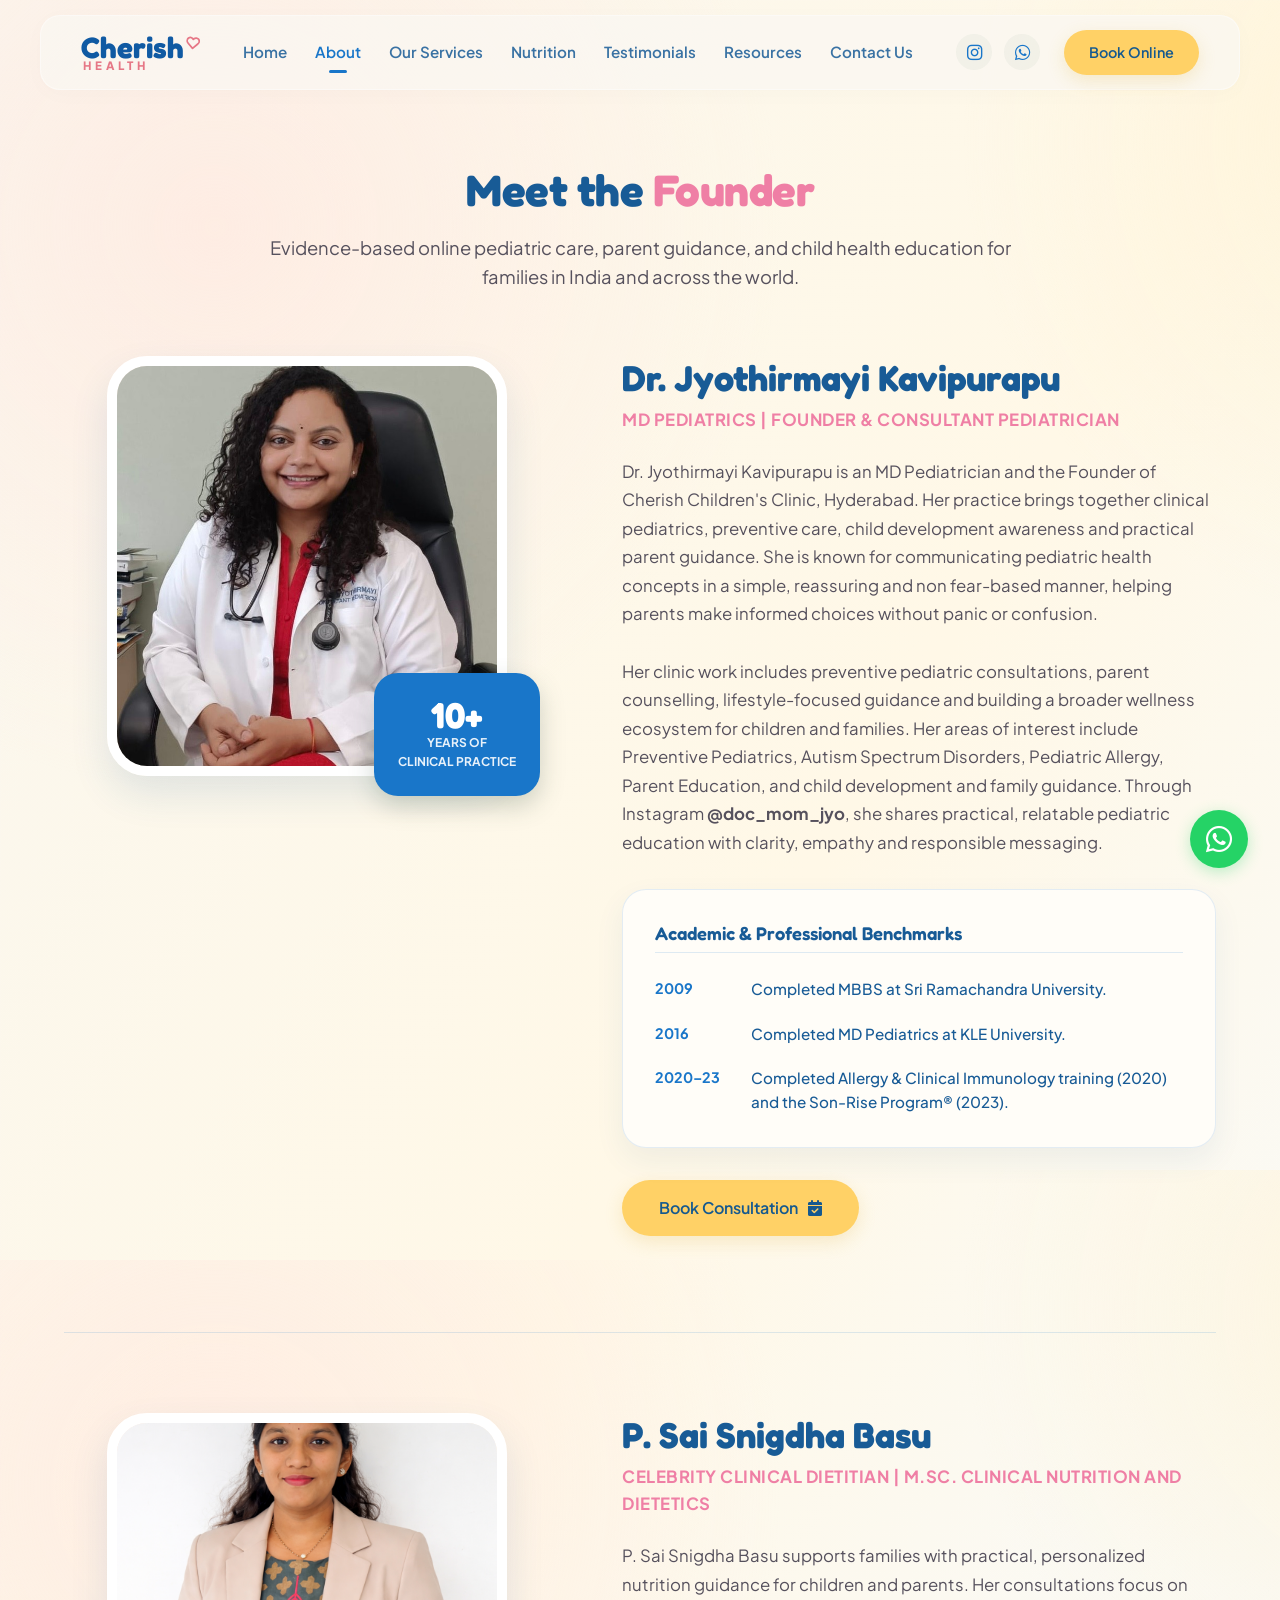
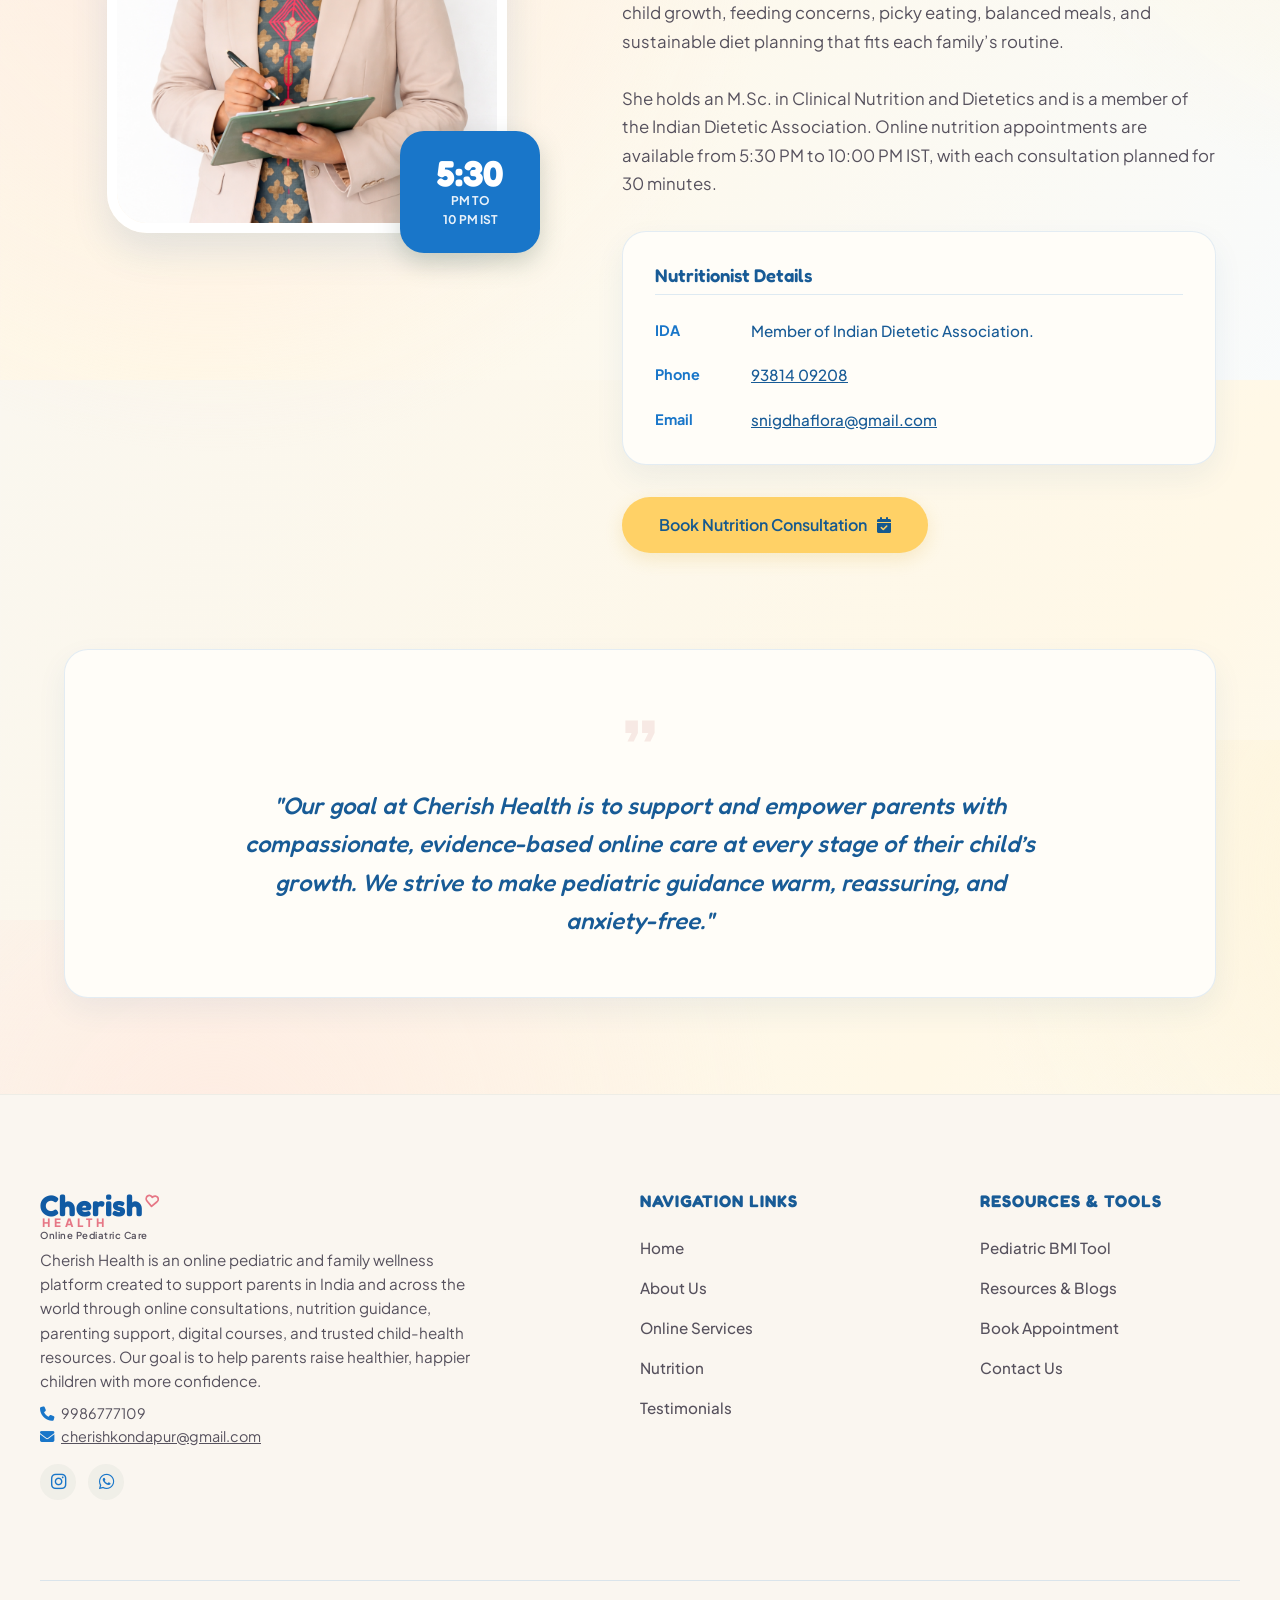
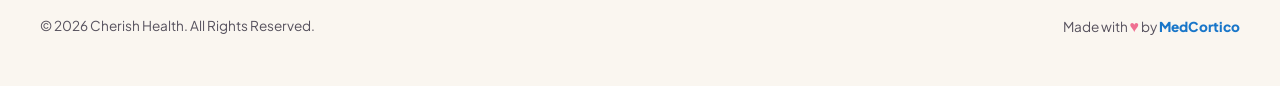
==== commit 53596069: "remove kalyan add nutritionist" ====
--- a/about.html
+++ b/about.html
@@ -4,8 +4,8 @@
   <meta charset="UTF-8">
   <meta name="viewport" content="width=device-width, initial-scale=1.0">
   <title>About Dr. Jyothirmayi - Cherish Health</title>
-  <meta name="description" content="Meet Dr. Jyothirmayi Kavipurapu, MBBS, MD - Pediatrics. Pediatrician with 10+ years of experience leading Cherish Children's Clinic in Kondapur, Hyderabad.">
-  <meta name="keywords" content="dr jyothirmayi pediatrician, pediatric specialist kondapur, md pediatrics, best child doctor hyderabad">
+  <meta name="description" content="Meet Dr. Jyothirmayi Kavipurapu, founder of Cherish Health, and P. Sai Snigdha Basu, clinical dietitian.">
+  <meta name="keywords" content="dr jyothirmayi pediatrician, online pediatrician, md pediatrics, clinical dietitian, child nutrition">
   <meta name="author" content="Dr. K Jyothirmayi">
   
   <!-- FontAwesome Icons CDN -->
@@ -39,7 +39,7 @@
         <div class="logo-brand">
           <span class="logo-cherish">Cherish<svg class="logo-heart" viewBox="0 0 24 24" fill="none" stroke="currentColor" stroke-width="3" stroke-linecap="round" stroke-linejoin="round"><path d="M20.84 4.61a5.5 5.5 0 0 0-7.78 0L12 5.67l-1.06-1.06a5.5 5.5 0 0 0-7.78 7.78l1.06 1.06L12 21.23l7.78-7.78 1.06-1.06a5.5 5.5 0 0 0 0-7.78z"></path></svg></span>
           <span class="logo-health">HEALTH</span>
-          <span class="logo-subline">Child • Teen • Parent Wellness</span>
+          <span class="logo-subline">Online Pediatric Care</span>
         </div>
       </a>
     </div>
@@ -96,8 +96,8 @@
       
       <!-- Page Header -->
       <div class="page-header">
-        <h2>Meet Our <span class="highlight-rose">Pediatricians</span></h2>
-        <p>Providing evidence-based care, gentle pediatric checkups, and comprehensive support for families in Hyderabad.</p>
+        <h2>Meet the <span class="highlight-rose">Founder</span></h2>
+        <p>Evidence-based online pediatric care, parent guidance, and child health education for families in India and across the world.</p>
       </div>
 
       <!-- About Split Details - Dr. Jyo -->
@@ -146,49 +146,49 @@
         </div>
       </div>
 
-      <!-- About Split Details - Dr. Kalyan -->
+      <!-- About Split Details - Nutritionist -->
       <div class="about-split" style="margin-bottom: 4rem; border-top: 1px solid var(--border-color); padding-top: 5rem;">
         <!-- Photo column -->
         <div class="about-media-column">
-          <img src="photos/dr kalyan c .jpeg" alt="Dr. Kalyan C. Battineni" class="about-photo-frame">
+          <img src="photos/nutritionist.png" alt="P. Sai Snigdha Basu" class="about-photo-frame">
           <div class="experience-floating-badge">
-            <h4>10+</h4>
-            <p>Years of<br>Clinical practice</p>
+            <h4>5:30</h4>
+            <p>PM to<br>10 PM IST</p>
           </div>
         </div>
         
         <!-- Bio text column -->
         <div class="about-bio-column">
-          <h3>Dr. Kalyan C. Battineni</h3>
-          <p class="credentials">MBBS, MD - Pediatrics | Associate Professor & Senior Consultant</p>
+          <h3>P. Sai Snigdha Basu</h3>
+          <p class="credentials">Celebrity Clinical Dietitian | M.Sc. Clinical Nutrition and Dietetics</p>
           
           <p class="bio-para">
-            Dr. Kalyan C. Battineni is a highly distinguished pediatrician and senior medical educator, bringing over a decade of comprehensive clinical experience to Cherish Children's Clinic. Along with his active practice, Dr. Kalyan serves as an Associate Professor of Pediatrics, contributing to medical literature and mentoring future child specialists.
+            P. Sai Snigdha Basu supports families with practical, personalized nutrition guidance for children and parents. Her consultations focus on child growth, feeding concerns, picky eating, balanced meals, and sustainable diet planning that fits each family’s routine.
             <br><br>
-            Dr. Kalyan specializes in pediatric diagnostic systems, growth monitoring, and adolescent guidance. His dual role as an academic teacher and field practitioner keeps his approach strictly aligned with the latest clinical protocols and evidence-based medicine. Parents appreciate his detailed consultations, patient nature, and holistic approach to developmental health.
+            She holds an M.Sc. in Clinical Nutrition and Dietetics and is a member of the Indian Dietetic Association. Online nutrition appointments are available from 5:30 PM to 10:00 PM IST, with each consultation planned for 30 minutes.
           </p>
 
           <!-- Timeline Card -->
           <div class="credentials-timeline-card glass-card">
-            <h4>Academic & Professional Benchmarks</h4>
-            
-            <div class="timeline-item">
-              <div class="timeline-year">2009</div>
-              <div class="timeline-text">Graduated with MBBS, beginning his path in pediatric patient care.</div>
-            </div>
-            
-            <div class="timeline-item">
-              <div class="timeline-year">2016</div>
-              <div class="timeline-text">Earned MD - Pediatrics degree, conducting clinical trials and research in developmental child health.</div>
-            </div>
-            
-            <div class="timeline-item">
-              <div class="timeline-year">2022</div>
-              <div class="timeline-text">Appointed Associate Professor of Pediatrics, combining senior level clinical care with medical lecturing.</div>
-            </div>
-          </div>
-
-          <a href="booking.html" class="btn-primary">Book Consultation <i class="fa-solid fa-calendar-check"></i></a>
+            <h4>Nutritionist Details</h4>
+            
+            <div class="timeline-item">
+              <div class="timeline-year">IDA</div>
+              <div class="timeline-text">Member of Indian Dietetic Association.</div>
+            </div>
+            
+            <div class="timeline-item">
+              <div class="timeline-year">Phone</div>
+              <div class="timeline-text"><a href="tel:9381409208" style="color: inherit; text-decoration: underline;">93814 09208</a></div>
+            </div>
+            
+            <div class="timeline-item">
+              <div class="timeline-year">Email</div>
+              <div class="timeline-text"><a href="mailto:snigdhaflora@gmail.com" style="color: inherit; text-decoration: underline;">snigdhaflora@gmail.com</a></div>
+            </div>
+          </div>
+
+          <a href="booking.html" class="btn-primary">Book Nutrition Consultation <i class="fa-solid fa-calendar-check"></i></a>
         </div>
       </div>
 
@@ -198,7 +198,7 @@
           <path d="M6 17h3l2-4V7H5v6h3zm8 0h3l2-4V7h-6v6h3z"/>
         </svg>
         <h3>
-          "Our goal at Cherish Clinic is to support and empower parents with compassionate, evidence-based medical care at every stage of their child’s growth. We strive to make clinical visits warm, reassuring, and anxiety-free."
+          "Our goal at Cherish Health is to support and empower parents with compassionate, evidence-based online care at every stage of their child’s growth. We strive to make pediatric guidance warm, reassuring, and anxiety-free."
         </h3>
       </div>
 
@@ -213,10 +213,10 @@
           <div class="logo-brand">
             <span class="logo-cherish">Cherish<svg class="logo-heart" viewBox="0 0 24 24" fill="none" stroke="currentColor" stroke-width="3" stroke-linecap="round" stroke-linejoin="round"><path d="M20.84 4.61a5.5 5.5 0 0 0-7.78 0L12 5.67l-1.06-1.06a5.5 5.5 0 0 0-7.78 7.78l1.06 1.06L12 21.23l7.78-7.78 1.06-1.06a5.5 5.5 0 0 0 0-7.78z"></path></svg></span>
             <span class="logo-health">HEALTH</span>
-            <span class="logo-subline" style="margin-bottom: 0.5rem;">Child • Teen • Parent Wellness</span>
+            <span class="logo-subline" style="margin-bottom: 0.5rem;">Online Pediatric Care</span>
           </div>
         </a>
-        <p style="margin-bottom: 0.5rem;">Cherish Children’s Clinic was established on March 30, 2019, as a trusted pediatric clinic in Kondapur, Hyderabad. After serving children and parents through physical consultations, Cherish is now evolving into Cherish Health — a digital wellness platform created to support parents in India and across the world through online consultations, parenting guidance, digital courses and trusted child-health resources. Our goal is to help parents raise healthier, happier children with more confidence.</p>
+        <p style="margin-bottom: 0.5rem;">Cherish Health is an online pediatric and family wellness platform created to support parents in India and across the world through online consultations, nutrition guidance, parenting support, digital courses, and trusted child-health resources. Our goal is to help parents raise healthier, happier children with more confidence.</p>
         <p style="font-size: 0.9rem; margin-bottom: 1rem; color: var(--text-secondary);">
           <i class="fa-solid fa-phone" style="margin-right: 5px; color: var(--sage-green);"></i> <a href="tel:9986777109" style="color: inherit;">9986777109</a><br>
           <i class="fa-solid fa-envelope" style="margin-right: 5px; color: var(--sage-green);"></i> <a href="mailto:cherishkondapur@gmail.com" style="color: inherit; text-decoration: underline;">cherishkondapur@gmail.com</a>
@@ -232,7 +232,7 @@
         <ul class="footer-links-list">
           <li><a href="index.html">Home</a></li>
           <li><a href="about.html">About Us</a></li>
-          <li><a href="services.html">Clinic Services</a></li>
+          <li><a href="services.html">Online Services</a></li>
           <li><a href="nutrition.html">Nutrition</a></li>
           <li><a href="testimonials.html">Testimonials</a></li>
         </ul>
--- a/index.css
+++ b/index.css
@@ -62,11 +62,34 @@
   flex-direction: column;
   opacity: 0;
   animation: pageFadeIn 0.8s cubic-bezier(0.16, 1, 0.3, 1) forwards;
-  background-image: none;
+  background-image:
+    radial-gradient(circle at 12% 18%, rgba(255, 232, 223, 0.7), transparent 30%),
+    radial-gradient(circle at 88% 12%, rgba(255, 242, 210, 0.72), transparent 28%),
+    linear-gradient(120deg, #faf7ef, #fff8e7, #f7fbff, #fff1f5);
+  background-size: 140% 140%, 130% 130%, 220% 220%;
+  animation:
+    pageFadeIn 0.8s cubic-bezier(0.16, 1, 0.3, 1) forwards,
+    ambientGradient 26s ease-in-out infinite;
 }
 
 @keyframes pageFadeIn {
   to { opacity: 1; }
+}
+
+@keyframes ambientGradient {
+  0%, 100% {
+    background-position: 0% 20%, 100% 0%, 0% 50%;
+  }
+
+  50% {
+    background-position: 28% 0%, 72% 28%, 100% 50%;
+  }
+}
+
+@media (prefers-reduced-motion: reduce) {
+  body {
+    animation: pageFadeIn 0.8s cubic-bezier(0.16, 1, 0.3, 1) forwards;
+  }
 }
 
 /* Typography */
@@ -169,6 +192,10 @@
   position: relative;
 }
 
+.home-container {
+  padding-top: 0;
+}
+
 .page-header {
   text-align: center;
   margin-bottom: 4rem;
@@ -353,6 +380,10 @@
   color: var(--text-secondary);
   letter-spacing: 0.5px;
   margin-top: 2px;
+}
+
+#main-header .logo-subline {
+  display: none;
 }
 
 
@@ -506,7 +537,7 @@
   grid-template-columns: 1.1fr 0.9fr;
   gap: 4rem;
   align-items: center;
-  padding: 4.5rem 0 6rem 0;
+  padding: 0.5rem 0 6rem 0;
   position: relative;
 }
 
@@ -660,11 +691,6 @@
   gap: 0.6rem;
 }
 
-.founder-badges-grid .badge-tag:last-child {
-  grid-column: span 2;
-  justify-content: center;
-}
-
 .badge-tag {
   font-family: var(--font-body);
   font-size: 0.75rem;
@@ -676,8 +702,10 @@
   border-radius: 12px;
   display: inline-flex;
   align-items: center;
+  justify-content: center;
   gap: 0.4rem;
   line-height: 1.2;
+  text-align: center;
 }
 
 .badge-tag i {
@@ -2306,6 +2334,10 @@
   .page-container {
     padding: 2.5rem 1.25rem 4rem 1.25rem;
   }
+
+  .home-container {
+    padding-top: 0;
+  }
   
   .page-header h2 {
     font-size: 2.25rem;
@@ -2462,7 +2494,7 @@
   }
   
   .hero-split {
-    padding: 1.5rem 0 3rem 0;
+    padding: 0.75rem 0 3rem 0;
     gap: 2rem;
   }
   
